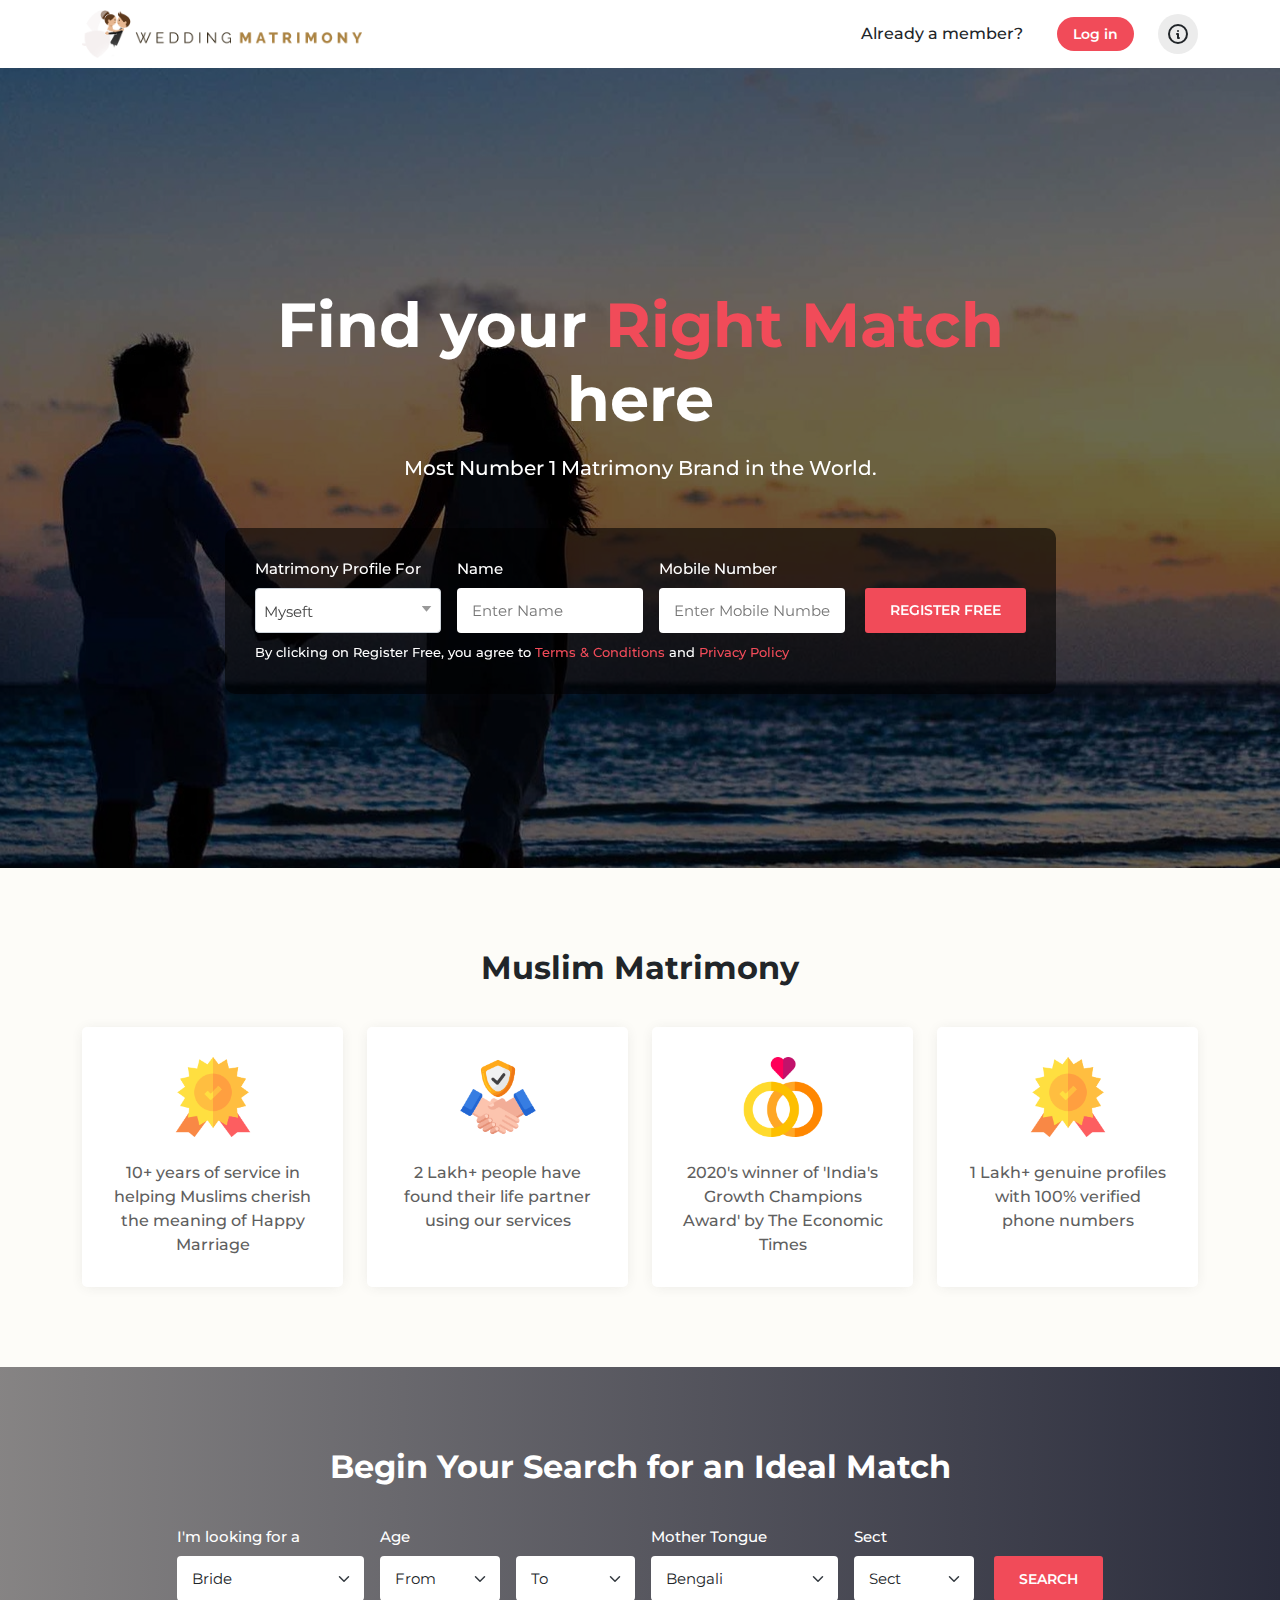
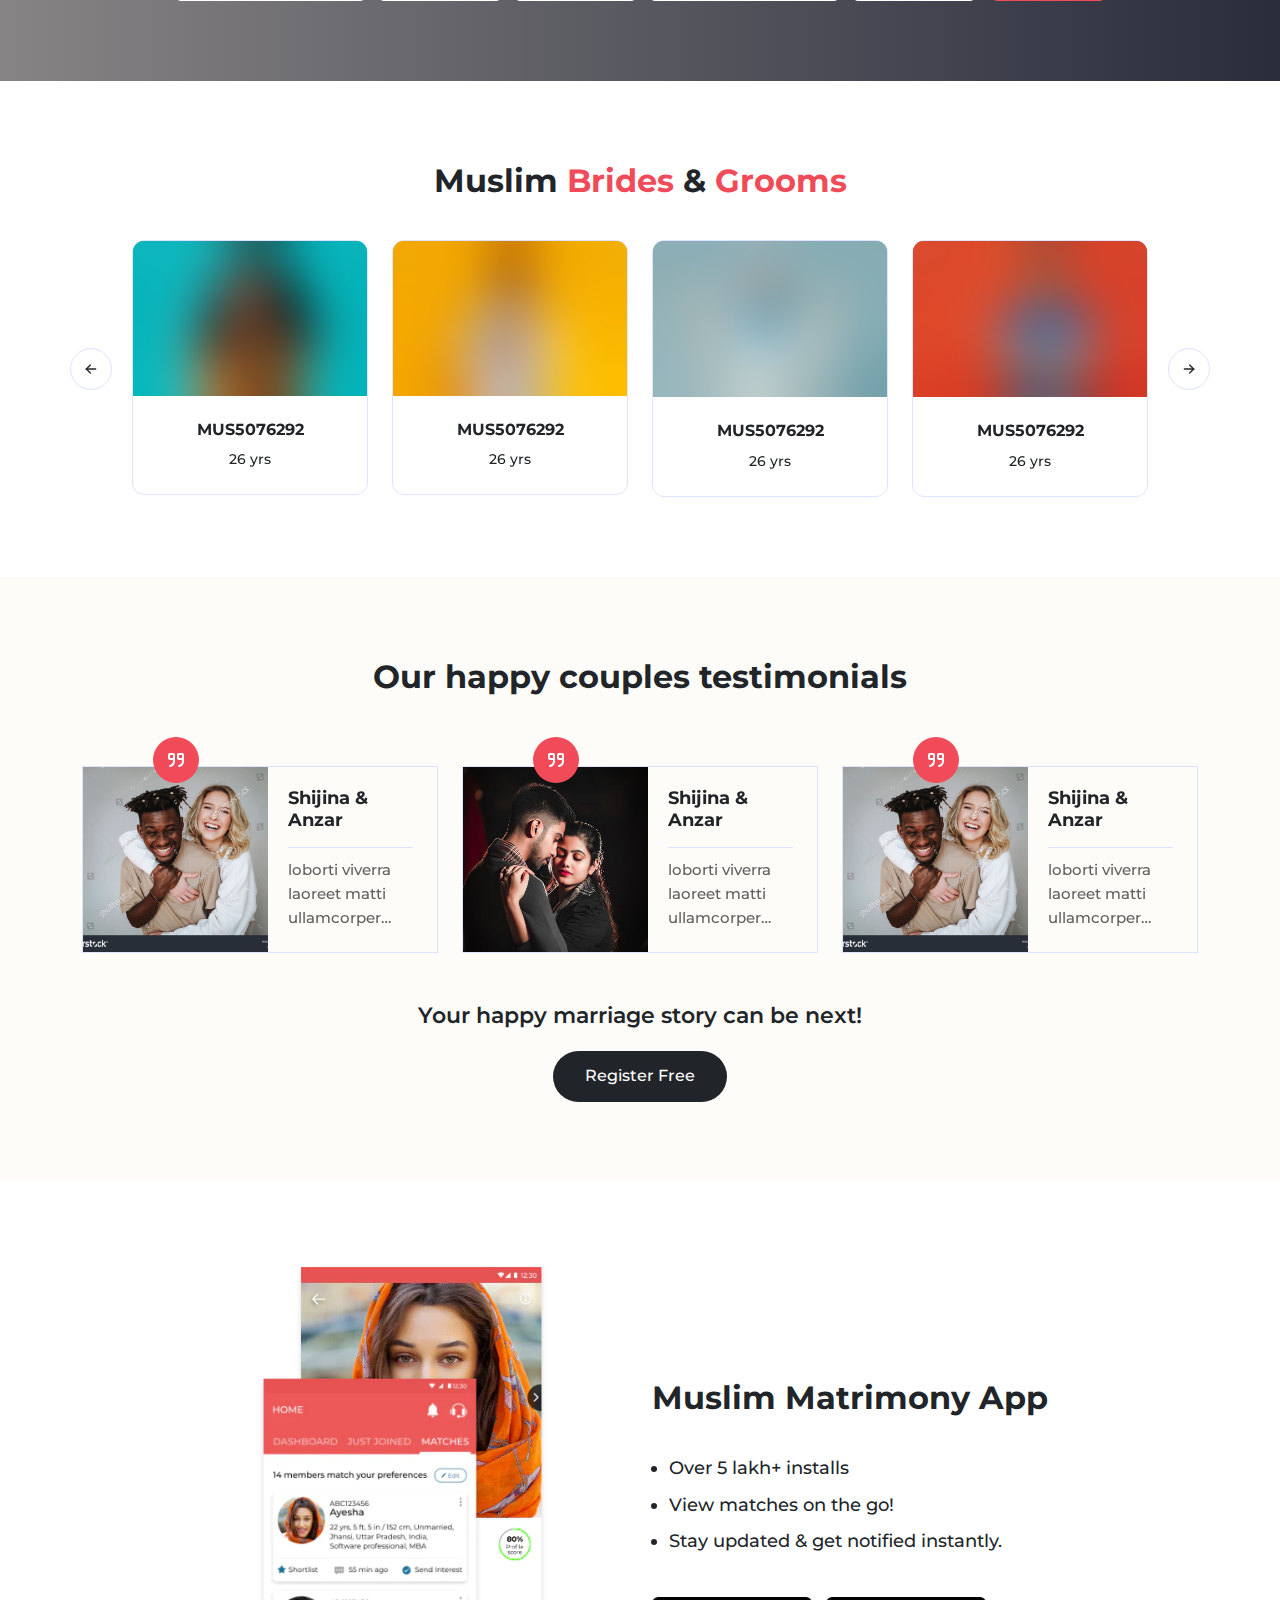
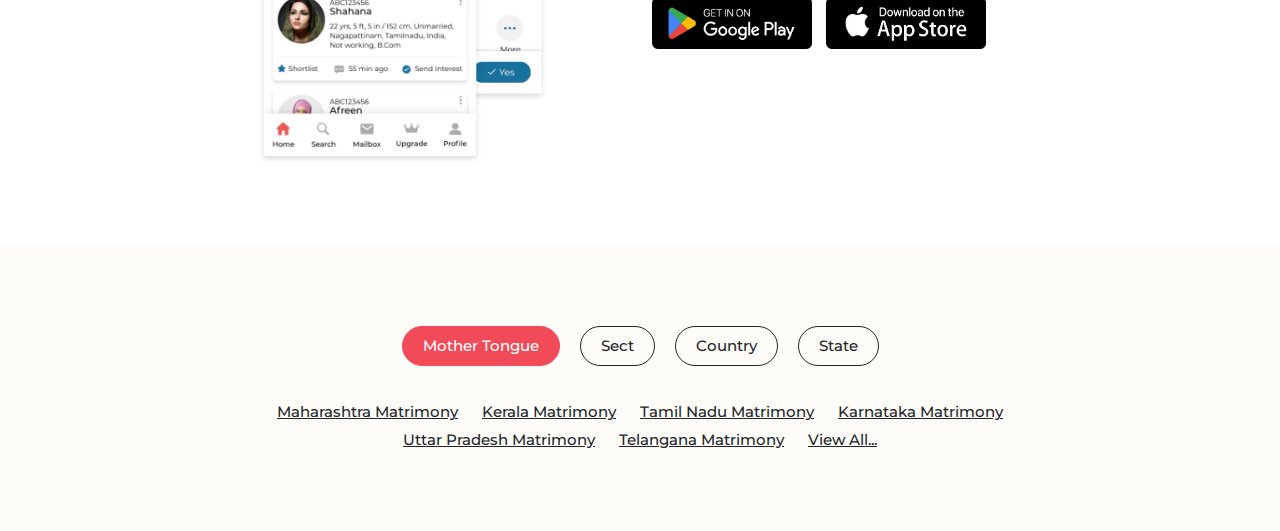
==== index.html @ 8fe40aa9 "first commit" ====
<!DOCTYPE html>
<html lang="en">

<head>
  <meta charset="UTF-8">
  <meta http-equiv="X-UA-Compatible" content="IE=edge">
  <meta name="viewport"
    content="width=device-width, initial-scale=1.0, maximum-scale=5.0, minimum-scale=1.0, user-scalable=yes">
  <title>Matrimony</title>
  <link rel="shortcut icon" href="" type="image/x-icon">
  <!--all css link -->
  <link rel="stylesheet" href="css/bootstrap.min.css">
  <link rel="stylesheet" href="css/animate.min.css">
  <link rel="stylesheet" href="css/slick.css">
  <link rel="stylesheet" href="css/magnific-popup.css">
  <link rel="stylesheet" href="css/chosen.css">
  <link rel="stylesheet" href="css/style.css">
  <link rel="stylesheet" href="css/responsive.css">
</head>


<body>
  <!-- <div id="preloader">
    <div class="loader"></div>
  </div> -->
  <!-- header area start -->
  <div id="header-fixed-height"></div>
  <header class="header_area" id="sticky-header">
    <nav class="navbar navbar-expand-xl d-none d-xl-flex">
      <div class="container">
        <a class="navbar-brand" href="index.html">
          <img src="images/logo.png" alt="logo" width="280">
        </a>
        <button class="navbar-toggler" type="button" data-bs-toggle="collapse" data-bs-target="#navbarSupportedContent"
          aria-controls="navbarSupportedContent" aria-expanded="false" aria-label="Toggle navigation">
          <span class="navbar-toggler-icon"></span>
        </button>
        <div class="collapse navbar-collapse" id="navbarSupportedContent">
          <ul class="navbar-nav ms-auto mb-lg-0">
          </ul>
          <div class="login d-flex align-items-center gap-4">
            <h4 class="title">Already a member?</h4>
            <button class="login_btn">Log in</button>
            <span class="info"><svg xmlns="http://www.w3.org/2000/svg" width="24" height="24" viewBox="0 0 24 24"
                fill="none" stroke="currentColor" stroke-width="2" stroke-linecap="round" stroke-linejoin="round"
                class="icon icon-tabler icons-tabler-outline icon-tabler-info-circle">
                <path stroke="none" d="M0 0h24v24H0z" fill="none" />
                <path d="M3 12a9 9 0 1 0 18 0a9 9 0 0 0 -18 0" />
                <path d="M12 9h.01" />
                <path d="M11 12h1v4h1" /></svg>
              <div class="info_dropdown_box">
                <h4 class="title">For Service Assistance</h4>
                <a href="tel:7538897555">Call 7538897555 (Toll-Free)</a>
                <hr>
                <h4 class="title">For Payment Assistance</h4>
                <a href="tel:7538897555">Call 7538897555 (Toll-Free)</a>
              </div>
            </span>
          </div>
        </div>
      </div>
    </nav>
    <!-- mobile navbar part start -->
    <div class="mobile-menu-area d-block d-xl-none">
      <div class="mobile-topbar">
        <div class="container">
          <div class="d-flex justify-content-between align-items-center">
            <div class="logo">
              <a href="index-2.html"> <img src="images/logo.png" alt="logo"></a>
            </div>
            <div class="bars">
              <i class="fas fa-bars"></i>
            </div>
          </div>
        </div>
      </div>
      <div class="mobile-menu-overlay"></div>
      <div class="mobile-menu-main">
        <div class="logo">
          <a href="index.html"> <img src="images/logo.png" alt="logo"></a>
        </div>
        <div class="close-mobile-menu"><i class="fas fa-times"></i></div>
        <div class="menu-body">
          <div class="menu-list">
            <ul class="list-unstyled">
              <li class="nav-item">
                <a class="nav-link active" aria-current="page" href="#">
                  Consultation
                </a>
              </li>
              <li class="nav-item">
                <a class="nav-link" href="#">
                  Health Plans
                </a>
              </li>
              <li class="nav-item">
                <a class="nav-link" href="#">
                  Order Medicine
                </a>
              </li>
              <li class="nav-item">
                <a class="nav-link" href="#">
                  Home Diagnostics
                </a>
              </li>
              <li class="nav-item">
                <a class="nav-link" href="#">
                  Employers & NGOs
                </a>
              </li>
              <li class="nav-item">
                <a class="nav-link" href="#">
                  For Doctors
                </a>
              </li>
            </ul>
          </div>
        </div>
        <div class="mobile-menu-action-btn pt-4">
          <a href="login.html" class="uppercase">Log in</a>
        </div>
      </div>
    </div>
    <!-- mobile navbar part end -->
  </header>
  <!-- header area end -->

  <!-- main area start -->
  <main>
    <!-- banner area start -->
    <div class="slideshow banner_area">
      <div class="slider">
        <div class="item">
          <img src="images/banner-1.jpg" alt="banner-1" />
          <div class="item_text">
            <div class="container">
              <div class="row">
                <div class="col-lg-9 mx-auto">
                  <div class="text text-center">
                    <h2 class="title">Find your <span>Right Match</span> here</h2>
                    <p>Most Number 1 Matrimony Brand in the World.</p>
                    <div class="form text-start">
                      <form action="#">
                        <div class="main">
                          <div class="fields">
                            <div class="row g-3">
                              <div class="col-lg-4">
                                <label class="form-label">Matrimony Profile For</label>
                                <select class="form-select shadow-none chosen" aria-label="Default select example">
                                  <option selected>Myseft</option>
                                  <option value="1">Daughter</option>
                                  <option value="2">Son</option>
                                  <option value="3">Sister</option>
                                  <option value="3">Brother</option>
                                  <option value="3">Relative</option>
                                  <option value="3">Friend</option>
                                </select>
                              </div>
                              <div class="col-lg-4">
                                <div class="input_groups">
                                  <label class="form-label">Name</label>
                                  <input type="text" placeholder="Enter Name">
                                </div>
                              </div>
                              <div class="col-lg-4">
                                <div class="input_groups">
                                  <label class="form-label">Mobile Number</label>
                                  <input type="text" placeholder="Enter Mobile Number">
                                </div>
                              </div>
                            </div>
                          </div>
                          <div class="buttons">
                            <button type="submit">Register Free</button>
                          </div>
                        </div>
                        <div class="text-start mt-2"><small>By clicking on Register Free, you agree to <a href="#">Terms
                              & Conditions</a> and <a href="#">Privacy Policy</a></small></div>
                      </form>
                    </div>
                  </div>
                </div>
              </div>
            </div>
          </div>
        </div>
        <div class="item">
          <img src="images/banner-2.jpg" alt="banner-2" />
          <div class="item_text">
            <div class="container">
              <div class="row">
                <div class="col-lg-9 mx-auto">
                  <div class="text text-center">
                    <h2 class="title">Find your <span>Right Match</span> here</h2>
                    <p>Most Number 1 Matrimony Brand in the World.</p>
                    <div class="form text-start">
                      <form action="#">
                        <div class="main">
                          <div class="fields">
                            <div class="row g-3">
                              <div class="col-lg-4">
                                <label class="form-label">Matrimony Profile For</label>
                                <select class="form-select shadow-none chosen" aria-label="Default select example">
                                  <option selected>Myseft</option>
                                  <option value="1">Daughter</option>
                                  <option value="2">Son</option>
                                  <option value="3">Sister</option>
                                  <option value="3">Brother</option>
                                  <option value="3">Relative</option>
                                  <option value="3">Friend</option>
                                </select>
                              </div>
                              <div class="col-lg-4">
                                <div class="input_groups">
                                  <label class="form-label">Name</label>
                                  <input type="text" placeholder="Enter Name">
                                </div>
                              </div>
                              <div class="col-lg-4">
                                <div class="input_groups">
                                  <label class="form-label">Mobile Number</label>
                                  <input type="text" placeholder="Enter Mobile Number">
                                </div>
                              </div>
                            </div>
                          </div>
                          <div class="buttons">
                            <button type="submit">Register Free</button>
                          </div>
                        </div>
                      </form>
                      <div class="text-start mt-2"><small>By clicking on Register Free, you agree to <a href="#">Terms &
                            Conditions</a> and <a href="#">Privacy Policy</a></small></div>
                    </div>
                  </div>
                </div>
              </div>
            </div>
          </div>
        </div>
      </div>
    </div>
    <!-- banner area end -->
    <!-- features area start -->
    <section class="features_area">
      <div class="container">
        <h3 class="section_title">Muslim Matrimony</h3>
        <div class="row g-4">
          <div class="col-lg-3">
            <div class="features_item text-center">
              <div class="image">
                <img src="images/img-1.png" alt="img-1" width="80">
              </div>
              <div class="text">
                <p>10+ years of service in helping Muslims cherish the meaning of Happy Marriage</p>
              </div>
            </div>
          </div>
          <div class="col-lg-3">
            <div class="features_item text-center">
              <div class="image">
                <img src="images/img-2.png" alt="img-1" width="80">
              </div>
              <div class="text">
                <p>2 Lakh+ people have found their life partner using our services</p>
              </div>
            </div>
          </div>
          <div class="col-lg-3">
            <div class="features_item text-center">
              <div class="image">
                <img src="images/img-3.png" alt="img-1" width="80">
              </div>
              <div class="text">
                <p>2020's winner of 'India's Growth Champions Award' by The Economic Times</p>
              </div>
            </div>
          </div>
          <div class="col-lg-3">
            <div class="features_item text-center">
              <div class="image">
                <img src="images/img-1.png" alt="img-1" width="80">
              </div>
              <div class="text">
                <p>1 Lakh+ genuine profiles with 100% verified phone numbers</p>
              </div>
            </div>
          </div>
        </div>
      </div>
    </section>
    <!-- features area end -->
    <!-- search arae start -->
    <section class="search_area">
      <div class="container">
        <h3 class="section_title text-white">Begin Your Search for an Ideal Match</h3>
        <div class="row">
          <div class="col-lg-10 mx-auto">
            <div class="main">
              <div class="fields">
                <div class="row g-3">
                  <div class="col-lg-3">
                    <div class="input_groups">
                      <label>I'm looking for a</label>
                      <select class="form-select form-select-lg">
                        <option selected>Bride</option>
                        <option value="1">Groom</option>
                      </select>
                    </div>
                  </div>
                  <div class="col-lg-2">
                    <div class="input_groups">
                      <label>Age</label>
                      <select class="form-select form-select-lg">
                        <option selected>From</option>
                        <option value="1">18</option>
                        <option value="1">19</option>
                        <option value="1">20</option>
                      </select>
                    </div>
                  </div>
                  <div class="col-lg-2">
                    <div class="input_groups">
                      <label class="opacity-0">Age</label>
                      <select class="form-select form-select-lg">
                        <option selected>To</option>
                        <option value="1">18</option>
                        <option value="1">19</option>
                        <option value="1">20</option>
                      </select>
                    </div>
                  </div>
                  <div class="col-lg-3">
                    <div class="input_groups">
                      <label>Mother Tongue</label>
                      <select class="form-select form-select-lg">
                        <option selected>Bengali</option>
                        <option value="1">Gujarati</option>
                        <option value="1">Hindi</option>
                        <option value="1">Kannada</option>
                      </select>
                    </div>
                  </div>
                  <div class="col-lg-2">
                    <div class="input_groups">
                      <label>Sect</label>
                      <select class="form-select form-select-lg">
                        <option selected>Sect</option>
                        <option value="1">Shia</option>
                        <option value="1">Sunni</option>
                      </select>
                    </div>
                  </div>
                </div>
              </div>
              <div class="buttons">
                <button type="submit">Search</button>
              </div>
            </div>
          </div>
        </div>
      </div>
    </section>
    <!-- search arae end -->
    <!-- profile area start -->
    <section class="profile_area">
      <div class="container">
        <h3 class="section_title">Muslim <a href="#">Brides</a> & <a href="#">Grooms</a></h3>
        <div class="row profile_slider">
          <div class="col-lg-3">
            <a href="#" class="d-block w-100">
              <div class="profile_item">
                <div class="image">
                  <img src="images/prf-1.jpg" alt="prf" class="img-fluid w-100">
                  <div class="overlay"></div>
                </div>
                <div class="text">
                  <h3 class="user">MUS5076292 </h3>
                  <p class="age">26 yrs</p>
                </div>
              </div>
            </a>
          </div>
          <div class="col-lg-3">
            <a href="#" class="d-block w-100">
              <div class="profile_item">
                <div class="image">
                  <img src="images/prf-2.jpg" alt="prf" class="img-fluid w-100">
                  <div class="overlay"></div>
                </div>
                <div class="text">
                  <h3 class="user">MUS5076292 </h3>
                  <p class="age">26 yrs</p>
                </div>
              </div>
            </a>
          </div>
          <div class="col-lg-3">
            <a href="#" class="d-block w-100">
              <div class="profile_item">
                <div class="image">
                  <img src="images/prf-3.jpg" alt="prf" class="img-fluid w-100">
                  <div class="overlay"></div>
                </div>
                <div class="text">
                  <h3 class="user">MUS5076292 </h3>
                  <p class="age">26 yrs</p>
                </div>
              </div>
            </a>
          </div>
          <div class="col-lg-3">
            <a href="#" class="d-block w-100">
              <div class="profile_item">
                <div class="image">
                  <img src="images/prf-4.jpg" alt="prf" class="img-fluid w-100">
                  <div class="overlay"></div>
                </div>
                <div class="text">
                  <h3 class="user">MUS5076292 </h3>
                  <p class="age">26 yrs</p>
                </div>
              </div>
            </a>
          </div>
          <div class="col-lg-3">
            <a href="#" class="d-block w-100">
              <div class="profile_item">
                <div class="image">
                  <img src="images/prf-1.jpg" alt="prf" class="img-fluid w-100">
                  <div class="overlay"></div>
                </div>
                <div class="text">
                  <h3 class="user">MUS5076292 </h3>
                  <p class="age">26 yrs</p>
                </div>
              </div>
            </a>
          </div>
        </div>
      </div>
    </section>
    <!-- profile area end -->
    <!-- customer review area start -->
    <section class="testimonial_area">
      <div class="container">
        <h3 class="section_title">Our happy couples testimonials</h3>
        <div class="row testimonial_slider">
          <div class="col-lg-4">
            <div class="testimonial_item">
              <div class="image">
                <img src="images/tes-img-1.jpg" alt="testimonial-img" class="img-fluid w-100">
                <div class="quote"><svg xmlns="http://www.w3.org/2000/svg" width="24" height="24" viewBox="0 0 24 24"
                    fill="none" stroke="currentColor" stroke-width="2" stroke-linecap="round" stroke-linejoin="round"
                    class="icon icon-tabler icons-tabler-outline icon-tabler-quote">
                    <path stroke="none" d="M0 0h24v24H0z" fill="none" />
                    <path d="M10 11h-4a1 1 0 0 1 -1 -1v-3a1 1 0 0 1 1 -1h3a1 1 0 0 1 1 1v6c0 2.667 -1.333 4.333 -4 5" />
                    <path d="M19 11h-4a1 1 0 0 1 -1 -1v-3a1 1 0 0 1 1 -1h3a1 1 0 0 1 1 1v6c0 2.667 -1.333 4.333 -4 5" />
                  </svg></div>
              </div>
              <div class="text">
                <div class="top">
                  <h4 class="name">Shijina & Anzar</h4>
                </div>
                <p>loborti viverra laoreet matti ullamcorper posuere in viverra Aliquam eros justo, posuere lobortis non
                  dei Aliquam eros justo, posuere loborti</p>
              </div>
            </div>
          </div>
          <div class="col-lg-4">
            <div class="testimonial_item">
              <div class="image">
                <img src="images/tes-img-2.jpg" alt="testimonial-img" class="img-fluid w-100">
                <div class="quote"><svg xmlns="http://www.w3.org/2000/svg" width="24" height="24" viewBox="0 0 24 24"
                    fill="none" stroke="currentColor" stroke-width="2" stroke-linecap="round" stroke-linejoin="round"
                    class="icon icon-tabler icons-tabler-outline icon-tabler-quote">
                    <path stroke="none" d="M0 0h24v24H0z" fill="none" />
                    <path d="M10 11h-4a1 1 0 0 1 -1 -1v-3a1 1 0 0 1 1 -1h3a1 1 0 0 1 1 1v6c0 2.667 -1.333 4.333 -4 5" />
                    <path d="M19 11h-4a1 1 0 0 1 -1 -1v-3a1 1 0 0 1 1 -1h3a1 1 0 0 1 1 1v6c0 2.667 -1.333 4.333 -4 5" />
                  </svg></div>
              </div>
              <div class="text">
                <div class="top">
                  <h4 class="name">Shijina & Anzar</h4>
                </div>
                <p>loborti viverra laoreet matti ullamcorper posuere in viverra Aliquam eros justo, posuere lobortis non
                  dei Aliquam eros justo, posuere loborti</p>
              </div>
            </div>
          </div>
          <div class="col-lg-4">
            <div class="testimonial_item">
              <div class="image">
                <img src="images/tes-img-1.jpg" alt="testimonial-img" class="img-fluid w-100">
                <div class="quote"><svg xmlns="http://www.w3.org/2000/svg" width="24" height="24" viewBox="0 0 24 24"
                    fill="none" stroke="currentColor" stroke-width="2" stroke-linecap="round" stroke-linejoin="round"
                    class="icon icon-tabler icons-tabler-outline icon-tabler-quote">
                    <path stroke="none" d="M0 0h24v24H0z" fill="none" />
                    <path d="M10 11h-4a1 1 0 0 1 -1 -1v-3a1 1 0 0 1 1 -1h3a1 1 0 0 1 1 1v6c0 2.667 -1.333 4.333 -4 5" />
                    <path d="M19 11h-4a1 1 0 0 1 -1 -1v-3a1 1 0 0 1 1 -1h3a1 1 0 0 1 1 1v6c0 2.667 -1.333 4.333 -4 5" />
                  </svg></div>
              </div>
              <div class="text">
                <div class="top">
                  <h4 class="name">Shijina & Anzar</h4>
                </div>
                <p>loborti viverra laoreet matti ullamcorper posuere in viverra Aliquam eros justo, posuere lobortis non
                  dei Aliquam eros justo, posuere loborti</p>
              </div>
            </div>
          </div>
          <div class="col-lg-4">
            <div class="testimonial_item">
              <div class="image">
                <img src="images/tes-img-2.jpg" alt="testimonial-img" class="img-fluid w-100">
                <div class="quote"><svg xmlns="http://www.w3.org/2000/svg" width="24" height="24" viewBox="0 0 24 24"
                    fill="none" stroke="currentColor" stroke-width="2" stroke-linecap="round" stroke-linejoin="round"
                    class="icon icon-tabler icons-tabler-outline icon-tabler-quote">
                    <path stroke="none" d="M0 0h24v24H0z" fill="none" />
                    <path d="M10 11h-4a1 1 0 0 1 -1 -1v-3a1 1 0 0 1 1 -1h3a1 1 0 0 1 1 1v6c0 2.667 -1.333 4.333 -4 5" />
                    <path d="M19 11h-4a1 1 0 0 1 -1 -1v-3a1 1 0 0 1 1 -1h3a1 1 0 0 1 1 1v6c0 2.667 -1.333 4.333 -4 5" />
                  </svg></div>
              </div>
              <div class="text">
                <div class="top">
                  <h4 class="name">Shijina & Anzar</h4>
                </div>
                <p>loborti viverra laoreet matti ullamcorper posuere in viverra Aliquam eros justo, posuere lobortis non
                  dei Aliquam eros justo, posuere loborti</p>
              </div>
            </div>
          </div>
        </div>
        <div class="register text-center">
          <h4 class="title">Your happy marriage story can be next!</h4>
          <a href="#" class="common_btn">Register Free</a>
        </div>
      </div>
    </section>
    <!-- customer review area end -->
    <!-- app promo area start -->
    <section class="app_area">
      <div class="container">
        <div class="row">
          <div class="col-lg-10 mx-auto">
            <div class="row">
              <div class="col-lg-4 offset-1">
                <div class="image">
                  <img src="images/app.webp" alt="app" class="img-fluid w-100">
                </div>
              </div>
              <div class="col-lg-6 ms-auto align-self-center">
                <div class="text">
                  <h3 class="section_title text-start">Muslim Matrimony App </h3>
                  <ul class="list-group">
                    <li>Over 5 lakh+ installs </li>
                    <li>View matches on the go!</li>
                    <li>Stay updated & get notified instantly.</li>
                  </ul>
                  <div class="img">
                    <a href="#"><img src="images/google-play-store-black.webp" alt="image"></a>
                    <a href="#"><img src="images/apple-app-store-black.webp" alt="image"></a>
                  </div>
                </div>
              </div>
            </div>
          </div>
        </div>
      </div>
    </section>
    <!-- app promo area end -->
    <!-- browse profile area start -->
    <section class="browse_profile_area">
      <div class="container">
        <div class="row">
          <div class="col-lg-9 mx-auto">
            <ul class="nav nav-pills mb-3" id="pills-tab" role="tablist">
              <li class="nav-item" role="presentation">
                <button class="nav-link active" id="pills-home-tab" data-bs-toggle="pill" data-bs-target="#pills-home"
                  type="button" role="tab" aria-controls="pills-home" aria-selected="true">Mother Tongue</button>
              </li>
              <li class="nav-item" role="presentation">
                <button class="nav-link" id="pills-profile-tab" data-bs-toggle="pill" data-bs-target="#pills-profile"
                  type="button" role="tab" aria-controls="pills-profile" aria-selected="false">Sect </button>
              </li>
              <li class="nav-item" role="presentation">
                <button class="nav-link" id="pills-contact-tab" data-bs-toggle="pill" data-bs-target="#pills-contact"
                  type="button" role="tab" aria-controls="pills-contact" aria-selected="false">Country</button>
              </li>
              <li class="nav-item" role="presentation">
                <button class="nav-link" id="pills-disabled-tab" data-bs-toggle="pill" data-bs-target="#pills-disabled"
                  type="button" role="tab" aria-controls="pills-disabled" aria-selected="false"
                  >State</button>
              </li>
            </ul>
            <div class="tab-content" id="pills-tabContent">
              <div class="tab-pane fade show active" id="pills-home" role="tabpanel" aria-labelledby="pills-home-tab"
                tabindex="0">
              <div class="profile_tags">
                <ul class="list-unstyled">
                  <li><a href="#">Maharashtra Matrimony</a></li>
                  <li><a href="#">Kerala Matrimony</a></li>
                  <li><a href="#">Tamil Nadu Matrimony</a></li>
                  <li><a href="#">Karnataka Matrimony</a></li>
                  <li><a href="#">Uttar Pradesh Matrimony</a></li>
                  <li><a href="#">Telangana Matrimony</a></li>
                  <li><a href="#">View All...</a></li>
                </ul>
              </div>
              </div>
              <div class="tab-pane fade" id="pills-profile" role="tabpanel" aria-labelledby="pills-profile-tab"
                tabindex="0">
              <div class="profile_tags">
                <ul class="list-unstyled">
                  <li><a href="#">Maharashtra Matrimony</a></li>
                  <li><a href="#">Kerala Matrimony</a></li>
                  <li><a href="#">Tamil Nadu Matrimony</a></li>
                  <li><a href="#">Karnataka Matrimony</a></li>
                  <li><a href="#">Uttar Pradesh Matrimony</a></li>
                  <li><a href="#">Telangana Matrimony</a></li>
                  <li><a href="#">View All...</a></li>
                </ul>
              </div>
              </div>
              <div class="tab-pane fade" id="pills-contact" role="tabpanel" aria-labelledby="pills-contact-tab"
                tabindex="0">
              <div class="profile_tags">
                <ul class="list-unstyled">
                  <li><a href="#">Maharashtra Matrimony</a></li>
                  <li><a href="#">Kerala Matrimony</a></li>
                  <li><a href="#">Tamil Nadu Matrimony</a></li>
                  <li><a href="#">Karnataka Matrimony</a></li>
                  <li><a href="#">Uttar Pradesh Matrimony</a></li>
                  <li><a href="#">Telangana Matrimony</a></li>
                  <li><a href="#">View All...</a></li>
                </ul>
              </div>
              </div>
              <div class="tab-pane fade" id="pills-disabled" role="tabpanel" aria-labelledby="pills-disabled-tab"
                tabindex="0">
              <div class="profile_tags">
                <ul class="list-unstyled">
                  <li><a href="#">Maharashtra Matrimony</a></li>
                  <li><a href="#">Kerala Matrimony</a></li>
                  <li><a href="#">Tamil Nadu Matrimony</a></li>
                  <li><a href="#">Karnataka Matrimony</a></li>
                  <li><a href="#">Uttar Pradesh Matrimony</a></li>
                  <li><a href="#">Telangana Matrimony</a></li>
                  <li><a href="#">View All...</a></li>
                </ul>
              </div>
              </div>
            </div>
          </div>
        </div>
      </div>
    </section>
    <!-- browse profile area end -->
  </main>
  <!-- main area end -->
  <!-- scroll top part start -->
  <button class="scroll-to-top">
    <svg xmlns="http://www.w3.org/2000/svg" width="24" height="24" viewBox="0 0 24 24" fill="none" stroke="currentColor"
      stroke-width="2" stroke-linecap="round" stroke-linejoin="round"
      class="icon icon-tabler icons-tabler-outline icon-tabler-chevron-up">
      <path stroke="none" d="M0 0h24v24H0z" fill="none" />
      <path d="M6 15l6 -6l6 6" /></svg>
  </button>
  <!-- scroll top part end -->
  <!-- footer area start -->
  <!-- <footer class="footer_area">

  </footer> -->
  <!-- footer area end -->


  <!-- all js link -->
  <script src="js/jquery-3.6.0.min.js"></script>
  <script src="js/bootstrap.bundle.min.js"></script>
  <script src="js/slick.min.js"></script>
  <script src="js/jquery.magnific-popup.min.js"></script>
  <script src="js/chosen.jquery.min.js"></script>
  <script src="js/script.js"></script>
</body>

</html>
---- css/chosen.css ----
.chosen-container {
  position: relative;
  display: inline-block;
  vertical-align: middle;
  font-size: 13px;
  -webkit-user-select: none;
  -moz-user-select: none;
  -ms-user-select: none;
  user-select: none;
}

.chosen-container * {
  -webkit-box-sizing: border-box;
  box-sizing: border-box;
}

.chosen-container .chosen-drop {
  position: absolute;
  top: 100%;
  z-index: 1010;
  width: 100%;
  border: 1px solid #aaa;
  border-top: 0;
  background: #fff;
  -webkit-box-shadow: 0 4px 5px rgba(0, 0, 0, 0.15);
  box-shadow: 0 4px 5px rgba(0, 0, 0, 0.15);
  clip: rect(0, 0, 0, 0);
  -webkit-clip-path: inset(100% 100%);
  clip-path: inset(100% 100%);
}

.chosen-container.chosen-with-drop .chosen-drop {
  clip: auto;
  -webkit-clip-path: none;
  clip-path: none;
}

.chosen-container a {
  cursor: pointer;
}

.chosen-container .search-choice .group-name, .chosen-container .chosen-single .group-name {
  margin-right: 4px;
  overflow: hidden;
  white-space: nowrap;
  text-overflow: ellipsis;
  font-weight: normal;
  color: #999999;
}

.chosen-container .search-choice .group-name:after, .chosen-container .chosen-single .group-name:after {
  content: ":";
  padding-left: 2px;
  vertical-align: top;
}

/* @end */
/* @group Single Chosen */
.chosen-container-single .chosen-single {
  position: relative;
  display: block;
  overflow: hidden;
  padding: 0 0 0 8px;
  height: 25px;
  border: 1px solid #aaa;
  border-radius: 5px;
  background-color: #fff;
  background: -webkit-gradient(linear, left top, left bottom, color-stop(20%, #fff), color-stop(50%, #f6f6f6), color-stop(52%, #eee), to(#f4f4f4));
  background: linear-gradient(#fff 20%, #f6f6f6 50%, #eee 52%, #f4f4f4 100%);
  background-clip: padding-box;
  -webkit-box-shadow: 0 0 3px #fff inset, 0 1px 1px rgba(0, 0, 0, 0.1);
  box-shadow: 0 0 3px #fff inset, 0 1px 1px rgba(0, 0, 0, 0.1);
  color: #444;
  text-decoration: none;
  white-space: nowrap;
  line-height: 24px;
}

.chosen-container-single .chosen-default {
  color: #999;
}

.chosen-container-single .chosen-single span {
  display: block;
  overflow: hidden;
  margin-right: 26px;
  text-overflow: ellipsis;
  white-space: nowrap;
}

.chosen-container-single .chosen-single-with-deselect span {
  margin-right: 38px;
}

.chosen-container-single .chosen-single abbr {
  position: absolute;
  top: 6px;
  right: 26px;
  display: block;
  width: 12px;
  height: 12px;
  font-size: 1px;
}

.chosen-container-single .chosen-single abbr:hover {
  background-position: -42px -10px;
}

.chosen-container-single.chosen-disabled .chosen-single abbr:hover {
  background-position: -42px -10px;
}

.chosen-container-single .chosen-single div {
  position: absolute;
  top: 0;
  right: 0;
  display: block;
  width: 18px;
  height: 100%;
}

.chosen-container-single .chosen-single div b {
  display: block;
  width: 100%;
  height: 100%;
}

.chosen-container-single .chosen-search {
  position: relative;
  z-index: 1010;
  margin: 0;
  padding: 3px 4px;
  white-space: nowrap;
}

.chosen-container-single .chosen-search input[type="text"] {
  margin: 1px 0;
  padding: 4px 20px 4px 5px;
  width: 100%;
  height: auto;
  outline: 0;
  border: 1px solid #aaa;
  font-size: 1em;
  font-family: sans-serif;
  line-height: normal;
  border-radius: 0;
}

.chosen-container-single .chosen-drop {
  margin-top: -1px;
  border-radius: 0 0 4px 4px;
  background-clip: padding-box;
}

.chosen-container-single.chosen-container-single-nosearch .chosen-search {
  position: absolute;
  clip: rect(0, 0, 0, 0);
  -webkit-clip-path: inset(100% 100%);
  clip-path: inset(100% 100%);
}

/* @end */
/* @group Results */
.chosen-container .chosen-results {
  color: #444;
  position: relative;
  overflow-x: hidden;
  overflow-y: auto;
  margin: 0 4px 4px 0;
  padding: 0 0 0 4px;
  max-height: 240px;
  -webkit-overflow-scrolling: touch;
}

.chosen-container .chosen-results li {
  display: none;
  margin: 0;
  padding: 5px 6px;
  list-style: none;
  line-height: 15px;
  word-wrap: break-word;
  -webkit-touch-callout: none;
}

.chosen-container .chosen-results li.active-result {
  display: list-item;
  cursor: pointer;
}

.chosen-container .chosen-results li.disabled-result {
  display: list-item;
  color: #ccc;
  cursor: default;
}

.chosen-container .chosen-results li.highlighted {
  background-color: #3875d7;
  background-image: -webkit-gradient(linear, left top, left bottom, color-stop(20%, #3875d7), color-stop(90%, #2a62bc));
  background-image: linear-gradient(#3875d7 20%, #2a62bc 90%);
  color: #fff;
}

.chosen-container .chosen-results li.no-results {
  color: #777;
  display: list-item;
  background: #f4f4f4;
}

.chosen-container .chosen-results li.group-result {
  display: list-item;
  font-weight: bold;
  cursor: default;
}

.chosen-container .chosen-results li.group-option {
  padding-left: 15px;
}

.chosen-container .chosen-results li em {
  font-style: normal;
  text-decoration: underline;
}

/* @end */
/* @group Multi Chosen */
.chosen-container-multi .chosen-choices {
  position: relative;
  overflow: hidden;
  margin: 0;
  padding: 0 5px;
  width: 100%;
  height: auto;
  border: 1px solid #aaa;
  background-color: #fff;
  background-image: -webkit-gradient(linear, left top, left bottom, color-stop(1%, #eee), color-stop(15%, #fff));
  background-image: linear-gradient(#eee 1%, #fff 15%);
  cursor: text;
}

.chosen-container-multi .chosen-choices li {
  float: left;
  list-style: none;
}

.chosen-container-multi .chosen-choices li.search-field {
  margin: 0;
  padding: 0;
  white-space: nowrap;
}

.chosen-container-multi .chosen-choices li.search-field input[type="text"] {
  margin: 1px 0;
  padding: 0;
  height: 25px;
  outline: 0;
  border: 0 !important;
  background: transparent !important;
  -webkit-box-shadow: none;
  box-shadow: none;
  color: #999;
  font-size: 100%;
  font-family: sans-serif;
  line-height: normal;
  border-radius: 0;
  width: 25px;
}

.chosen-container-multi .chosen-choices li.search-choice {
  position: relative;
  margin: 3px 5px 3px 0;
  padding: 3px 20px 3px 5px;
  border: 1px solid #aaa;
  max-width: 100%;
  border-radius: 3px;
  background-color: #eeeeee;
  background-image: -webkit-gradient(linear, left top, left bottom, color-stop(20%, #f4f4f4), color-stop(50%, #f0f0f0), color-stop(52%, #e8e8e8), to(#eee));
  background-image: linear-gradient(#f4f4f4 20%, #f0f0f0 50%, #e8e8e8 52%, #eee 100%);
  background-size: 100% 19px;
  background-repeat: repeat-x;
  background-clip: padding-box;
  -webkit-box-shadow: 0 0 2px #fff inset, 0 1px 0 rgba(0, 0, 0, 0.05);
  box-shadow: 0 0 2px #fff inset, 0 1px 0 rgba(0, 0, 0, 0.05);
  color: #333;
  line-height: 13px;
  cursor: default;
}

.chosen-container-multi .chosen-choices li.search-choice span {
  word-wrap: break-word;
}

.chosen-container-multi .chosen-choices li.search-choice .search-choice-close {
  position: absolute;
  top: 4px;
  right: 3px;
  display: block;
  width: 12px;
  height: 12px;
  font-size: 1px;
}

.chosen-container-multi .chosen-choices li.search-choice .search-choice-close:hover {
  background-position: -42px -10px;
}

.chosen-container-multi .chosen-choices li.search-choice-disabled {
  padding-right: 5px;
  border: 1px solid #ccc;
  background-color: #e4e4e4;
  background-image: -webkit-gradient(linear, left top, left bottom, color-stop(20%, #f4f4f4), color-stop(50%, #f0f0f0), color-stop(52%, #e8e8e8), to(#eee));
  background-image: linear-gradient(#f4f4f4 20%, #f0f0f0 50%, #e8e8e8 52%, #eee 100%);
  color: #666;
}

.chosen-container-multi .chosen-choices li.search-choice-focus {
  background: #d4d4d4;
}

.chosen-container-multi .chosen-choices li.search-choice-focus .search-choice-close {
  background-position: -42px -10px;
}

.chosen-container-multi .chosen-results {
  margin: 0;
  padding: 0;
}

.chosen-container-multi .chosen-drop .result-selected {
  display: list-item;
  color: #ccc;
  cursor: default;
}

/* @end */
/* @group Active  */
.chosen-container-active .chosen-single {
  border: 1px solid #5897fb;
  -webkit-box-shadow: 0 0 5px rgba(0, 0, 0, 0.3);
  box-shadow: 0 0 5px rgba(0, 0, 0, 0.3);
}

.chosen-container-active.chosen-with-drop .chosen-single {
  border: 1px solid #aaa;
  border-bottom-right-radius: 0;
  border-bottom-left-radius: 0;
  background-image: -webkit-gradient(linear, left top, left bottom, color-stop(20%, #eee), color-stop(80%, #fff));
  background-image: linear-gradient(#eee 20%, #fff 80%);
  -webkit-box-shadow: 0 1px 0 #fff inset;
  box-shadow: 0 1px 0 #fff inset;
}

.chosen-container-active.chosen-with-drop .chosen-single div {
  border-left: none;
  background: transparent;
}

.chosen-container-active.chosen-with-drop .chosen-single div b {
  background-position: -18px 2px;
}

.chosen-container-active .chosen-choices {
  border: 1px solid #5897fb;
  -webkit-box-shadow: 0 0 5px rgba(0, 0, 0, 0.3);
  box-shadow: 0 0 5px rgba(0, 0, 0, 0.3);
}

.chosen-container-active .chosen-choices li.search-field input[type="text"] {
  color: #222 !important;
}

/* @end */
/* @group Disabled Support */
.chosen-disabled {
  opacity: 0.5 !important;
  cursor: default;
}

.chosen-disabled .chosen-single {
  cursor: default;
}

.chosen-disabled .chosen-choices .search-choice .search-choice-close {
  cursor: default;
}

/* @end */
/* @group Right to Left */
.chosen-rtl {
  text-align: right;
}

.chosen-rtl .chosen-single {
  overflow: visible;
  padding: 0 8px 0 0;
}

.chosen-rtl .chosen-single span {
  margin-right: 0;
  margin-left: 26px;
  direction: rtl;
}

.chosen-rtl .chosen-single-with-deselect span {
  margin-left: 38px;
}

.chosen-rtl .chosen-single div {
  right: auto;
  left: 3px;
}

.chosen-rtl .chosen-single abbr {
  right: auto;
  left: 26px;
}

.chosen-rtl .chosen-choices li {
  float: right;
}

.chosen-rtl .chosen-choices li.search-field input[type="text"] {
  direction: rtl;
}

.chosen-rtl .chosen-choices li.search-choice {
  margin: 3px 5px 3px 0;
  padding: 3px 5px 3px 19px;
}

.chosen-rtl .chosen-choices li.search-choice .search-choice-close {
  right: auto;
  left: 4px;
}

.chosen-rtl.chosen-container-single .chosen-results {
  margin: 0 0 4px 4px;
  padding: 0 4px 0 0;
}

.chosen-rtl .chosen-results li.group-option {
  padding-right: 15px;
  padding-left: 0;
}

.chosen-rtl.chosen-container-active.chosen-with-drop .chosen-single div {
  border-right: none;
}

.chosen-rtl .chosen-search input[type="text"] {
  padding: 4px 5px 4px 20px;
  direction: rtl;
}

.chosen-rtl.chosen-container-single .chosen-single div b {
  background-position: 6px 2px;
}

.chosen-rtl.chosen-container-single.chosen-with-drop .chosen-single div b {
  background-position: -12px 2px;
}

/* @end */
/* @group Retina compatibility */
@media only screen and (-webkit-min-device-pixel-ratio: 1.5), only screen and (min-resolution: 144dpi), only screen and (min-resolution: 1.5dppx) {

  .chosen-rtl .chosen-search input[type="text"],
  .chosen-container-single .chosen-single abbr,
  .chosen-container-single .chosen-single div b,
  .chosen-container-single .chosen-search input[type="text"],
  .chosen-container-multi .chosen-choices .search-choice .search-choice-close,
  .chosen-container .chosen-results-scroll-down span,
  .chosen-container .chosen-results-scroll-up span {
    background-size: 52px 37px !important;
    background-repeat: no-repeat !important;
  }
}

/* @end */
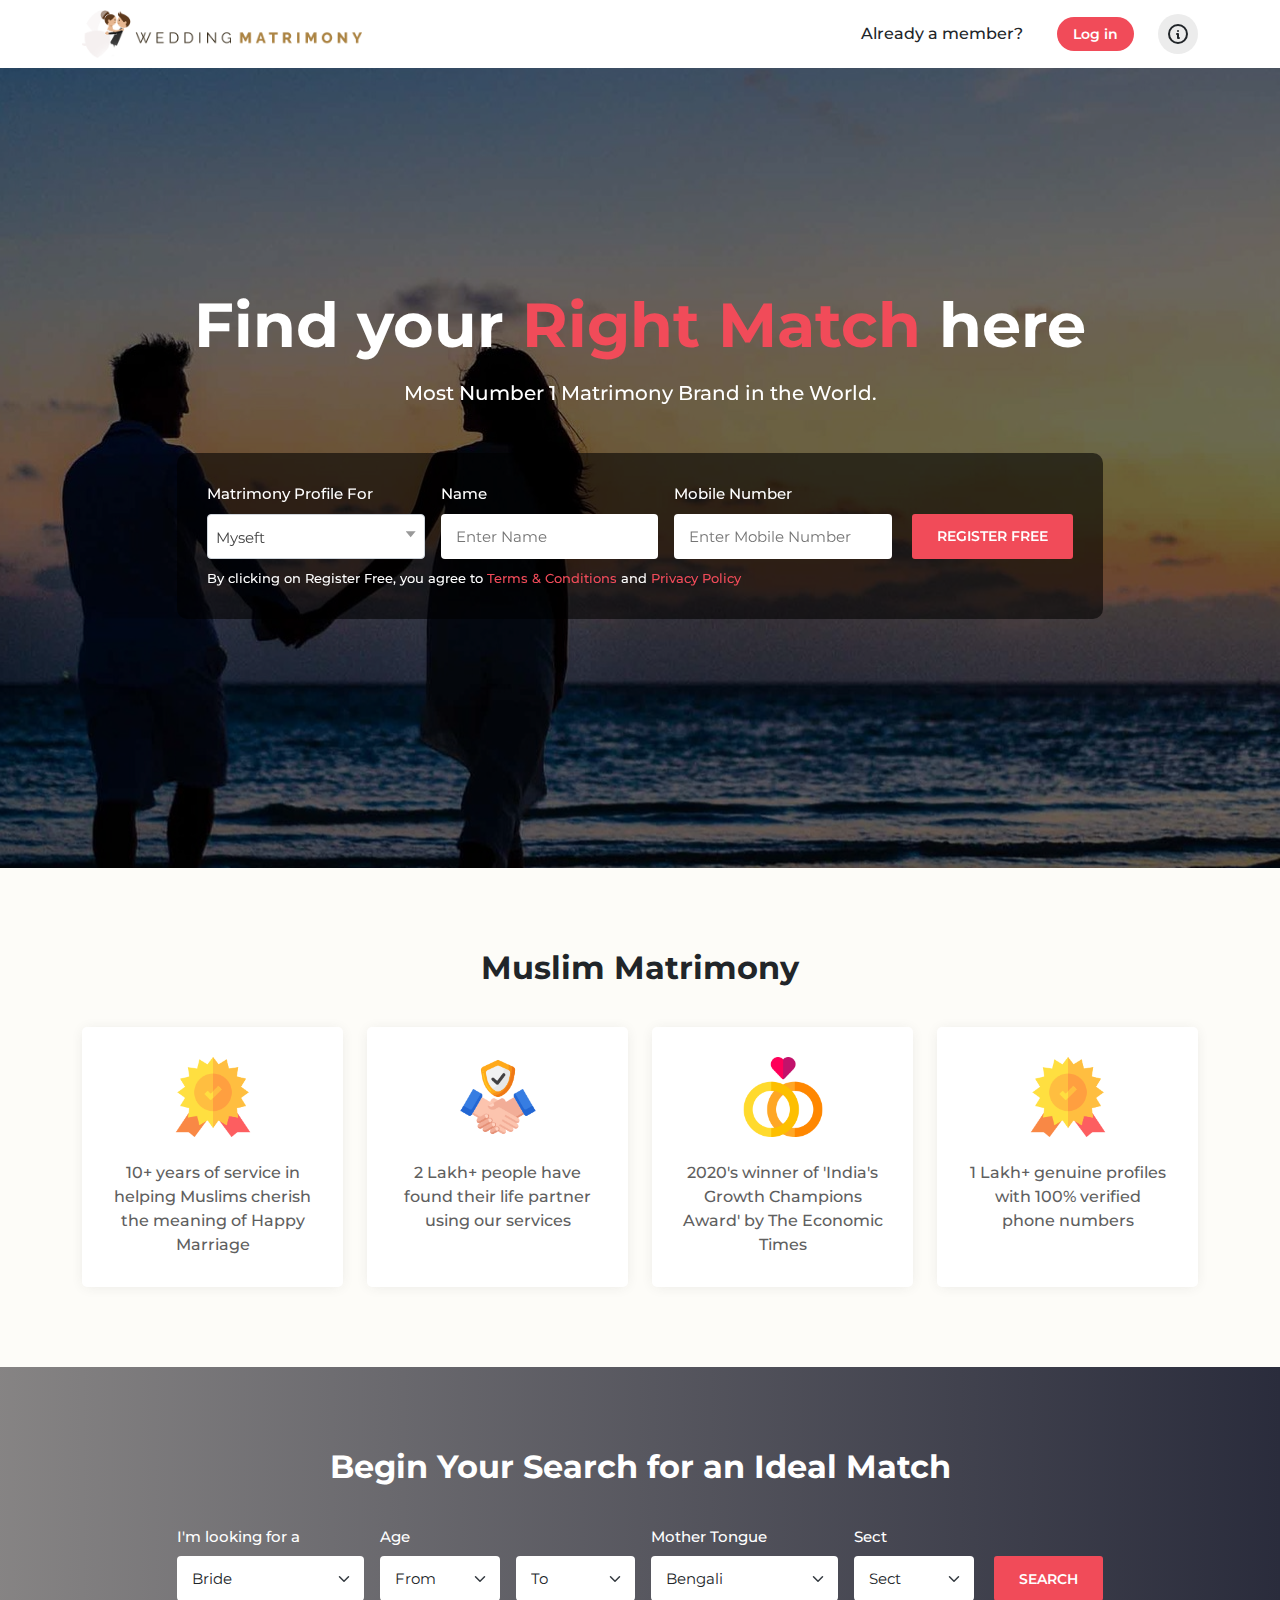
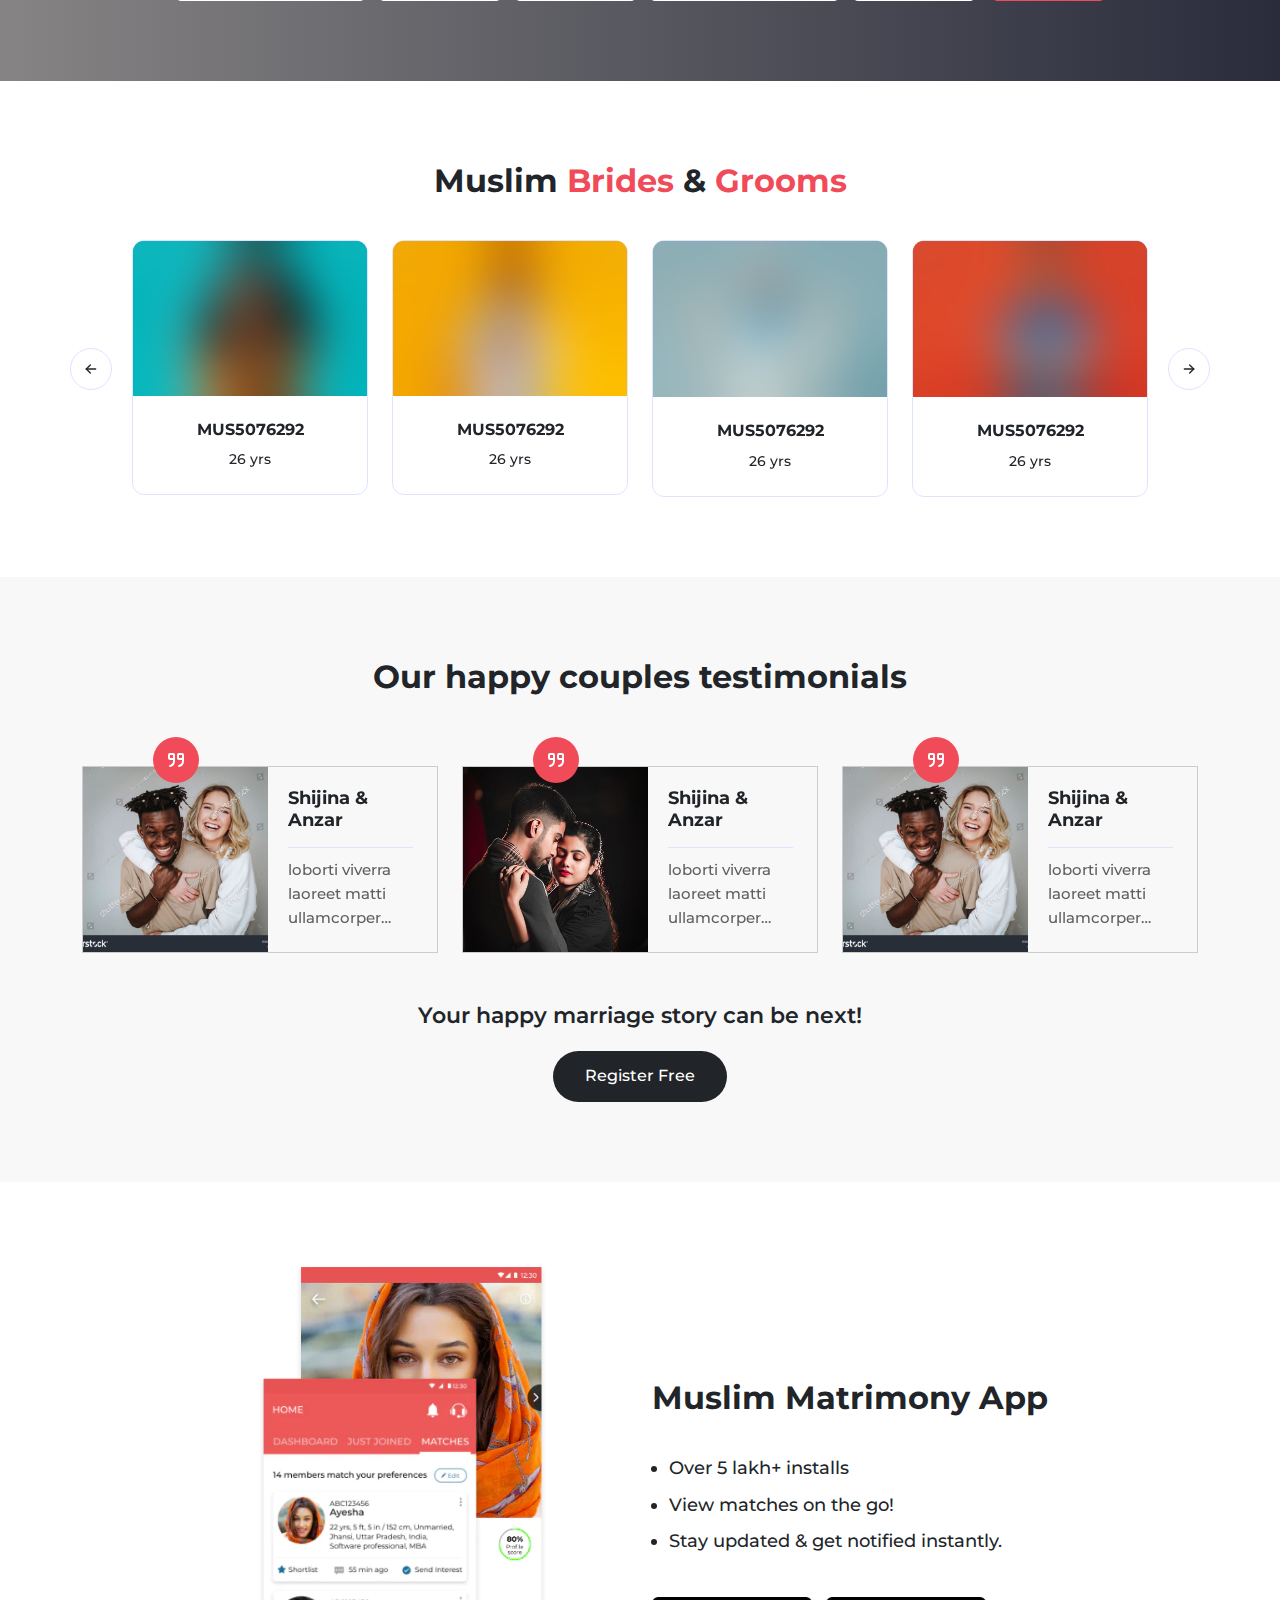
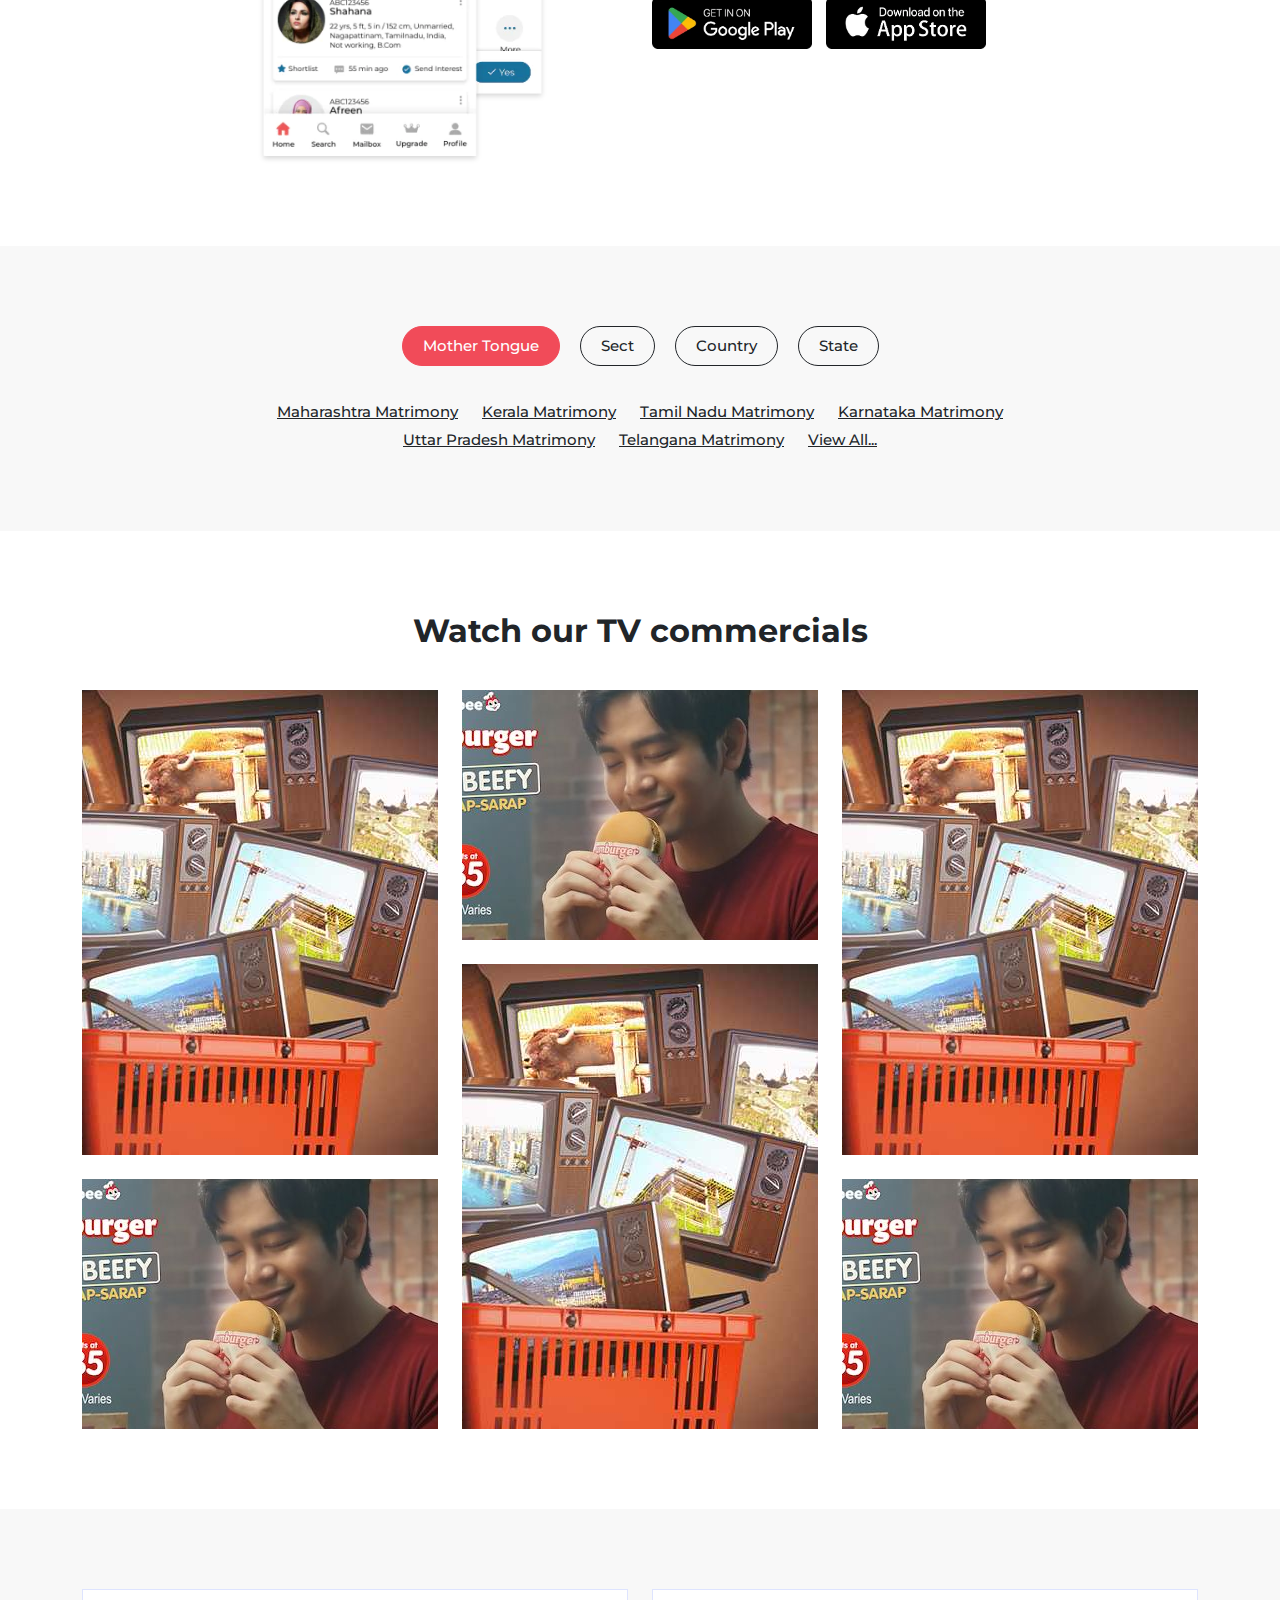
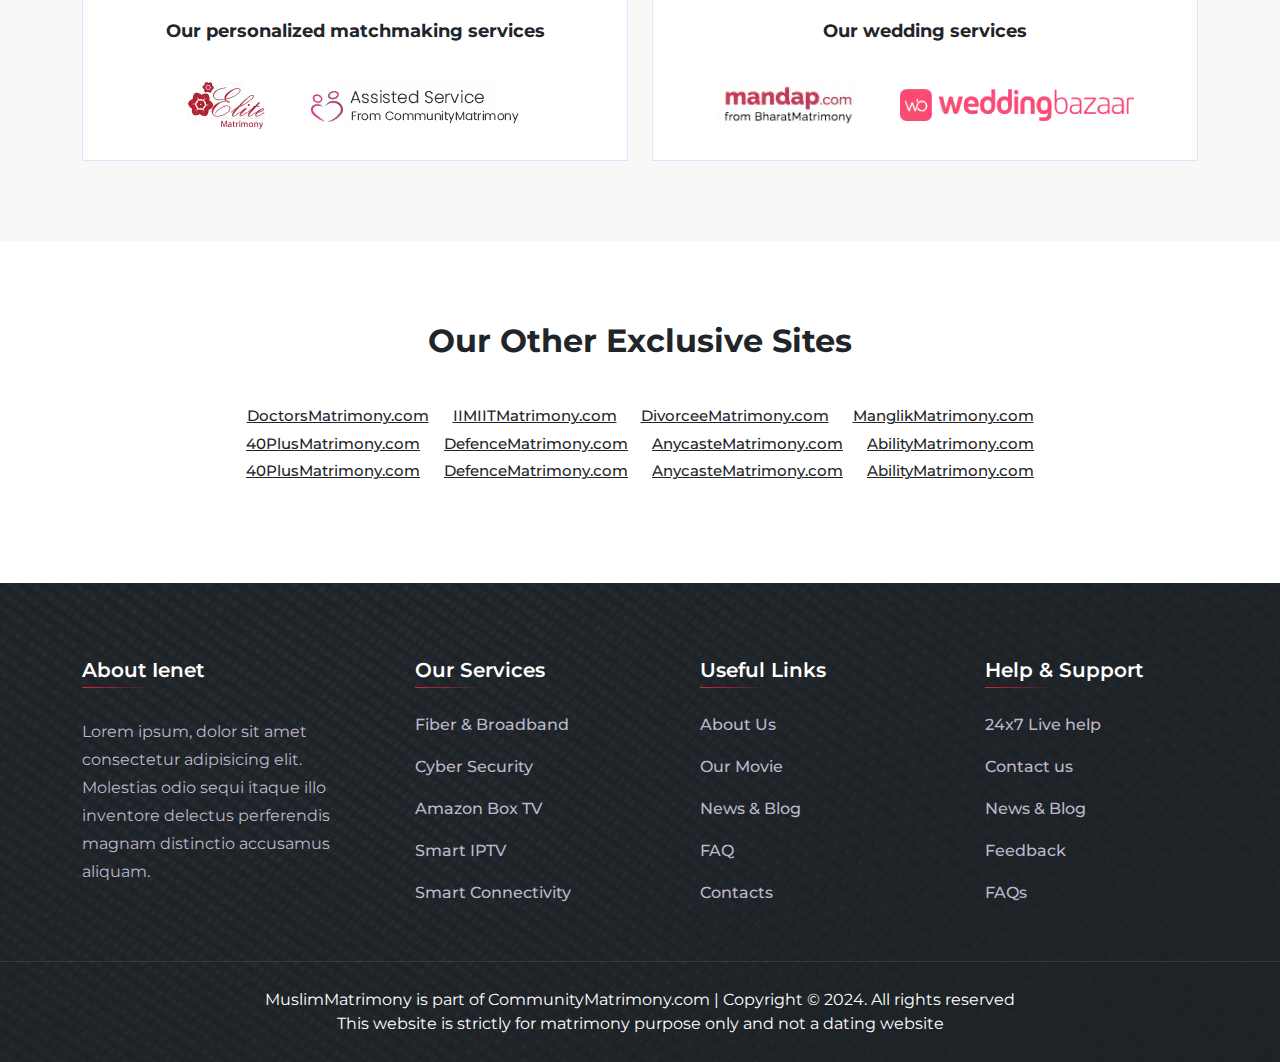
==== commit 609f0fb8: "update" ====
--- a/index.html
+++ b/index.html
@@ -135,7 +135,7 @@
           <div class="item_text">
             <div class="container">
               <div class="row">
-                <div class="col-lg-9 mx-auto">
+                <div class="col-lg-10 mx-auto">
                   <div class="text text-center">
                     <h2 class="title">Find your <span>Right Match</span> here</h2>
                     <p>Most Number 1 Matrimony Brand in the World.</p>
@@ -189,7 +189,7 @@
           <div class="item_text">
             <div class="container">
               <div class="row">
-                <div class="col-lg-9 mx-auto">
+                <div class="col-lg-10 mx-auto">
                   <div class="text text-center">
                     <h2 class="title">Find your <span>Right Match</span> here</h2>
                     <p>Most Number 1 Matrimony Brand in the World.</p>
@@ -589,67 +589,198 @@
               </li>
               <li class="nav-item" role="presentation">
                 <button class="nav-link" id="pills-disabled-tab" data-bs-toggle="pill" data-bs-target="#pills-disabled"
-                  type="button" role="tab" aria-controls="pills-disabled" aria-selected="false"
-                  >State</button>
+                  type="button" role="tab" aria-controls="pills-disabled" aria-selected="false">State</button>
               </li>
             </ul>
             <div class="tab-content" id="pills-tabContent">
               <div class="tab-pane fade show active" id="pills-home" role="tabpanel" aria-labelledby="pills-home-tab"
                 tabindex="0">
-              <div class="profile_tags">
-                <ul class="list-unstyled">
-                  <li><a href="#">Maharashtra Matrimony</a></li>
-                  <li><a href="#">Kerala Matrimony</a></li>
-                  <li><a href="#">Tamil Nadu Matrimony</a></li>
-                  <li><a href="#">Karnataka Matrimony</a></li>
-                  <li><a href="#">Uttar Pradesh Matrimony</a></li>
-                  <li><a href="#">Telangana Matrimony</a></li>
-                  <li><a href="#">View All...</a></li>
-                </ul>
-              </div>
+                <div class="profile_tags">
+                  <ul class="list-unstyled">
+                    <li><a href="#">Maharashtra Matrimony</a></li>
+                    <li><a href="#">Kerala Matrimony</a></li>
+                    <li><a href="#">Tamil Nadu Matrimony</a></li>
+                    <li><a href="#">Karnataka Matrimony</a></li>
+                    <li><a href="#">Uttar Pradesh Matrimony</a></li>
+                    <li><a href="#">Telangana Matrimony</a></li>
+                    <li><a href="#">View All...</a></li>
+                  </ul>
+                </div>
               </div>
               <div class="tab-pane fade" id="pills-profile" role="tabpanel" aria-labelledby="pills-profile-tab"
                 tabindex="0">
-              <div class="profile_tags">
-                <ul class="list-unstyled">
-                  <li><a href="#">Maharashtra Matrimony</a></li>
-                  <li><a href="#">Kerala Matrimony</a></li>
-                  <li><a href="#">Tamil Nadu Matrimony</a></li>
-                  <li><a href="#">Karnataka Matrimony</a></li>
-                  <li><a href="#">Uttar Pradesh Matrimony</a></li>
-                  <li><a href="#">Telangana Matrimony</a></li>
-                  <li><a href="#">View All...</a></li>
-                </ul>
-              </div>
+                <div class="profile_tags">
+                  <ul class="list-unstyled">
+                    <li><a href="#">Maharashtra Matrimony</a></li>
+                    <li><a href="#">Kerala Matrimony</a></li>
+                    <li><a href="#">Tamil Nadu Matrimony</a></li>
+                    <li><a href="#">Karnataka Matrimony</a></li>
+                    <li><a href="#">Uttar Pradesh Matrimony</a></li>
+                    <li><a href="#">Telangana Matrimony</a></li>
+                    <li><a href="#">View All...</a></li>
+                  </ul>
+                </div>
               </div>
               <div class="tab-pane fade" id="pills-contact" role="tabpanel" aria-labelledby="pills-contact-tab"
                 tabindex="0">
-              <div class="profile_tags">
-                <ul class="list-unstyled">
-                  <li><a href="#">Maharashtra Matrimony</a></li>
-                  <li><a href="#">Kerala Matrimony</a></li>
-                  <li><a href="#">Tamil Nadu Matrimony</a></li>
-                  <li><a href="#">Karnataka Matrimony</a></li>
-                  <li><a href="#">Uttar Pradesh Matrimony</a></li>
-                  <li><a href="#">Telangana Matrimony</a></li>
-                  <li><a href="#">View All...</a></li>
-                </ul>
-              </div>
+                <div class="profile_tags">
+                  <ul class="list-unstyled">
+                    <li><a href="#">Maharashtra Matrimony</a></li>
+                    <li><a href="#">Kerala Matrimony</a></li>
+                    <li><a href="#">Tamil Nadu Matrimony</a></li>
+                    <li><a href="#">Karnataka Matrimony</a></li>
+                    <li><a href="#">Uttar Pradesh Matrimony</a></li>
+                    <li><a href="#">Telangana Matrimony</a></li>
+                    <li><a href="#">View All...</a></li>
+                  </ul>
+                </div>
               </div>
               <div class="tab-pane fade" id="pills-disabled" role="tabpanel" aria-labelledby="pills-disabled-tab"
                 tabindex="0">
-              <div class="profile_tags">
+                <div class="profile_tags">
+                  <ul class="list-unstyled">
+                    <li><a href="#">Maharashtra Matrimony</a></li>
+                    <li><a href="#">Kerala Matrimony</a></li>
+                    <li><a href="#">Tamil Nadu Matrimony</a></li>
+                    <li><a href="#">Karnataka Matrimony</a></li>
+                    <li><a href="#">Uttar Pradesh Matrimony</a></li>
+                    <li><a href="#">Telangana Matrimony</a></li>
+                    <li><a href="#">View All...</a></li>
+                  </ul>
+                </div>
+              </div>
+            </div>
+          </div>
+        </div>
+      </div>
+    </section>
+    <!-- browse profile area end -->
+    <!-- video area start -->
+    <section class="videos_area">
+      <div class="container">
+        <div class="row">
+          <div class="col-lg-6 mx-auto">
+            <h3 class="section_title">Watch our TV commercials</h3>
+          </div>
+        </div>
+        <div class="main">
+          <div class="video_item">
+            <img src="images/video-img-1.png" alt="video-img" class="img-fluid w-100">
+            <div class="overlay">
+              <a href="https://www.youtube.com/watch?v=PkkV1vLHUvQ" class="vidplay"><svg
+                  xmlns="http://www.w3.org/2000/svg" width="30" height="30" viewBox="0 0 24 24" fill="#ffffff"
+                  class="icon icon-tabler icons-tabler-filled icon-tabler-player-play">
+                  <path stroke="none" d="M0 0h24v24H0z" fill="none" />
+                  <path d="M6 4v16a1 1 0 0 0 1.524 .852l13 -8a1 1 0 0 0 0 -1.704l-13 -8a1 1 0 0 0 -1.524 .852z" />
+                </svg></a>
+            </div>
+          </div>
+          <div class="video_item">
+            <img src="images/video-img-2.png" alt="video-img" class="img-fluid w-100">
+            <div class="overlay">
+              <a href="https://www.youtube.com/watch?v=PkkV1vLHUvQ" class="vidplay"><svg
+                  xmlns="http://www.w3.org/2000/svg" width="30" height="30" viewBox="0 0 24 24" fill="#ffffff"
+                  class="icon icon-tabler icons-tabler-filled icon-tabler-player-play">
+                  <path stroke="none" d="M0 0h24v24H0z" fill="none" />
+                  <path d="M6 4v16a1 1 0 0 0 1.524 .852l13 -8a1 1 0 0 0 0 -1.704l-13 -8a1 1 0 0 0 -1.524 .852z" />
+                </svg></a>
+            </div>
+          </div>
+          <div class="video_item">
+            <img src="images/video-img-1.png" alt="video-img" class="img-fluid w-100">
+            <div class="overlay">
+              <a href="https://www.youtube.com/watch?v=PkkV1vLHUvQ" class="vidplay"><svg
+                  xmlns="http://www.w3.org/2000/svg" width="30" height="30" viewBox="0 0 24 24" fill="#ffffff"
+                  class="icon icon-tabler icons-tabler-filled icon-tabler-player-play">
+                  <path stroke="none" d="M0 0h24v24H0z" fill="none" />
+                  <path d="M6 4v16a1 1 0 0 0 1.524 .852l13 -8a1 1 0 0 0 0 -1.704l-13 -8a1 1 0 0 0 -1.524 .852z" />
+                </svg></a>
+            </div>
+          </div>
+          <div class="video_item">
+            <img src="images/video-img-2.png" alt="video-img" class="img-fluid w-100">
+            <div class="overlay">
+              <a href="https://www.youtube.com/watch?v=PkkV1vLHUvQ" class="vidplay"><svg
+                  xmlns="http://www.w3.org/2000/svg" width="30" height="30" viewBox="0 0 24 24" fill="#ffffff"
+                  class="icon icon-tabler icons-tabler-filled icon-tabler-player-play">
+                  <path stroke="none" d="M0 0h24v24H0z" fill="none" />
+                  <path d="M6 4v16a1 1 0 0 0 1.524 .852l13 -8a1 1 0 0 0 0 -1.704l-13 -8a1 1 0 0 0 -1.524 .852z" />
+                </svg></a>
+            </div>
+          </div>
+          <div class="video_item">
+            <img src="images/video-img-1.png" alt="video-img" class="img-fluid w-100">
+            <div class="overlay">
+              <a href="https://www.youtube.com/watch?v=PkkV1vLHUvQ" class="vidplay"><svg
+                  xmlns="http://www.w3.org/2000/svg" width="30" height="30" viewBox="0 0 24 24" fill="#ffffff"
+                  class="icon icon-tabler icons-tabler-filled icon-tabler-player-play">
+                  <path stroke="none" d="M0 0h24v24H0z" fill="none" />
+                  <path d="M6 4v16a1 1 0 0 0 1.524 .852l13 -8a1 1 0 0 0 0 -1.704l-13 -8a1 1 0 0 0 -1.524 .852z" />
+                </svg></a>
+            </div>
+          </div>
+          <div class="video_item">
+            <img src="images/video-img-2.png" alt="video-img" class="img-fluid w-100">
+            <div class="overlay">
+              <a href="https://www.youtube.com/watch?v=PkkV1vLHUvQ" class="vidplay"><svg
+                  xmlns="http://www.w3.org/2000/svg" width="30" height="30" viewBox="0 0 24 24" fill="#ffffff"
+                  class="icon icon-tabler icons-tabler-filled icon-tabler-player-play">
+                  <path stroke="none" d="M0 0h24v24H0z" fill="none" />
+                  <path d="M6 4v16a1 1 0 0 0 1.524 .852l13 -8a1 1 0 0 0 0 -1.704l-13 -8a1 1 0 0 0 -1.524 .852z" />
+                </svg></a>
+            </div>
+          </div>
+        </div>
+      </div>
+    </section>
+    <!-- video area end -->
+     <!-- matchmaking service area start -->
+      <section class="matchmaking_area">
+        <div class="container">
+          <div class="row">
+            <div class="col-lg-6">
+              <div class="item">
+                <h3 class="section_title">Our personalized matchmaking services</h3>
                 <ul class="list-unstyled">
-                  <li><a href="#">Maharashtra Matrimony</a></li>
-                  <li><a href="#">Kerala Matrimony</a></li>
-                  <li><a href="#">Tamil Nadu Matrimony</a></li>
-                  <li><a href="#">Karnataka Matrimony</a></li>
-                  <li><a href="#">Uttar Pradesh Matrimony</a></li>
-                  <li><a href="#">Telangana Matrimony</a></li>
-                  <li><a href="#">View All...</a></li>
+                  <li><a href="#"><img src="images/img-4.png" alt="img"></a></li>
+                  <li><a href="#"><img src="images/img-5.png" alt="img"></a></li>
                 </ul>
               </div>
-              </div>
+            </div>
+            <div class="col-lg-6">
+              <div class="item">
+                <h3 class="section_title">Our wedding services </h3>
+                <ul class="list-unstyled">
+                  <li><a href="#"><img src="images/img-6.png" alt="img"></a></li>
+                  <li><a href="#"><img src="images/img-7.png" alt="img"></a></li>
+                </ul>
+              </div>
+            </div>
+          </div>
+        </div>
+      </section>
+     <!-- matchmaking service area end -->
+    <!-- browse profile area start -->
+    <section class="browse_profile_area p-0 bg-transparent">
+      <div class="container">
+        <div class="row">
+          <div class="col-lg-10 mx-auto">
+            <h3 class="section_title">Our Other Exclusive Sites </h3>
+            <div class="profile_tags mt-0">
+              <ul class="list-unstyled">
+                <li><a href="#">DoctorsMatrimony.com</a></li>
+                <li><a href="#">IIMIITMatrimony.com</a></li>
+                <li><a href="#">DivorceeMatrimony.com</a></li>
+                <li><a href="#">ManglikMatrimony.com</a></li>
+                <li><a href="#">40PlusMatrimony.com</a></li>
+                <li><a href="#">DefenceMatrimony.com</a></li>
+                <li><a href="#">AnycasteMatrimony.com</a></li>
+                <li><a href="#">AbilityMatrimony.com</a></li>
+                <li><a href="#">40PlusMatrimony.com</a></li>
+                <li><a href="#">DefenceMatrimony.com</a></li>
+                <li><a href="#">AnycasteMatrimony.com</a></li>
+                <li><a href="#">AbilityMatrimony.com</a></li>
+              </ul>
             </div>
           </div>
         </div>
@@ -668,9 +799,70 @@
   </button>
   <!-- scroll top part end -->
   <!-- footer area start -->
-  <!-- <footer class="footer_area">
-
-  </footer> -->
+  <footer class="footer_area" style="background-image: url(images/footer-bg-1-1.png)">
+    <div class="overlay">
+      <div class="container">
+        <div class="row">
+          <div class="col-md-6 col-xl-3">
+            <div class="footer-widget footer-widget--about">
+              <h2 class="footer-widget__title">About Ienet</h2>
+              <p class="footer-widget__text">
+               Lorem ipsum, dolor sit amet consectetur adipisicing elit. Molestias odio sequi itaque illo inventore delectus perferendis magnam distinctio accusamus aliquam.
+              </p>
+            </div>
+          </div>
+          <div class="col-md-6 col-xl-3">
+            <div class="footer-widget footer-widget--links ps-xl-5">
+              <h2 class="footer-widget__title">our services</h2>
+              <ul class="list-unstyled footer-widget__links">
+                <li><a href="#">Fiber & Broadband</a></li>
+                <li><a href="#">Cyber Security</a></li>
+                <li><a href="#">Amazon Box TV</a></li>
+                <li><a href="#">Smart IPTV</a></li>
+                <li><a href="#">Smart Connectivity</a></li>
+              </ul>
+            </div>
+          </div>
+          <div class="col-md-6 col-xl-3">
+            <div class="footer-widget footer-widget--links ps-xl-5">
+              <h2 class="footer-widget__title">useful links</h2>
+              <ul class="list-unstyled footer-widget__links">
+                <li><a href="#">About Us</a></li>
+                <li><a href="#">Our Movie</a></li>
+                <li><a href="#">News & Blog</a></li>
+                <li><a href="#">FAQ</a></li>
+                <li><a href="#">Contacts</a></li>
+              </ul>
+            </div>
+          </div>
+          <div class="col-md-6 col-xl-3">
+            <div class="footer-widget footer-widget--links ps-xl-5">
+              <h2 class="footer-widget__title">Help & Support</h2>
+              <ul class="list-unstyled footer-widget__links">
+                <li><a href="#">24x7 Live help</a></li>
+                <li><a href="#">Contact us</a></li>
+                <li><a href="#">News & Blog</a></li>
+                <li><a href="#">Feedback</a></li>
+                <li><a href="#">FAQs</a></li>
+              </ul>
+            </div>
+          </div>
+        </div>
+      </div>
+      <div class="main-footer__bottom">
+        <div class="container">
+          <div class="main-footer__bottom__inner">
+            <p class="main-footer__copyright">
+              MuslimMatrimony is part of CommunityMatrimony.com | Copyright © 2024. All rights reserved
+            </p>
+            <p class="main-footer__copyright">
+              This website is strictly for matrimony purpose only and not a dating website
+            </p>
+          </div>
+        </div>
+      </div>
+    </div>
+  </footer>
   <!-- footer area end -->
 
 
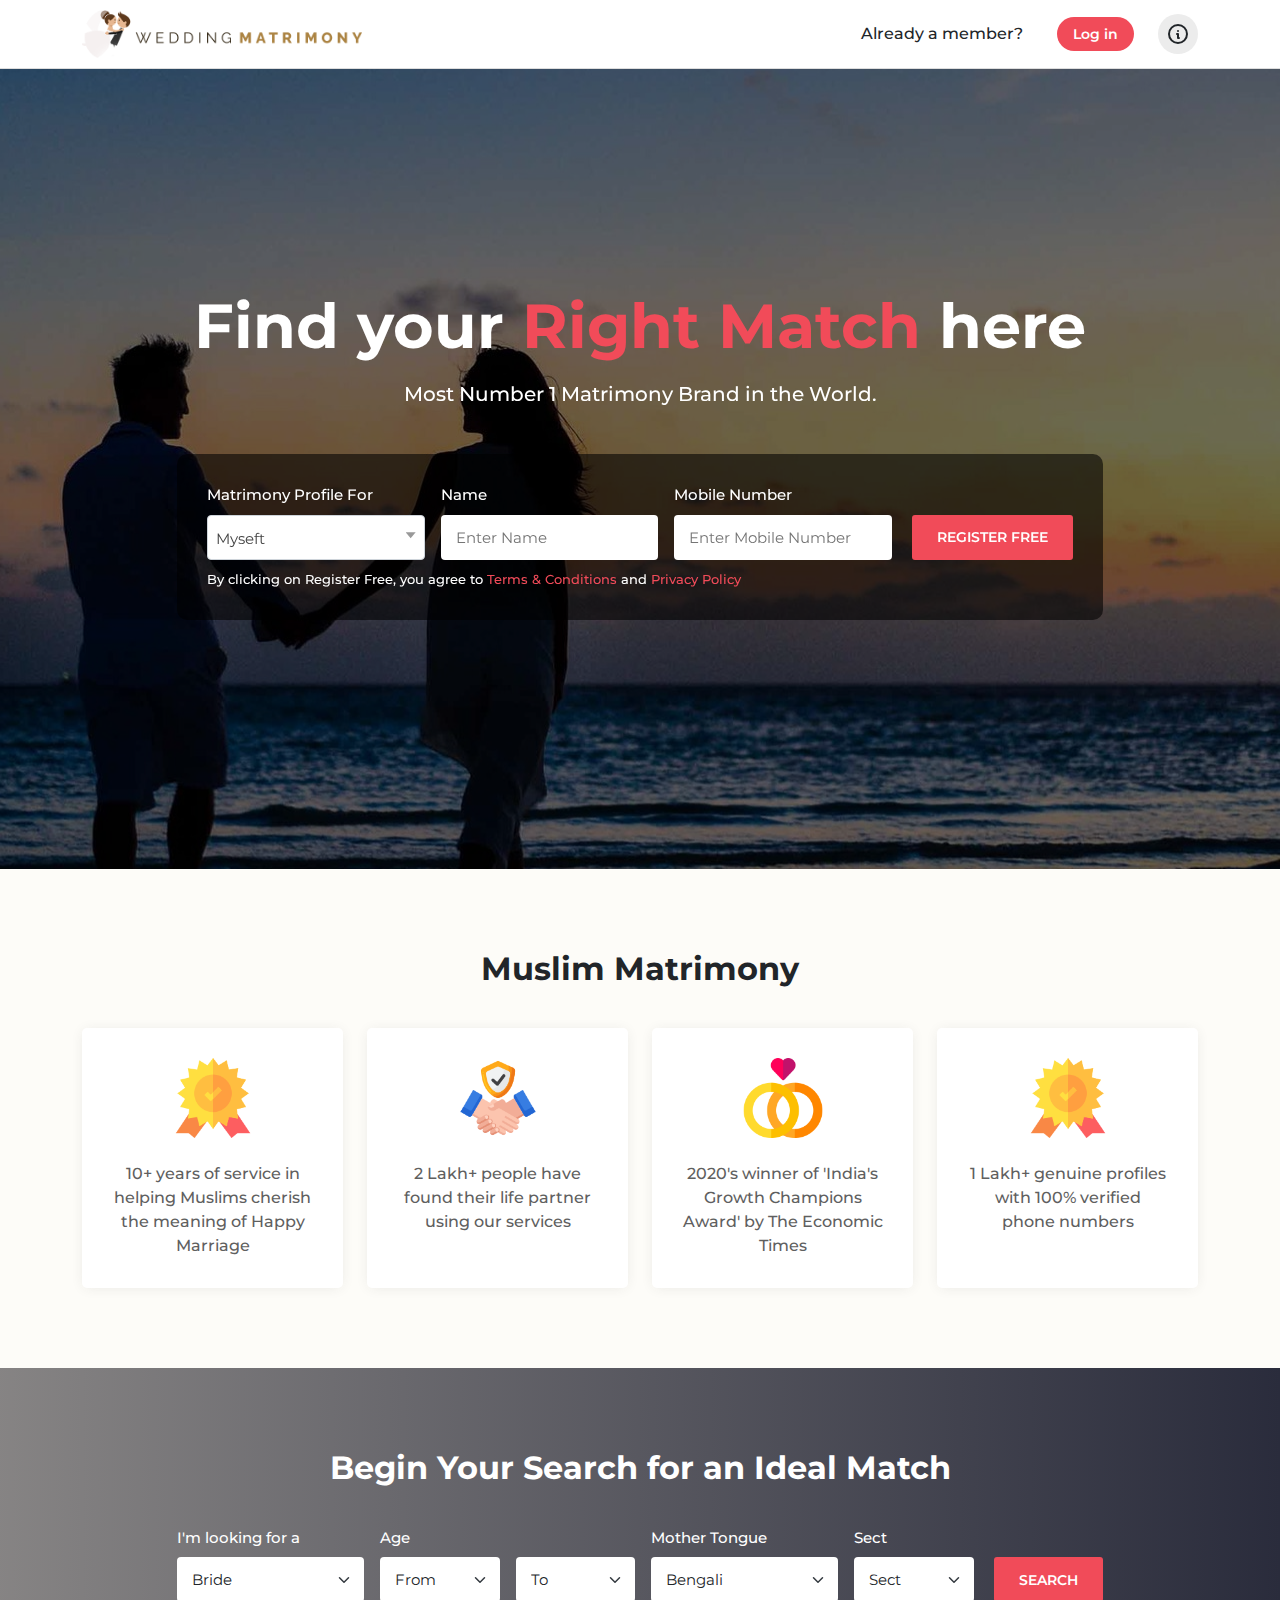
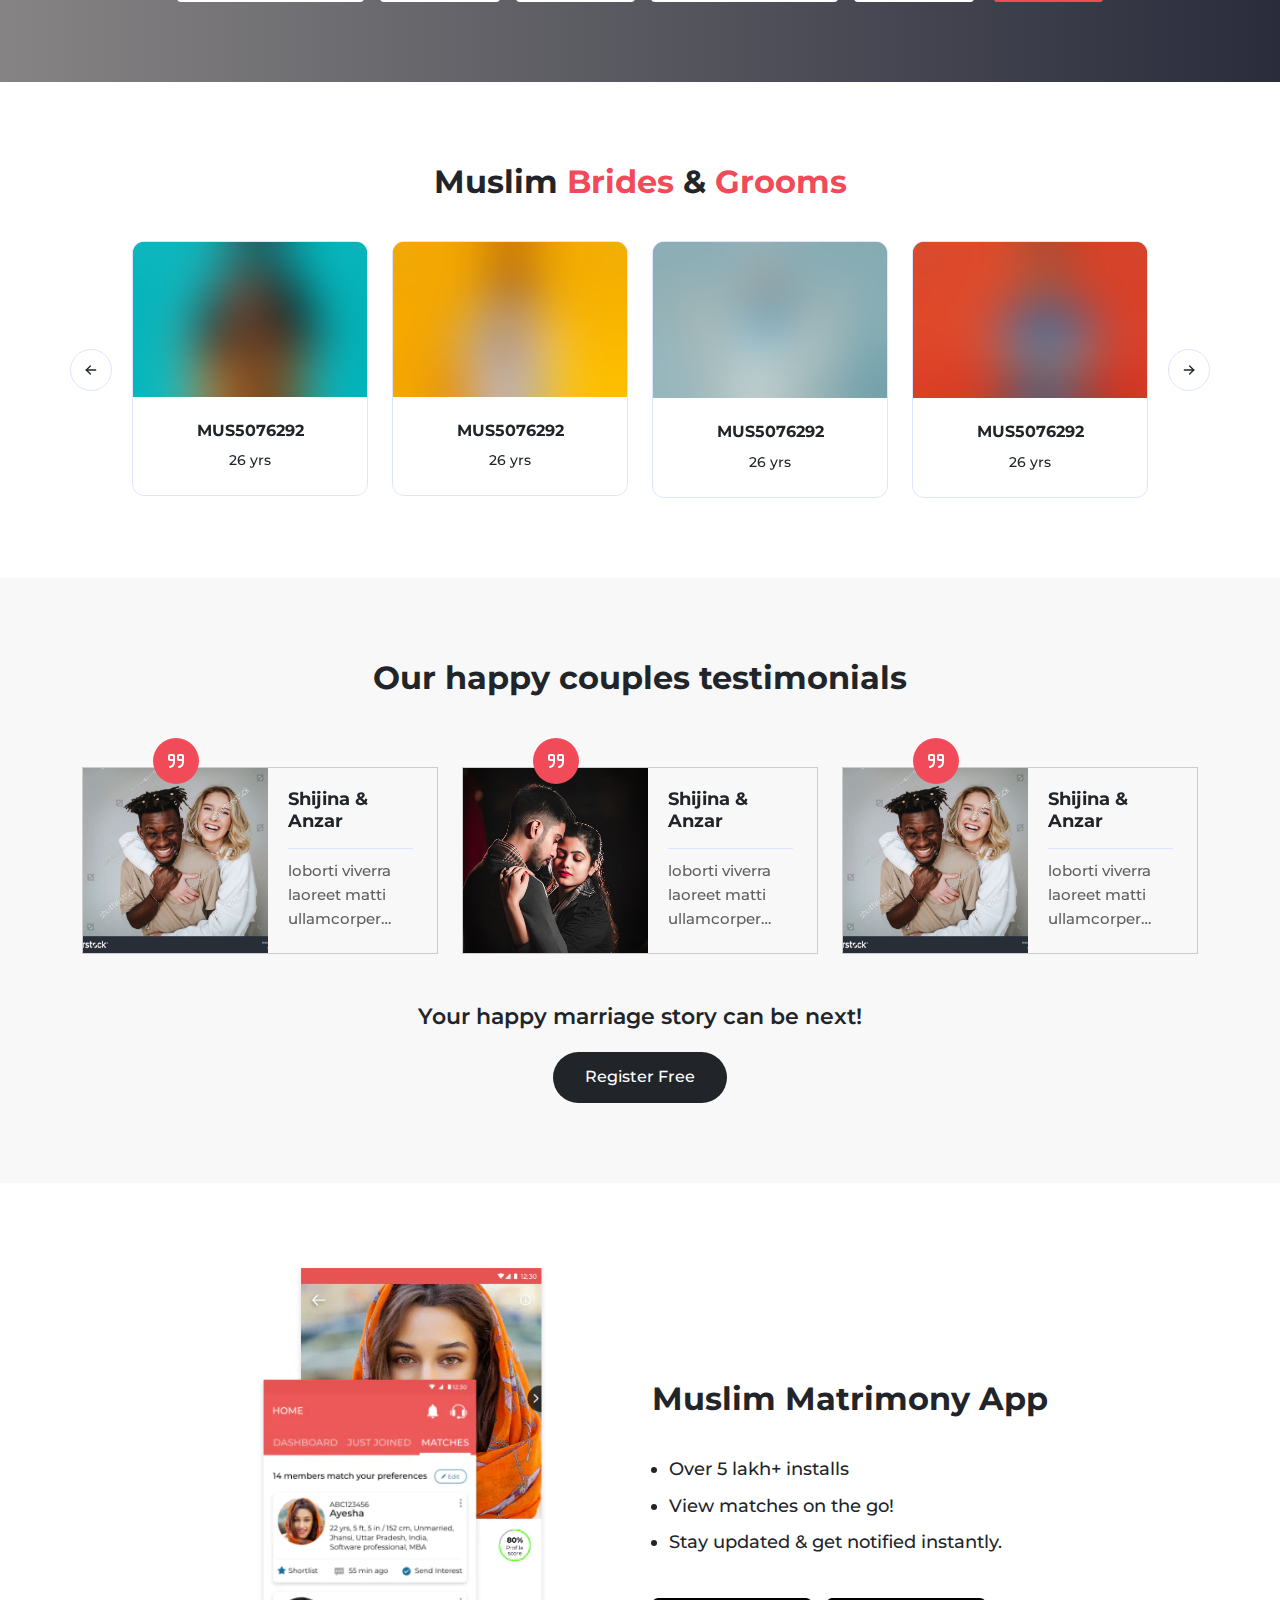
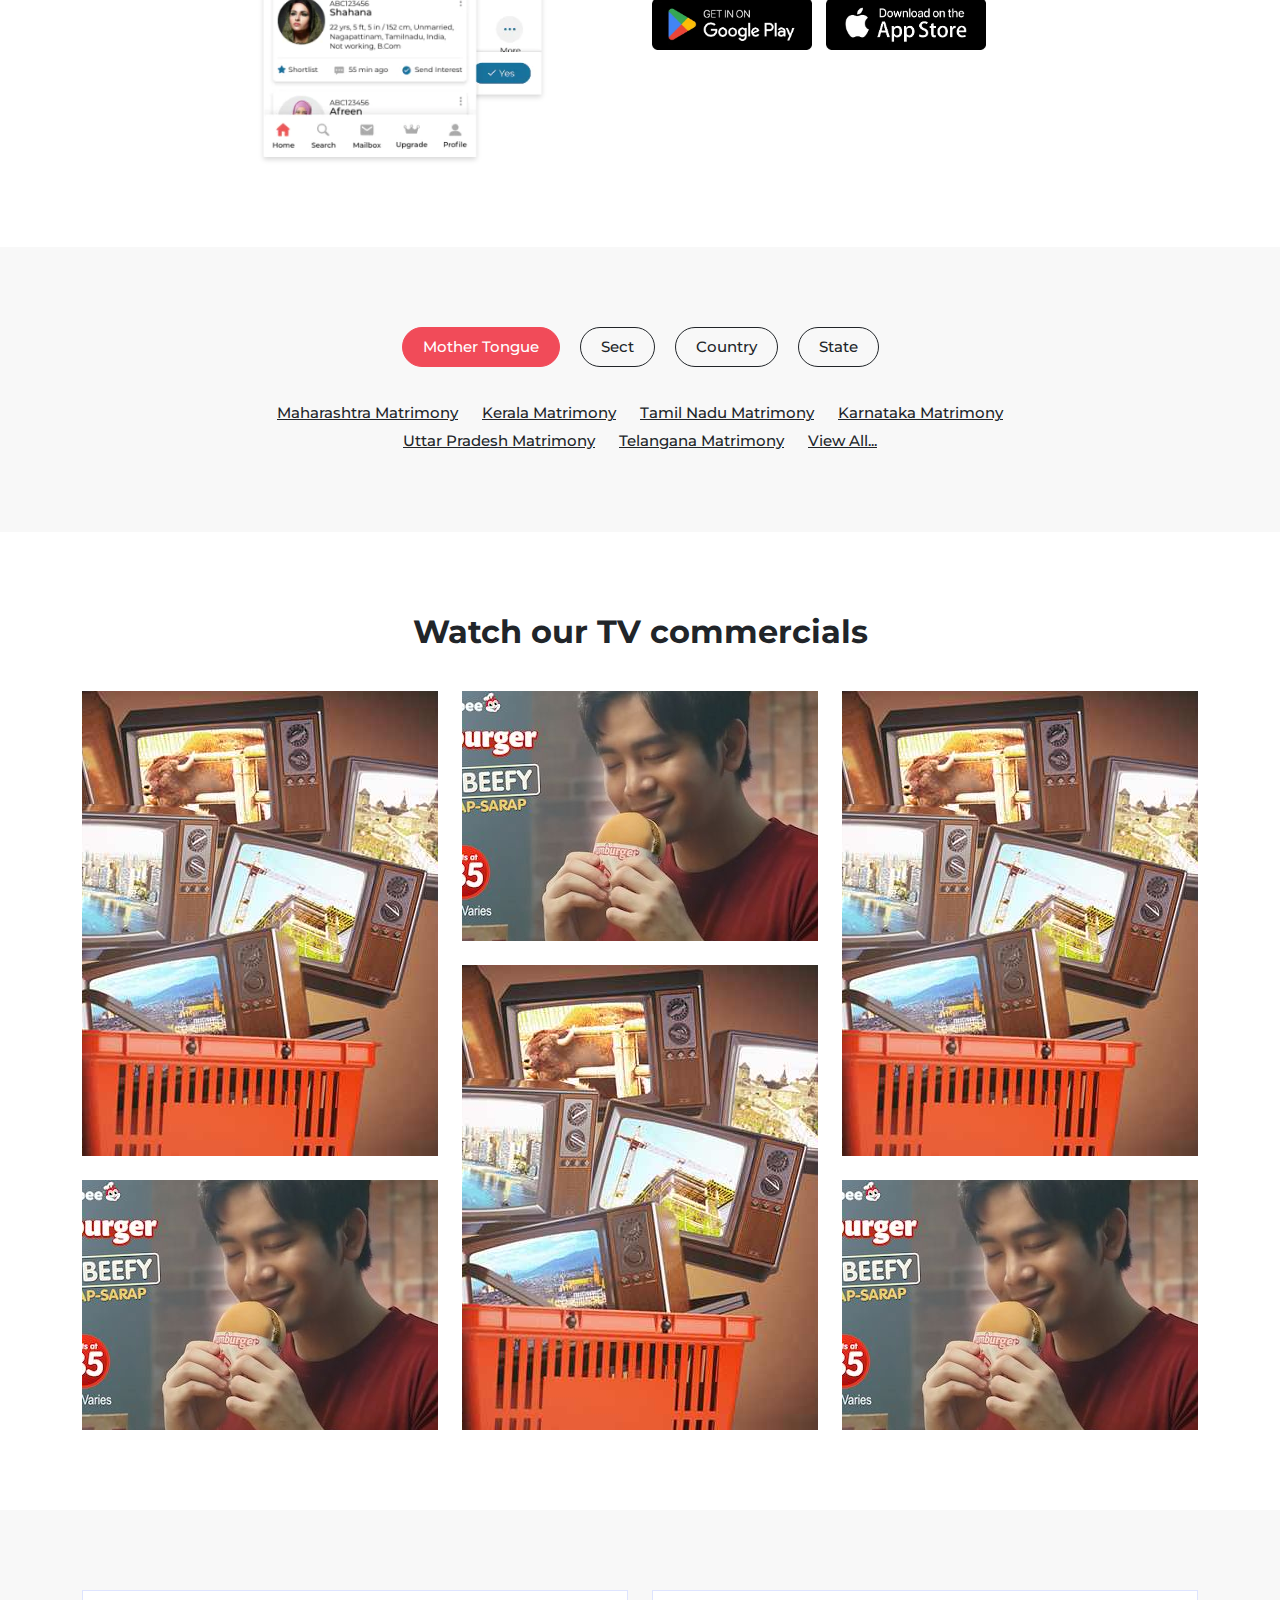
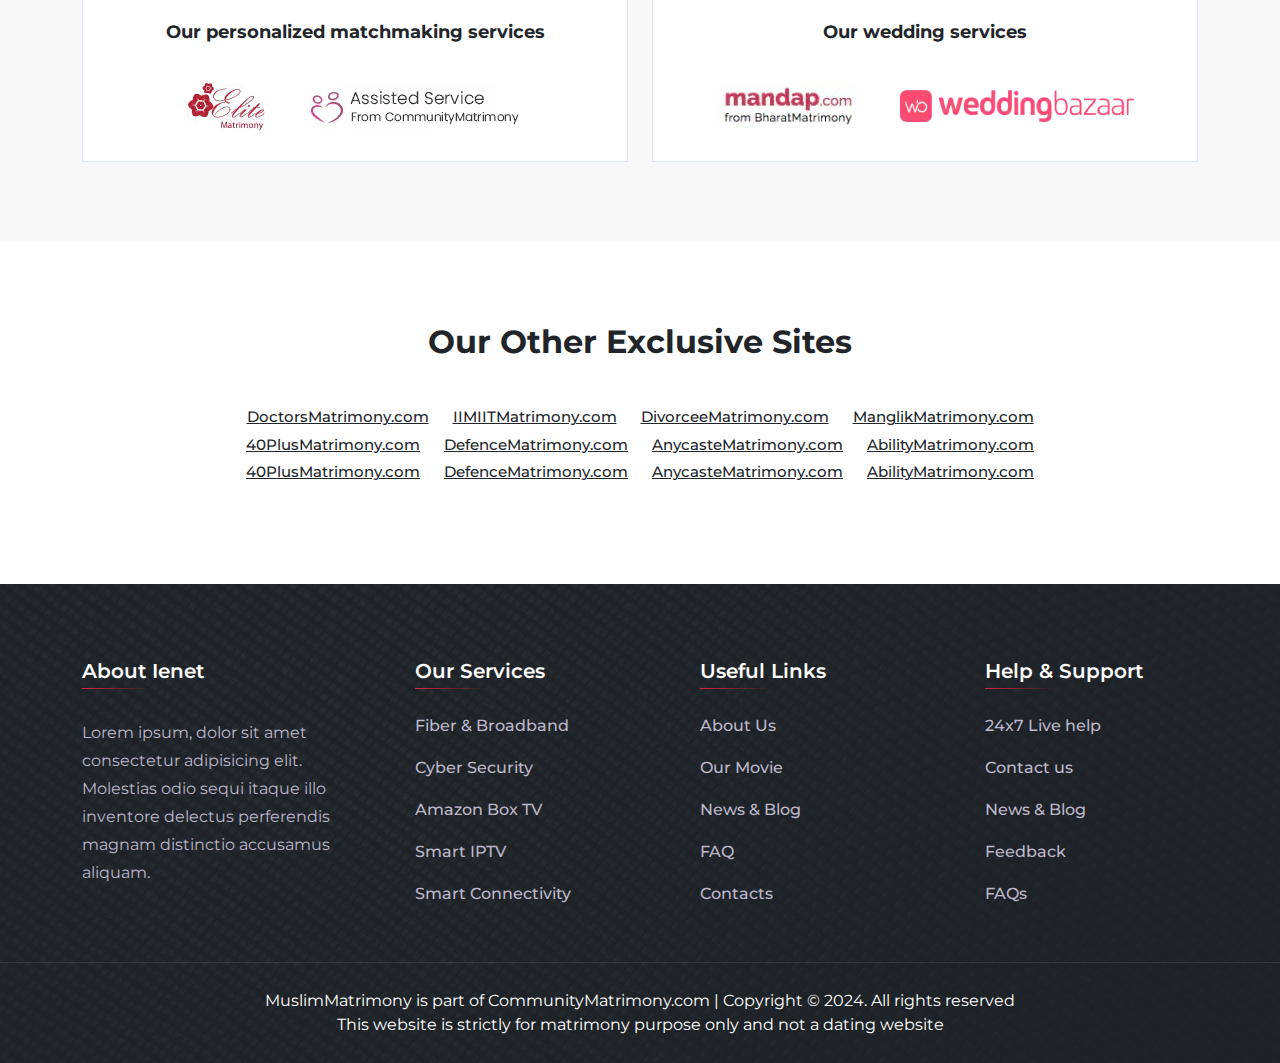
==== commit d46f6d16: "update" ====
--- a/index.html
+++ b/index.html
@@ -40,7 +40,7 @@
           </ul>
           <div class="login d-flex align-items-center gap-4">
             <h4 class="title">Already a member?</h4>
-            <button class="login_btn">Log in</button>
+            <a href="login.html" class="login_btn">Log in</a>
             <span class="info"><svg xmlns="http://www.w3.org/2000/svg" width="24" height="24" viewBox="0 0 24 24"
                 fill="none" stroke="currentColor" stroke-width="2" stroke-linecap="round" stroke-linejoin="round"
                 class="icon icon-tabler icons-tabler-outline icon-tabler-info-circle">
--- a/css/style.css
+++ b/css/style.css
@@ -226,6 +226,7 @@
   z-index: 999;
   width: 100%;
   padding: 5px 0;
+  border-bottom: 1px solid #ddd;
 }
 .header_area .navbar {
   padding: 0 !important;
@@ -281,6 +282,7 @@
   visibility: hidden;
   opacity: 0;
   transition: all linear 0.2s;
+  box-shadow: 0 0 15px rgba(0, 0, 0, 0.1);
 }
 .header_area .info .info_dropdown_box .title {
   font-size: 15px;
@@ -1511,1861 +1513,509 @@
   color: #212529;
 }
 
-.specialities_area {
-  padding-top: 70px;
-  padding-bottom: 95px;
-  background-color: #F4F9FD;
-}
-.specialities_area .top_title {
-  margin-bottom: 40px;
-}
-.specialities_area .top_title .title {
+.bread_crumb_area {
+  background: #212529;
+  padding: 80px 0;
+}
+
+.bread_crumb_area .title {
   font-size: 36px;
   font-weight: 600;
-  line-height: 40px;
-}
-
-.pagination-area {
-  text-align: center;
-  margin-top: 60px;
-}
-.pagination-area .page-numbers {
-  width: 45px;
+  color: #ffffff;
+}
+
+/* search result area start */
+.search_result_area select {
   height: 45px;
-  margin: 0 5px;
-  display: inline-block;
-  background-color: #ffffff;
-  line-height: 45px;
+  width: 100%;
+  border: 1px solid #ccc;
+  border-radius: 5px;
+  padding: 0 12px;
+  font-size: 15px;
+  font-weight: 400;
+  background-color: transparent;
+  transition: all linear 0.2s;
+}
+.search_result_area select:focus {
+  border-color: #212529;
+}
+
+.search_result_area {
+  background-repeat: no-repeat !important;
+  background-size: cover !important;
+  background-position: center !important;
+}
+
+.search_result_area .overlay {
+  width: 100%;
+  height: 100%;
+  background-color: rgba(255, 255, 255, 0.8);
+  padding-top: 70px;
+  padding-bottom: 80px;
+}
+
+.search_result_area .left_filter {
+  width: 100%;
+  position: sticky;
+  top: 80px;
+}
+
+.search_result_area .left_filter .accordion-item {
+  border: 0;
+  margin-bottom: 12px;
+}
+
+.search_result_area .left_filter .accordion-body {
+  background-color: #ffffff;
+  box-shadow: 0px 0px 15px 0px rgba(0, 0, 0, 0.1);
+}
+
+.search_result_area .left_filter .accordion-button {
+  background: #ffffff;
   color: #212529;
-  box-shadow: 0 2px 10px 0 #d8dde6;
-  font-size: 14px;
-  font-weight: bold;
-  border-radius: 50px;
-  text-align: center;
-}
-.pagination-area .page-numbers.current, .pagination-area .page-numbers:hover, .pagination-area .page-numbers:focus {
-  background: #f14b59;
-  color: #ffffff;
-  box-shadow: 0 2px 10px 0 #d8dde6;
-}
-.pagination-area .page-numbers i {
-  position: relative;
-  top: 1px;
-}
-
-.spec_item {
-  box-shadow: 0 0.5rem 1rem rgba(0, 0, 0, 0.15) !important;
-  border-radius: 10px;
-  display: flex;
-  align-items: center;
-  padding: 26px;
-  height: 100%;
-}
-.spec_item .icon {
-  width: 96px;
-  flex: 0 0 auto;
-  margin-right: 14px;
-}
-.spec_item .icon img {
-  width: 100%;
-  transition: all linear 0.3s;
-}
-.spec_item .text .title {
-  font-size: 20px;
+  font-size: 16px;
   font-weight: 600;
-  line-height: 28px;
-  margin-bottom: 8px;
-  color: #212529;
-  transition: all linear 0.2s;
-}
-.spec_item .text p {
-  font-size: 14px;
-  font-weight: 400;
-  line-height: 20px;
-  padding-right: 50px;
-}
-.spec_item:hover img {
-  transform: rotateY(360deg);
-}
-.spec_item:hover .title {
-  color: #f14b59;
-}
-
-.single_specialities_area {
-  padding-bottom: 95px;
-  background-color: #F9FAFB;
-  padding-top: 70px;
-}
-.single_specialities_area .filter_sidebar {
-  padding: 24px;
-  background-color: #ffffff;
+  padding: 16px 20px;
+  box-shadow: 0px 0px 15px 0px rgba(0, 0, 0, 0.1);
   border-radius: 5px;
-  box-shadow: 0 1px 3px 0 rgba(0, 0, 0, 0.1), 0 1px 2px -1px rgba(0, 0, 0, 0.1);
-  border: 1px solid #dee4ff;
-  position: sticky;
-  top: 100px;
-}
-.single_specialities_area .filter_sidebar .top_ {
-  margin-bottom: 15px;
-}
-.single_specialities_area .filter_sidebar .top_ h4 {
-  font-size: 16px;
-  font-weight: 700;
-}
-.single_specialities_area .filter_sidebar .top_ .reset {
-  background-color: #f2f2f2;
-  border-radius: 4px;
+}
+
+.search_result_area .left_filter .accordion-button:not(.collapsed) {
+  background: #212529;
+  color: #ffffff;
+}
+
+.search_result_area .accordion-body h4 {
+  font-size: 17px;
+  font-weight: 600;
+}
+
+.search_result_area .left_filter .accordion-button:not(.collapsed)::after {
+  filter: brightness(0) invert(1);
+}
+
+.search_result_area .left_filter .accordion-button::after {
+  flex-shrink: 0;
+  width: 15px !important;
+  height: 10px !important;
+  background-size: cover !important;
+  background-position: center !important;
+}
+
+.search_result_area .left_filter .input_groups + .input_groups {
+  margin-top: 14px;
+}
+
+.search_result_area .left_filter .input_groups label {
   font-size: 14px;
   font-weight: 600;
+  margin-bottom: 6px;
+}
+
+.search_result_area .left_filter .input_groups select {
+  background-color: #ffffff;
+}
+
+.search_result_area .left_filter .form-check input {
+  width: 18px;
+  height: 18px;
+  border-radius: 50%;
+  border: 1px solid #ccc;
+  cursor: pointer;
+}
+
+.search_result_area .left_filter .form-check label {
+  font-size: 16px;
+  font-weight: 500;
   color: #212529;
-  border: 0;
-  padding: 5px 12px;
-}
-.single_specialities_area .filter_sidebar .top_ .reset:hover {
-  background-color: #212529;
-  color: #ffffff;
-}
-.single_specialities_area .filter_sidebar hr {
-  opacity: 0.2;
-}
-.single_specialities_area .filter_sidebar .ratingbox button {
-  background-color: transparent;
-  border: 0;
-  font-size: 20px;
-  color: #D8DBE0;
-}
-.single_specialities_area .filter_sidebar .ratingbox button.active {
-  color: #f14b59;
-}
-.single_specialities_area .filter_sidebar .ratingbox button.hovered {
-  color: #f14b59;
-}
-.single_specialities_area .filter_sidebar .pricebox .price-input {
-  width: 100%;
-  display: flex;
-  margin: 0px 0 0px;
-}
-.single_specialities_area .filter_sidebar .pricebox .price-input .field {
-  display: flex;
-  width: 100%;
-  height: 45px;
-  align-items: center;
-}
-.single_specialities_area .filter_sidebar .pricebox .field input {
-  width: 100%;
-  height: 100%;
-  outline: none;
-  border: 0;
-  font-size: 16px;
-  margin-left: 0px;
-  border-radius: 5px;
-}
-.single_specialities_area .filter_sidebar .pricebox input[type=number]::-webkit-outer-spin-button,
-.single_specialities_area .filter_sidebar .pricebox input[type=number]::-webkit-inner-spin-button {
-  -webkit-appearance: none;
-}
-.single_specialities_area .filter_sidebar .pricebox .price-input .separator {
-  width: 130px;
-  display: flex;
-  font-size: 19px;
-  align-items: center;
-  justify-content: center;
-}
-.single_specialities_area .filter_sidebar .pricebox .slider {
-  height: 5px;
-  position: relative;
-  background: #ddd;
-  border-radius: 5px;
-}
-.single_specialities_area .filter_sidebar .pricebox .slider .progress {
-  height: 100%;
-  left: 0%;
-  right: 0%;
-  position: absolute;
-  border-radius: 5px;
-  background: #f14b59;
-}
-.single_specialities_area .filter_sidebar .pricebox .range-input {
-  position: relative;
-  padding-bottom: 20px;
-}
-.single_specialities_area .filter_sidebar .pricebox .range-input input {
-  position: absolute;
-  width: 100%;
-  height: 5px;
-  top: -5px;
-  background: none;
-  pointer-events: none;
-  -webkit-appearance: none;
-  -moz-appearance: none;
-}
-.single_specialities_area .filter_sidebar .pricebox input[type=range]::-webkit-slider-thumb {
-  height: 17px;
-  width: 17px;
-  border-radius: 50%;
-  background: #f14b59;
-  pointer-events: auto;
-  -webkit-appearance: none;
-  box-shadow: 0 0 6px rgba(0, 0, 0, 0.05);
-}
-.single_specialities_area .filter_sidebar .pricebox input[type=range]::-moz-range-thumb {
-  height: 17px;
-  width: 17px;
-  border: none;
-  border-radius: 50%;
-  background: #f14b59;
-  pointer-events: auto;
-  -moz-appearance: none;
-  box-shadow: 0 0 6px rgba(0, 0, 0, 0.05);
-}
-.single_specialities_area .filter_sidebar .filter_title {
-  font-size: 18px;
-  font-weight: 700;
-  color: #212529;
-  margin-bottom: 15px;
-}
-.single_specialities_area .filter_sidebar .checkbox .form-check {
-  margin-bottom: 11px;
-}
-.single_specialities_area .filter_sidebar .checkbox .form-check-input {
-  box-shadow: none;
-  width: 20px;
-  height: 20px;
-  border: 2px solid #5f5f5f;
-}
-.single_specialities_area .filter_sidebar .checkbox .form-check-input:checked {
+  cursor: pointer;
+}
+
+.search_result_area .left_filter .form-check-input:checked {
   background-color: #f14b59;
   border-color: #f14b59;
 }
-.single_specialities_area .filter_sidebar .checkbox .form-check-label {
-  font-size: 17px;
+
+.search_result_area .left_filter .check_boxes .form-check {
+  margin-bottom: 10px;
+}
+
+.search_result_area .left_filter .check_boxes input {
+  border-radius: 3px;
+}
+
+.search_result_area .left_filter .check_boxes label {
+  font-size: 15px;
+}
+
+.search_result_area .left_filter .input_groups {
+  position: relative;
+}
+
+.input_groups input {
+  width: 100%;
+  height: 45px;
+  border-radius: 5px;
+  border: 1px solid #ccc;
+  padding: 0 10px;
+  transition: all linear 0.2s;
+  font-size: 15px;
   font-weight: 400;
-  color: #212529;
-  margin-left: 10px;
-  cursor: pointer;
-  position: relative;
-  top: 3px;
-}
-.single_specialities_area .filter_sidebar .radiobox .form-check {
-  margin-bottom: 11px;
-}
-.single_specialities_area .filter_sidebar .radiobox .form-check-input {
-  box-shadow: none;
-  width: 20px;
-  height: 20px;
-  border: 2px solid #5f5f5f;
-}
-.single_specialities_area .filter_sidebar .radiobox .form-check-input:checked {
+}
+
+.input_groups input:focus {
+  border-color: #212529;
+}
+
+.search_result_area .left_filter .input_groups .search_id_btn {
   background-color: #f14b59;
-  border-color: #f14b59;
-}
-.single_specialities_area .filter_sidebar .radiobox .form-check-label {
-  font-size: 17px;
-  font-weight: 400;
-  color: #212529;
-  margin-left: 10px;
-  cursor: pointer;
-  position: relative;
-  top: 3px;
-}
-.single_specialities_area .right_info .top_title {
-  font-size: 15px;
-  font-weight: 400;
-  margin-bottom: 20px;
-}
-.single_specialities_area .right_info .top_title span {
-  font-weight: 600;
-}
-.single_specialities_area .right_info .item {
-  box-shadow: 0 1px 3px 0 rgba(0, 0, 0, 0.1), 0 1px 2px -1px rgba(0, 0, 0, 0.1);
-  border: 1px solid #dee4ff;
-  color: #212529;
-}
-.single_specialities_area .right_info .item:hover {
-  box-shadow: 0 10px 15px -3px rgba(0, 0, 0, 0.1), 0 4px 6px -4px rgba(0, 0, 0, 0.1);
-}
-.single_specialities_area .right_info .item .block {
-  padding: 17px;
-}
-.single_specialities_area .right_info .item .image {
-  display: flex;
-  gap: 24px;
-}
-.single_specialities_area .right_info .item .image .img {
-  width: 200px;
-  height: 200px;
-  border-radius: 10px;
+  color: #ffffff;
+  width: 44px;
+  height: 44px;
+  display: flex;
+  justify-content: center;
+  align-items: center;
+  font-size: 18px;
+  border-radius: 5px;
+  border: 0;
+  position: absolute;
+  top: 0;
+  right: 0;
+}
+
+.search_result_area .profile_list .list_item {
+  width: 100%;
+  background-color: #ffffff;
+  box-shadow: 0px 0px 15px 0px rgba(0, 0, 0, 0.1);
+  padding: 20px;
+  display: flex;
+}
+
+.search_result_area .profile_list .list_item .image {
+  margin-right: 30px;
+  width: 240px;
   overflow: hidden;
   flex: 0 0 auto;
-}
-.single_specialities_area .right_info .item .image .img img {
-  object-fit: cover;
-  object-position: center;
-}
-.single_specialities_area .right_info .item .image .text .name {
-  font-size: 15px;
-  font-weight: 600;
-  color: #212529;
-}
-.single_specialities_area .right_info .item .image .text .name span {
-  width: 8px;
-  height: 8px;
-  background-color: #34C300;
-  border-radius: 50%;
-  margin-left: 5px;
-}
-.single_specialities_area .right_info .item .image .text .desig {
-  font-size: 13px;
-  font-weight: 400;
-  color: #212529;
-  text-transform: uppercase;
-  margin: 8px 0 4px 0;
-}
-.single_specialities_area .right_info .item .image .text .spc {
-  font-size: 12px;
-  font-weight: 400;
-  color: #5f5f5f;
-  opacity: 0.7;
-  line-height: 15px;
-  margin-bottom: 4px;
-}
-.single_specialities_area .right_info .item .image .text .spc_name {
-  font-size: 12px;
-  font-weight: 400;
-  color: #5f5f5f;
-  line-height: 15px;
-}
-.single_specialities_area .right_info .item .details {
-  width: 100%;
-  flex: 0 0 auto;
-}
-.single_specialities_area .right_info .item .details .work_in {
-  font-size: 12px;
-  font-weight: 400;
-  color: #5f5f5f;
-  opacity: 0.7;
-  line-height: 14px;
-  margin-bottom: 6px;
-}
-.single_specialities_area .right_info .item .details .title {
-  font-size: 14px;
-  font-weight: 600;
-  color: #212529;
-}
-.single_specialities_area .right_info .item .details .label .total {
-  font-size: 12px;
-  font-weight: 400;
-  color: #5f5f5f;
-  opacity: 0.7;
-}
-.single_specialities_area .right_info .item .details .label .year {
-  font-size: 13px;
-  font-weight: 600;
-  color: #212529;
-}
-.single_specialities_area .right_info .item .details .label .icon i {
-  font-size: 13px;
-  color: #FFB83A;
-}
-.single_specialities_area .right_info .item .details .label .icon span {
-  font-size: 13px;
-  font-weight: 600;
-}
-.single_specialities_area .right_info .item .price {
-  background: #eeeeee;
-  flex: 0 0 auto;
-  display: flex;
-  flex-direction: column;
-  justify-content: center;
-}
-.single_specialities_area .right_info .item .price .title {
-  font-size: 26px;
-  font-weight: 600;
-  color: #212529;
-}
-.single_specialities_area .right_info .item .price .title sub {
-  font-size: 13px;
-  font-weight: 600;
-  opacity: 0.7;
-}
-.single_specialities_area .right_info .item .price .per {
-  font-size: 13px;
-  font-weight: 400;
-  color: #212529;
-}
-.single_specialities_area .right_info .item .price .before {
-  font-size: 13px;
-  font-weight: 400;
-  color: #5f5f5f;
-  line-height: 15px;
-}
-.single_specialities_area .right_info .item .price .arrow {
-  margin-left: 45px;
-  opacity: 0.5;
-}
-.single_specialities_area .right_info .item_label + .item_label {
-  margin-top: 24px;
-}
-
-.specialities_details_area {
-  padding: 63px 0 100px 0;
-  background-color: #F4F9FD;
-  padding-top: 60px;
-}
-.specialities_details_area .profile_main {
-  padding-bottom: 0;
-}
-.specialities_details_area .profile_main .profile {
-  display: flex;
-  gap: 55px;
-  background-color: #ffffff;
-  border-radius: 10px;
-  box-shadow: 0 1px 3px 0 rgba(0, 0, 0, 0.1), 0 1px 2px -1px rgba(0, 0, 0, 0.1);
-  padding: 33px;
-  flex-grow: 1;
-  align-items: center;
-}
-.specialities_details_area .profile_main .profile .image {
-  width: 378px;
-  height: 378px;
-  border-radius: 10px;
-  overflow: hidden;
-}
-.specialities_details_area .profile_main .profile .image img {
-  object-fit: cover;
-  height: 100%;
-}
-.specialities_details_area .profile_main .profile .text .title {
-  font-size: 20px;
-  font-weight: 700;
-  color: #212529;
-  line-height: 28px;
-  display: flex;
-  align-items: center;
-  gap: 10px;
-  margin-bottom: 4px;
-}
-.specialities_details_area .profile_main .profile .text .title span {
-  font-size: 10px;
-  font-weight: 500;
-  background-color: #34C300;
-  border-radius: 50px;
-  line-height: 15px;
-  color: #ffffff;
-  padding: 4px 10px;
-}
-.specialities_details_area .profile_main .profile .text .desig {
-  font-size: 16px;
-  font-weight: 400;
-  color: #5f5f5f;
-  text-transform: uppercase;
-}
-.specialities_details_area .profile_main .profile .text .dt {
-  font-size: 14px;
-  font-weight: 400;
-  color: #5f5f5f;
-}
-.specialities_details_area .profile_main .profile .text .tms {
-  font-size: 14px;
-  font-weight: 400;
-  color: #5f5f5f;
-}
-.specialities_details_area .profile_main .profile .text .tms b {
-  font-weight: 600;
-}
-.specialities_details_area .profile_main .consultation {
-  margin-left: auto;
-  background-color: #f14b59;
-  border-radius: 10px;
-  box-shadow: 0 1px 3px 0 rgba(0, 0, 0, 0.1), 0 1px 2px -1px rgba(0, 0, 0, 0.1);
-  padding: 33px;
-  display: flex;
-  flex-direction: column;
-  justify-content: center;
-  flex: 0 0 auto;
-}
-.specialities_details_area .profile_main .consultation .title {
-  font-size: 18px;
-  font-weight: 700;
-  line-height: 24px;
-  margin-bottom: 8px;
-  color: #ffffff;
-}
-.specialities_details_area .profile_main .consultation .price {
-  color: #ffffff;
-  font-size: 16px;
-  font-weight: 600;
-  line-height: 24px;
-}
-.specialities_details_area .profile_main .consultation .price span {
-  color: #ffffff;
-  opacity: 0.9;
-  font-size: 14px;
-  font-weight: 600;
-}
-.specialities_details_area .profile_main .consultation .before {
-  color: #ffffff;
-  opacity: 0.9;
-  font-size: 14px;
-  font-weight: 400;
-}
-.specialities_details_area .profile_main .consultation .see_doctor {
-  font-size: 16px;
-  font-weight: 700;
-  color: #212529;
-  background-color: #ffffff;
-  border-radius: 50px;
-  padding: 13px 20px;
-  margin-top: 14px;
-}
-.specialities_details_area .profile_main .consultation .see_doctor svg {
-  margin-top: -1px;
-  margin-right: 5px;
-}
-.specialities_details_area .profile_main .consultation .see_doctor:hover {
-  background-color: #212529;
-  color: #ffffff;
-}
-.specialities_details_area .profile_main .options {
-  margin-top: 34px;
-  display: flex;
-  gap: 50px;
-  row-gap: 30px;
-  flex-wrap: wrap;
-}
-.specialities_details_area .profile_main .options .items .title {
-  font-size: 18px;
-  font-weight: 400;
-  color: #5f5f5f;
-}
-.specialities_details_area .profile_main .options .items .dt {
-  font-size: 18px;
-  font-weight: 600;
-  color: #212529;
-  margin-top: 10px;
-}
-.specialities_details_area .profile_main .options .items .dt svg {
-  color: #EAB308;
-  width: 18px;
-  height: 18px;
+  height: 240px;
   position: relative;
-  top: -2px;
-}
-.specialities_details_area .profile_main .info_tabs {
-  padding-top: 22px;
-  border-top: 1px solid #dee4ff;
-  margin-top: 24px;
-}
-.specialities_details_area .profile_main .info_tabs .nav-item {
-  margin-right: 10px;
-}
-.specialities_details_area .profile_main .info_tabs .nav-link {
-  display: flex;
-  align-items: center;
-  gap: 10px;
-  font-size: 16px;
-  font-weight: 500;
-  color: #212529;
-  background-color: #fff;
-  border-bottom: 2px solid transparent;
-  border-radius: 5px;
-  padding: 16px 30px;
-}
-.specialities_details_area .profile_main .info_tabs .nav-link svg {
-  width: 18px;
-  height: 18px;
-}
-.specialities_details_area .profile_main .info_tabs .nav-link.active {
-  opacity: 1;
-  background-color: #f14b59;
-  border-color: #f14b59;
-  color: #ffffff;
-}
-.specialities_details_area .profile_tabs_info {
-  margin-top: 25px;
-}
-.specialities_details_area .profile_tabs_info .info_blocks .item_box {
-  background-color: #ffffff;
-  border-radius: 10px;
-  padding: 20px;
-  height: 100%;
-}
-.specialities_details_area .profile_tabs_info .info_blocks .details .title {
-  font-size: 20px;
-  font-weight: 600;
-  color: #212529;
-  margin-bottom: 10px;
-}
-.specialities_details_area .profile_tabs_info .info_blocks .details p {
-  font-size: 16px;
-  font-weight: 500;
-  line-height: 24px;
-  color: #5f5f5f;
-}
-.specialities_details_area .profile_tabs_info .info_blocks .short_info .title {
-  font-size: 18px;
-  font-weight: 600;
-  color: #212529;
-  margin-bottom: 15px;
-}
-.specialities_details_area .profile_tabs_info .info_blocks .short_info .main {
-  display: grid;
-  grid-template-columns: repeat(2, 1fr);
-  gap: 30px;
-}
-.specialities_details_area .profile_tabs_info .info_blocks .short_info .main .block {
-  border-left: 2px solid #f14b59;
-  padding-left: 12px;
-}
-.specialities_details_area .profile_tabs_info .info_blocks .short_info .main .block p {
-  font-size: 16px;
-  font-weight: 400;
-  color: #5f5f5f;
-  opacity: 0.8;
-  line-height: 15px;
-  padding-bottom: 10px;
-}
-.specialities_details_area .profile_tabs_info .info_blocks .short_info .main .block .inf {
-  font-size: 16px;
-  font-weight: 700;
-  color: #212529;
-}
-.specialities_details_area .profile_tabs_info .info_blocks .short_info .main .block .price {
-  font-size: 16px;
-  font-weight: 700;
-  color: #212529;
-  line-height: 24px;
-}
-.specialities_details_area .profile_tabs_info .info_blocks .short_info .main .block .price span {
-  margin-right: 5px;
-}
-.specialities_details_area .profile_tabs_info .info_blocks .short_info .main .block .price small {
-  color: #212529;
-  opacity: 0.7;
-  font-size: 14px;
-  font-weight: 600;
-}
-.specialities_details_area .profile_tabs_info .info_blocks .short_info .main + .main {
-  margin-top: 20px;
-}
-.specialities_details_area .experiance_tab_info .item {
-  background-color: #ffffff;
-  border-radius: 10px;
-  padding: 20px;
-  height: 100%;
-}
-.specialities_details_area .experiance_tab_info .item .main_title {
-  font-size: 22px;
-  font-weight: 600;
-  margin-bottom: 15px;
-}
-.specialities_details_area .experiance_tab_info .item .info .title {
-  font-size: 16px;
-  font-weight: 500;
-  position: relative;
-  padding-bottom: 10px;
-  margin-bottom: 10px;
-}
-.specialities_details_area .experiance_tab_info .item .info .title::before {
-  position: absolute;
-  bottom: 0;
-  left: 0;
-  width: 80px;
-  background-color: #f14b59;
-  content: "";
-  height: 2px;
-}
-.specialities_details_area .experiance_tab_info .item .info p {
-  font-size: 16px;
-  font-weight: 600;
-  color: #212529;
-}
-.specialities_details_area .review_tab_info .item {
-  background-color: #ffffff;
-  border-radius: 10px;
-  padding: 20px;
-  height: 100%;
-}
-.specialities_details_area .review_tab_info .item .top {
-  display: flex;
-  gap: 24px;
-  justify-content: space-between;
-  align-items: center;
-}
-.specialities_details_area .review_tab_info .item .top .image {
-  display: flex;
-  align-items: center;
-}
-.specialities_details_area .review_tab_info .item .top .image .img {
-  width: 64px;
-  height: 64px;
-  border-radius: 50%;
-  overflow: hidden;
-  margin-right: 18px;
-}
-.specialities_details_area .review_tab_info .item .top .image .img img {
+}
+
+.search_result_area .profile_list .list_item .image img {
   height: 100%;
   object-fit: cover;
   object-position: center;
 }
-.specialities_details_area .review_tab_info .item .top .image .name .title {
-  font-size: 16px;
-  font-weight: 500;
-  color: #5f5f5f;
-}
-.specialities_details_area .review_tab_info .item .top .image .name .date {
+
+.search_result_area .profile_list .list_item .image.visible_premium .image_overlay {
+  position: absolute;
+  top: 0;
+  left: 0;
+  width: 100%;
+  height: 100%;
+  backdrop-filter: blur(15px);
+  color: #ffffff;
+  padding: 24px;
+  display: flex;
+  flex-direction: column;
+  justify-content: center;
+}
+
+.search_result_area .profile_list .list_item .image.visible_premium .image_overlay i {
+  font-size: 26px;
+}
+
+.search_result_area .profile_list .list_item .image.visible_premium .image_overlay .title {
+  font-size: 15px;
+  font-weight: 500;
+  margin: 10px 0 10px 0;
+}
+
+.search_result_area .profile_list .list_item .image.visible_premium .image_overlay a {
+  color: #ffffff;
+  font-size: 13px;
+  font-weight: 600;
+  background-color: #f14b59;
+  border-radius: 5px;
+  padding: 4px 5px;
+  width: 120px;
+  margin: 0 auto;
+}
+
+.search_result_area .profile_list .list_item .info {
+  flex-grow: 1;
+}
+
+.search_result_area .profile_list .list_item .info .details {
+  flex-grow: 1;
+}
+
+.search_result_area .profile_list .list_item .details .user_id a {
+  color: #f14b59;
+  font-size: 20px;
+  font-weight: 600;
+  border-bottom: 1px solid #ddd;
+  padding-bottom: 8px;
+  margin-bottom: 12px;
+  display: block;
+}
+
+.search_result_area .profile_list .list_item .details table th {
   font-size: 14px;
   font-weight: 500;
-  color: #5f5f5f;
-  opacity: 0.7;
-}
-.specialities_details_area .review_tab_info .item .top .review .number {
-  font-size: 20px;
-  font-weight: 700;
-  color: #212529;
-}
-.specialities_details_area .review_tab_info .item .top .review .icon i {
-  color: #EAB308;
-}
-.specialities_details_area .review_tab_info .item .details {
-  border-top: 2px dashed #dee4ff;
-  margin-top: 15px;
-}
-.specialities_details_area .review_tab_info .item .details p {
-  font-size: 16px;
-  font-weight: 400;
-  color: #5f5f5f;
-  opacity: 0.7;
-  padding-top: 14px;
-}
-
-.login_area {
-  padding: 120px 0;
-}
-.login_area .info .title {
-  font-size: 26px;
-  font-weight: 700;
-  margin-bottom: 10px;
-}
-.login_area .main .item {
-  display: flex;
-  align-items: center;
-  align-items: center;
-  gap: 24px;
-  background-color: #F8F9FF;
+}
+
+.search_result_area .profile_list .list_item .details table td {
+  font-size: 14px;
+}
+
+.search_result_area .profile_list .list_item .details .table > :not(caption) > * > * {
+  padding: 0.2rem 0rem;
+}
+
+.search_result_area .profile_list .list_item .details .des {
+  font-size: 15px;
+  padding-right: 30px;
+}
+
+.search_result_area .profile_list .list_item .details .view_viodata {
+  display: inline-block;
+  background: #f14b59;
+  color: #ffffff;
+  font-weight: 500;
+  font-size: 15px;
+  margin-top: 10px;
+  padding: 5px 20px;
+  border-radius: 3px;
+}
+.search_result_area .profile_list .list_item .details .view_viodata:hover {
+  background: #212529;
+}
+
+.search_result_area .profile_list .list_item .option {
+  width: 55px;
   height: 100%;
-  padding: 20px;
-  border-radius: 8px;
-  transition: all linear 0.2s;
-}
-.login_area .main .item .icon {
-  flex: 0 0 auto;
-}
-.login_area .main .item .icon img {
-  width: 50px;
-}
-.login_area .main .item .text {
+  margin-top: 36px;
+  margin-left: 20px;
+}
+
+.search_result_area .profile_list .list_item .option {
+  display: flex;
+  flex-direction: column;
+}
+
+.search_result_area .profile_list .list_item .option .option_list {
+  width: 100%;
+  background-color: #f8f8f8;
+  border: 0;
+  padding: 10px 4px;
+  border-bottom: 1px solid #ddd;
   font-size: 18px;
-  font-weight: 400;
-  color: #212529;
-  line-height: normal;
-}
-.login_area .main .item:hover {
-  transform: scale(1.03);
-}
-.login_area .form {
-  box-shadow: 0px 3px 10px rgba(0, 0, 0, 0.16);
-  border-radius: 10px;
-  padding: 30px;
-  margin-left: 70px;
-}
-.login_area .form .title {
-  font-size: 32px;
-  font-weight: 700;
-  margin-bottom: 10px;
-}
-.login_area .form p {
-  margin-bottom: 15px;
-  font-size: 16px;
-}
-.login_area .form .msg {
-  margin-bottom: 15px;
-}
-.login_area .form small {
-  line-height: normal;
-}
-.login_area .form .privacy {
-  font-size: 14px;
-  font-weight: 400;
-  margin-bottom: 15px;
-}
-.login_area .form .privacy a {
-  color: #136AFB;
-}
-.login_area .form .privacy a:hover {
-  text-decoration: underline;
-}
-.login_area .form .button_groups .lg_btn {
-  font-size: 16px;
-  font-weight: 600;
-  color: #ffffff;
-  line-height: 24px;
+}
+
+.search_result_area .profile_list .list_item .option .option_list:hover {
   background-color: #f14b59;
-  border: 0;
-  border-radius: 40px;
-  padding: 10px 29px;
-  padding-right: 18px;
-  margin-right: 10px;
-}
-.login_area .form .button_groups .lg_btn:hover {
-  background-color: #212529;
-}
-.login_area .form .button_groups .lg_btn svg {
-  margin-left: 5px;
-}
-.login_area .form .button_groups .or {
-  color: #5f5f5f;
-}
-.login_area .form .button_groups .or:hover {
-  text-decoration: underline;
-}
-
-.custom_input_box {
-  display: flex;
-  margin-bottom: 5px;
-}
-.custom_input_box .custom-select {
-  flex: 0 0 auto;
-}
-.custom_input_box .input_groups {
-  flex-grow: 1;
-}
-.custom_input_box .input_groups input {
-  height: 50px;
+  color: #ffffff;
+  border-color: #f14b59;
+}
+
+.search_result_area .profile_list .list_item .option .option_list:first-child {
+  border-top: 1px solid #ddd;
+}
+
+/* search result area end */
+/* pagination area */
+.pagination {
+  margin-top: 30px;
+  display: flex;
+  justify-content: center;
+  background-color: #f8f8f8;
   border: 1px solid #ccc;
-  border-left: 0;
-  padding: 0 16px;
-  font-size: 16px;
-  width: 100%;
-}
-.custom_input_box .custom-select {
-  position: relative;
-  width: 120px;
-  font-size: 16px;
-}
-.custom_input_box .select-selected {
-  border: 1px solid #ccc;
-  height: 50px;
-  cursor: pointer;
-  padding: 10px;
-  display: flex;
-  align-items: center;
-  justify-content: space-between;
-}
-.custom_input_box .select-selected img {
-  margin-right: 10px;
-}
-.custom_input_box .select-arrow {
-  margin-left: auto;
-}
-.custom_input_box .select-arrow.down {
-  transform: rotate(180deg);
-}
-.custom_input_box .select-items {
-  position: absolute;
-  background-color: white;
-  border: 1px solid #ccc;
-  z-index: 99;
-  width: 100%;
-  display: none;
-}
-.custom_input_box .select-items div {
-  padding: 10px;
-  cursor: pointer;
-  display: flex;
-  align-items: center;
-}
-.custom_input_box .select-items div:hover {
-  background-color: #ddd;
-}
-.custom_input_box .select-items div img {
-  margin-right: 10px;
-}
-
-.otp_input_groups {
-  display: flex;
-  gap: 14px;
-}
-.otp_input_groups .input_field input {
-  width: 100%;
-  height: 50px;
-  border: 1px solid #212529;
-  padding: 0 10px;
-  text-align: center;
-  font-size: 18px;
-  font-weight: 600;
-}
-
-.send_otp_form .button .cnf_btn {
-  font-size: 16px;
-  font-weight: 600;
-  color: #ffffff;
-  line-height: 24px;
-  background-color: #f14b59;
-  border: 0;
-  border-radius: 40px;
-  padding: 10px 29px;
-  margin-bottom: 12px;
-}
-.send_otp_form .cnf_btn[disabled] {
-  background-color: #ccc;
-  color: #212529;
-  opacity: 0.7;
-}
-.send_otp_form .re_send {
-  background-color: transparent;
-  border: 0;
-  font-size: 15px;
-  font-weight: 500;
-  text-transform: uppercase;
-  text-decoration: underline;
-  margin-top: 10px;
-}
-
-.login_with_email .title {
-  color: #f14b59;
-}
-.login_with_email .input_groups label {
-  font-size: 13px;
-  font-weight: 500;
-  margin-bottom: 5px;
-}
-.login_with_email .input_groups input {
-  width: 100%;
-  height: 50px;
-  border: 1px solid #dee4ff;
   border-radius: 5px;
-  padding: 0 15px;
-  transition: all linear 0.2s;
-}
-.login_with_email .input_groups input:focus {
-  border-color: #212529;
-}
-.login_with_email .input_groups .field button {
-  position: absolute;
-  top: 15px;
-  right: 15px;
-  background-color: transparent;
-  border: 0;
-  font-size: 16px;
-}
-.login_with_email .login_with_email_btn {
-  color: #5f5f5f;
-  font-size: 14px;
-  font-weight: 500;
-  text-decoration: underline;
-}
-.login_with_email .lg_btn {
-  padding-right: 29px !important;
-}
-
-.dashboard_area .top_header {
-  box-shadow: 0 20px 20px hsla(0, 0%, 51%, 0.071) !important;
-  background-color: #fff !important;
-  padding: 1rem 2rem !important;
-  z-index: 1005 !important;
-  position: sticky;
-  top: 0;
-}
-.dashboard_area .top_header .right_option {
-  gap: 20px;
-}
-.dashboard_area .top_header .right_option .search {
-  width: 447px;
-  flex: 0 0 auto;
-  position: relative;
-}
-.dashboard_area .top_header .right_option .search .input_groups input {
-  width: 100%;
-  height: 45px;
-  background-color: #f5f5f5;
-  border-radius: 50px;
-  padding: 0 20px;
-  border: 1px solid #dee4ff;
-}
-.dashboard_area .top_header .right_option .search .input_groups input:focus {
-  border-color: #212529;
-}
-.dashboard_area .top_header .right_option .search .input_groups button {
-  background-color: transparent;
-  border: 0;
-  position: absolute;
-  top: 5px;
-  right: 5px;
-  width: 35px;
-  height: 35px;
-  border-radius: 50%;
+  padding: 16px 20px;
+}
+
+.pagination ul li {
+  display: inline-block;
+}
+
+.pagination ul li a {
+  background-color: #ffffff;
+  width: 40px;
+  height: 40px;
+  border-radius: 5px;
   text-align: center;
   line-height: 35px;
-  background-color: #ffffff;
-}
-.dashboard_area .top_header .right_option .search_result {
-  box-shadow: 0 0.5rem 1rem rgba(0, 0, 0, 0.15) !important;
-  position: absolute;
-  background-color: #ffffff;
-  top: 100%;
-  margin-top: 10px;
-  border-radius: 8px;
-  overflow: hidden;
-  left: 0;
-  width: 100%;
-  max-height: 600px;
-  overflow-y: auto;
-  display: none;
-}
-.dashboard_area .top_header .right_option .search_result ul li a {
-  border-bottom: 1px solid #ddd;
   color: #212529;
-  padding: 8px 20px;
-}
-.dashboard_area .top_header .right_option .search_result ul li a .img {
-  width: 40px;
-  height: 40px;
-  border-radius: 50%;
-  overflow: hidden;
-  background-color: #f5f5f5;
-}
-.dashboard_area .top_header .right_option .search_result ul li a .img img {
-  width: 100%;
-  height: 100%;
-  object-fit: cover;
-  object-position: center;
-}
-.dashboard_area .top_header .right_option .search_result ul li a .text .title {
-  font-size: 15px;
-  font-weight: 600;
-  margin-bottom: 6px;
-}
-.dashboard_area .top_header .right_option .search_result ul li a .text h5 {
-  font-size: 12px;
-  font-weight: 600;
-}
-.dashboard_area .top_header .right_option .search_result ul li a .text p {
-  font-size: 14px;
-  font-weight: 400;
-  line-height: 20px;
-}
-.dashboard_area .top_header .right_option .show.search_result {
-  display: block;
-}
-.dashboard_area .top_header .right_option .doctor .doctor_btn {
-  background: linear-gradient(49deg, #4842f4, #4cddf2);
-  padding: 11px 1.5rem !important;
-  font-size: 15px;
-  font-weight: 500;
-  color: #ffffff;
-  border-radius: 50px;
-}
-.dashboard_area .top_header .right_option .profile {
-  display: flex;
-  align-items: center;
-  gap: 20px;
-}
-.dashboard_area .top_header .right_option .profile .notification button {
-  background-color: transparent;
-  border: 0;
-}
-.dashboard_area .top_header .right_option .profile .user_profile {
-  border-radius: 50px;
-  padding: 4px;
-  border: 0;
-  display: flex;
-  align-items: center;
-  gap: 10px;
-  padding-right: 10px;
-  background-color: transparent;
-}
-.dashboard_area .top_header .right_option .profile .user_profile img {
-  border-radius: 50%;
-  width: 43px;
-  height: 43px;
-  object-fit: cover;
-  object-position: center;
-}
-.dashboard_area .top_header .right_option .profile .user_profile span {
-  font-size: 15px;
-  font-weight: 400;
-  color: #212529;
-}
-.dashboard_area .top_header .right_option .profile .user_profile span svg {
-  position: relative;
-  top: -1px;
-}
-.dashboard_area .top_header .right_option .profile .dropdown-toggle::after {
-  display: none;
-}
-.dashboard_area .top_header .right_option .profile .dropdown-menu {
-  box-shadow: 0 0.5rem 1rem rgba(0, 0, 0, 0.15) !important;
-}
-.dashboard_area .top_header .right_option .profile .dropdown-menu .dropdown-item {
-  font-size: 15px;
-  font-weight: 400;
-  padding: 8px 15px;
-}
-.dashboard_area .top_header .right_option .profile .dropdown-menu .dropdown-item:hover {
-  background-color: #f5f5f5;
-}
-.dashboard_area .top_header .right_option .profile .dropdown-menu .dropdown-item:focus {
+  border: 1px solid rgba(198, 187, 159, 0.5);
+  font-size: 16px;
+  font-weight: 500;
+  margin: 0 4px;
+}
+
+.pagination ul li a:hover {
   background-color: #f14b59;
-}
-.dashboard_area .top_header .right_option .profile .dropdown-menu .dropdown-item svg {
-  margin-right: 8px;
-}
-.dashboard_area .main_body {
-  display: flex;
-  gap: 24px;
-}
-.dashboard_area aside {
-  width: 275px;
-  min-height: calc(100vh - 83px);
-  background: linear-gradient(49deg, rgba(72, 66, 244, 0.1), rgba(76, 221, 242, 0.1));
-  padding: 22px;
-  flex: 0 0 auto;
-  position: fixed;
-  top: 83px;
-  left: 0;
-  z-index: 999;
-}
-.dashboard_area aside ul li {
-  margin-bottom: 10px;
-}
-.dashboard_area aside ul li a {
-  font-size: 14px;
-  font-weight: 400;
-  color: #212529;
-  padding: 10px 0;
-  cursor: pointer;
-  display: block;
-  display: flex;
-  gap: 10px;
-  align-items: center;
-  padding: 11px 1.5rem !important;
-  background-color: #fff;
-  border-radius: 50px;
-  transition: all linear 0.2s;
-}
-.dashboard_area aside ul li a:hover {
-  background: linear-gradient(49deg, #4842f4, #4cddf2);
-  color: #ffffff;
-}
-.dashboard_area aside ul li a svg {
-  width: 20px;
-  height: 20px;
-}
-.dashboard_area aside ul .active a {
-  background: linear-gradient(49deg, #4842f4, #4cddf2);
-  padding: 11px 1.5rem !important;
-  font-size: 15px;
-  font-weight: 500;
-  color: #ffffff;
-  border-radius: 50px;
-}
-.dashboard_area .content_body {
-  flex-grow: 1;
-  padding: 24px;
-  padding-left: 0;
-  padding-left: 299px;
-}
-.dashboard_area .content_body .left_content .top_banner {
-  background-color: #F4F9FD;
+  color: #ffffff;
+  border-color: #f14b59;
+}
+
+.pagination ul li.active a {
+  background-color: #f14b59;
+  color: #ffffff;
+  border-color: #ffffff;
+}
+
+/* login area start */
+.login_area .login_box {
+  background-color: #ffffff;
+  max-width: 450px;
+  box-shadow: 0px 0px 15px 0px rgba(0, 0, 0, 0.1);
   border-radius: 10px;
-  padding: 50px 24px;
-  position: relative;
-  overflow: hidden;
-}
-.dashboard_area .content_body .left_content .top_banner .text .title {
-  font-size: 24px;
-  font-weight: 700;
-  margin-bottom: 18px;
-}
-.dashboard_area .content_body .left_content .top_banner .text p {
-  font-size: 16px;
-  font-weight: 700;
-  color: #5f5f5f;
-}
-.dashboard_area .content_body .left_content .top_banner .text p span {
-  color: #f14b59;
-}
-.dashboard_area .content_body .left_content .top_banner .text p a {
-  background: #f14b59;
-  padding: 9px 1.5rem !important;
-  font-size: 15px;
-  font-weight: 500;
-  color: #ffffff;
-  border-radius: 50px;
-  margin-left: 40px;
-}
-.dashboard_area .content_body .left_content .top_banner .text p a:hover {
-  background-color: #212529;
-  color: #ffffff;
-}
-.dashboard_area .content_body .left_content .top_banner .text p a svg {
-  margin-right: 5px;
-  position: relative;
-  top: -2px;
-}
-.dashboard_area .content_body .left_content .top_banner .image {
-  position: absolute;
-  bottom: -40px;
-  right: 0;
-}
-.dashboard_area .content_body .left_content .top_banner .shape {
-  position: absolute;
-  bottom: 0;
-  right: 0;
-}
-.dashboard_area .content_body .left_content .check_doctor_item {
-  display: flex;
-  align-items: center;
-  gap: 24px;
-  background-color: #F4F9FD;
-  border-radius: 10px;
-  padding: 20px;
-}
-.dashboard_area .content_body .left_content .check_doctor_item .left .icon img {
-  width: 65px;
-}
-.dashboard_area .content_body .left_content .check_doctor_item .left .text .n_title {
-  font-size: 16px;
-  font-weight: 700;
-  margin-bottom: 5px;
-}
-.dashboard_area .content_body .left_content .check_doctor_item .left .text p {
-  font-size: 14px;
-  font-weight: 600;
-  color: #5f5f5f;
-}
-.dashboard_area .content_body .left_content .check_doctor_item .left .text p span {
-  color: #f14b59;
-}
-.dashboard_area .content_body .left_content .check_doctor_item .left .text .day {
-  font-size: 13px;
-  font-weight: 500;
-  margin-top: 5px;
-}
-.dashboard_area .content_body .left_content .check_doctor_item .left .text .day span {
-  color: #ff6a9c;
-  font-weight: 600;
-}
-.dashboard_area .content_body .left_content .check_doctor_item .see_btn {
-  margin-left: auto;
-  flex: 0 0 auto;
-}
-.dashboard_area .content_body .left_content .check_doctor_item .see_btn a {
-  background: #ffffff;
-  border: 1px solid #f14b59;
-  padding: 9px 1.5rem !important;
-  font-size: 14px;
-  font-weight: 500;
-  color: #f14b59;
-  border-radius: 50px;
-  margin-left: 40px;
-}
-.dashboard_area .content_body .left_content .check_doctor_item .see_btn a:hover {
-  background-color: #f14b59;
-  color: #ffffff;
-}
-.dashboard_area .content_body .left_content .check_doctor_item .see_btn a svg {
-  margin-right: 5px;
-  position: relative;
-  top: -2px;
-}
-.dashboard_area .content_body .left_content .check_doctor_item .see_btn .offline {
-  background-color: #ff6a9c;
-  border-radius: 5px;
-  font-size: 12px;
-  font-weight: 600;
-  color: #ffffff;
-  padding: 3px 15px;
-}
-.dashboard_area .content_body .left_content .aval_consultants {
-  margin-top: 10px;
-}
-.dashboard_area .content_body .left_content .aval_consultants .main_title {
-  font-size: 18px;
-  font-weight: 600;
-  margin-bottom: 30px;
-  display: flex;
-  align-items: center;
-  gap: 24px;
-  justify-content: space-between;
-}
-.dashboard_area .content_body .left_content .aval_consultants .main_title .edit_btn {
-  font-size: 16px;
-  font-weight: 600;
-  color: #ffffff;
-  background-color: #f14b59;
-  border-radius: 50px;
-  padding: 10px 16px;
-}
-.dashboard_area .content_body .left_content .aval_consultants .item {
-  box-shadow: 0 1px 3px 0 rgba(0, 0, 0, 0.1), 0 1px 2px -1px rgba(0, 0, 0, 0.1);
-  border: 1px solid #dee4ff;
-  color: #212529;
-}
-.dashboard_area .content_body .left_content .aval_consultants .item:hover {
-  box-shadow: 0 10px 15px -3px rgba(0, 0, 0, 0.1), 0 4px 6px -4px rgba(0, 0, 0, 0.1);
-}
-.dashboard_area .content_body .left_content .aval_consultants .item .block {
-  padding: 17px;
-}
-.dashboard_area .content_body .left_content .aval_consultants .item .image {
-  display: flex;
-  gap: 24px;
-}
-.dashboard_area .content_body .left_content .aval_consultants .item .image .img {
-  width: 200px;
-  height: 200px;
-  border-radius: 10px;
-  overflow: hidden;
-  flex: 0 0 auto;
-}
-.dashboard_area .content_body .left_content .aval_consultants .item .image .img img {
-  object-fit: cover;
-  object-position: center;
-}
-.dashboard_area .content_body .left_content .aval_consultants .item .image .text .name {
-  font-size: 15px;
-  font-weight: 600;
-  color: #212529;
-}
-.dashboard_area .content_body .left_content .aval_consultants .item .image .text .name span {
-  width: 8px;
-  height: 8px;
-  background-color: #34C300;
-  border-radius: 50%;
-  margin-left: 5px;
-}
-.dashboard_area .content_body .left_content .aval_consultants .item .image .text .desig {
-  font-size: 13px;
-  font-weight: 400;
-  color: #212529;
-  text-transform: uppercase;
-  margin: 8px 0 4px 0;
-}
-.dashboard_area .content_body .left_content .aval_consultants .item .image .text .spc {
-  font-size: 12px;
-  font-weight: 400;
-  color: #5f5f5f;
-  opacity: 0.7;
-  line-height: 15px;
-  margin-bottom: 4px;
-}
-.dashboard_area .content_body .left_content .aval_consultants .item .image .text .spc_name {
-  font-size: 12px;
-  font-weight: 400;
-  color: #5f5f5f;
-  line-height: 15px;
-}
-.dashboard_area .content_body .left_content .aval_consultants .item .details {
-  width: 100%;
-  flex: 0 0 auto;
-}
-.dashboard_area .content_body .left_content .aval_consultants .item .details .work_in {
-  font-size: 12px;
-  font-weight: 400;
-  color: #5f5f5f;
-  opacity: 0.7;
-  line-height: 14px;
-  margin-bottom: 6px;
-}
-.dashboard_area .content_body .left_content .aval_consultants .item .details .title {
-  font-size: 14px;
-  font-weight: 600;
-  color: #212529;
-}
-.dashboard_area .content_body .left_content .aval_consultants .item .details .label .total {
-  font-size: 12px;
-  font-weight: 400;
-  color: #5f5f5f;
-  opacity: 0.7;
-}
-.dashboard_area .content_body .left_content .aval_consultants .item .details .label .year {
-  font-size: 13px;
-  font-weight: 600;
-  color: #212529;
-}
-.dashboard_area .content_body .left_content .aval_consultants .item .details .label .icon i {
-  font-size: 13px;
-  color: #FFB83A;
-}
-.dashboard_area .content_body .left_content .aval_consultants .item .details .label .icon span {
-  font-size: 13px;
-  font-weight: 600;
-}
-.dashboard_area .content_body .left_content .aval_consultants .item .price {
-  background: #eeeeee;
-  flex: 0 0 auto;
-  display: flex;
-  flex-direction: column;
-  justify-content: center;
-}
-.dashboard_area .content_body .left_content .aval_consultants .item .price .title {
+  margin: 0 auto;
+  margin-top: 80px;
+  padding: 40px 30px;
+}
+
+.login_area .login_box .title {
   font-size: 26px;
   font-weight: 600;
+  margin-bottom: 40px;
+  margin-top: 20px;
+}
+
+.login_area .login_box form .input_groups {
+  margin-bottom: 20px;
+}
+
+.login_area .login_box form label {
+  font-size: 15px;
+  font-weight: 500;
+  margin-bottom: 5px;
+}
+
+.login_area .login_box form .input_groups input {
+  width: 100%;
+  height: 50px;
+  background-color: transparent;
+  border: 1px solid #ccc;
+  border-radius: 5px;
+  font-size: 15px;
+  font-weight: 400;
+  padding: 0 20px;
+  padding-right: 40px;
+  transition: var(--transision);
+}
+
+.login_area .login_box form input:focus {
+  border-color: #f14b59;
+}
+
+.login_area .login_box form .input_box i {
+  position: absolute;
+  top: 16px;
+  right: 20px;
+  cursor: pointer;
+  color: #f14b59;
+}
+
+.login_area .login_box .forget {
+  margin-bottom: 24px;
+}
+
+.login_area .login_box .forget a {
+  color: #f14b59;
+  font-size: 15px;
+  font-weight: 500;
+}
+
+.login_area .login_box .forget a:hover {
+  text-decoration: underline;
+}
+
+.login_area .login_box .button_goups button {
+  background: #f14b59;
+  color: #ffffff;
+  font-size: 18px;
+  font-weight: 500;
+  border-radius: 60px;
+  border: 0;
+  padding: 14px 20px;
+  width: 100%;
+}
+.login_area .login_box .button_goups button:hover {
+  background-color: #212529;
+}
+
+.login_area .login_box .register {
+  margin-top: 30px;
+}
+
+.login_area .login_box .register p {
   color: #212529;
-}
-.dashboard_area .content_body .left_content .aval_consultants .item .price .title sub {
-  font-size: 13px;
-  font-weight: 600;
-  opacity: 0.7;
-}
-.dashboard_area .content_body .left_content .aval_consultants .item .price .per {
-  font-size: 13px;
-  font-weight: 400;
-  color: #212529;
-}
-.dashboard_area .content_body .left_content .aval_consultants .item .price .before {
-  font-size: 13px;
-  font-weight: 400;
-  color: #5f5f5f;
-  line-height: 15px;
-}
-.dashboard_area .content_body .left_content .aval_consultants .item .price .arrow {
-  margin-left: 45px;
-  opacity: 0.5;
-}
-.dashboard_area .content_body .left_content .plans_care {
-  margin-top: 40px;
-}
-.dashboard_area .content_body .left_content .plans_care .main_title {
-  font-size: 18px;
-  font-weight: 600;
-  margin-bottom: 30px;
-}
-.dashboard_area .content_body .left_content .plans_care .dash_plans_slider .plan_item {
-  margin: 0 8px;
-  box-shadow: none;
-  border: 1px solid #dee4ff;
-}
-.dashboard_area .content_body .left_content .plans_care .dash_plans_slider .plan_item .right {
-  top: 0;
-}
-.dashboard_area .content_body .left_content .plans_care .dash_plans_slider .fas.icon {
-  width: 40px;
-  height: 40px;
-  background-color: #ffffff;
-  border-radius: 50%;
-  display: flex;
-  justify-content: center;
-  align-items: center;
-  color: #212529;
+  font-size: 15px;
+}
+
+.login_area .login_box .register a:hover {
+  text-decoration: underline;
+}
+
+.login_area .login_box .register a {
+  color: #f14b59;
+  font-size: 15px;
+  font-weight: 500;
+  margin-left: 10px;
+}
+
+.login_area .login_box .msg_success {
+  background-color: #D4EDDA;
+  margin-bottom: 24px;
+  padding: 14px;
+  border-radius: 5px;
+}
+
+.login_area .login_box .msg_success p {
+  font-size: 14px;
+  color: green;
+  font-weight: 500;
+  text-align: center;
+}
+
+.login_area .login_box .msg_error {
+  background-color: #F8D7DA;
+  margin-bottom: 24px;
+  padding: 14px;
+  border-radius: 5px;
+}
+
+.login_area .login_box .msg_error p {
+  font-size: 14px;
+  color: red;
+  font-weight: 500;
+  text-align: center;
+}
+
+.login_area .login_box .radio_groups {
+  margin-bottom: 15px;
+}
+
+.login_area .login_box .radio_groups .form-check {
+  margin-right: 24px;
+}
+
+.login_area .login_box .radio_groups .form-check label {
   cursor: pointer;
-  position: absolute;
-  top: 50%;
-  transform: translateY(-50%);
-  z-index: 9;
-  box-shadow: 0 0 5px rgba(0, 0, 0, 0.2);
-  transition: all linear 0.2s;
-}
-.dashboard_area .content_body .left_content .plans_care .dash_plans_slider .fas.icon:hover {
-  background-color: #f14b59;
-  color: #ffffff;
-}
-.dashboard_area .content_body .left_content .plans_care .dash_plans_slider .fas.icon.left {
-  left: 0;
-}
-.dashboard_area .content_body .left_content .plans_care .dash_plans_slider .fas.icon.right {
-  right: 0;
-}
-.dashboard_area .content_body .right_content .specilities_list .spc_title {
-  font-size: 19px;
-  font-weight: 700;
-  display: flex;
-  gap: 10px;
-  justify-content: space-between;
-  align-items: center;
-  margin-bottom: 20px;
-}
-.dashboard_area .content_body .right_content .specilities_list .spc_title .all {
-  font-size: 15px;
-  font-weight: 400;
-  color: #5f5f5f;
-  text-decoration: underline;
-}
-.dashboard_area .content_body .right_content .specilities_list .specialities_item {
-  background-color: #fff;
-  border-radius: 10px;
-  padding: 10px;
-  box-shadow: 0 2px 5px 1px rgba(64, 60, 67, 0.161);
-  margin-bottom: 10px;
-  padding-left: 25px;
-}
-.dashboard_area .content_body .right_content .specilities_list .specialities_item .text {
-  font-size: 18px;
-  font-weight: 500;
-  color: #212529;
-  transition: all linear 0.2s;
-}
-.dashboard_area .content_body .right_content .specilities_list .specialities_item:hover .text {
-  color: #f14b59;
-}
-.dashboard_area .content_body .right_content .specilities_list .specialities_item a {
-  display: flex;
-  gap: 14px;
-  justify-content: space-between;
-  align-items: center;
-}
-.dashboard_area .content_body .right_content .specilities_list .specialities_item a img {
-  width: 60px;
-}
-.dashboard_area .content_body .right_content .video_content {
-  margin-top: 30px;
-}
-.dashboard_area .content_body .right_content .video_content .vd_title {
-  font-size: 19px;
-  font-weight: 700;
-  display: flex;
-  gap: 10px;
-  justify-content: space-between;
-  align-items: center;
-  margin-bottom: 20px;
-  margin-bottom: 20px;
-}
-.dashboard_area .content_body .right_content .video_content .video_thumb {
-  cursor: pointer;
-  height: 212px;
-}
-.dashboard_area .content_body .right_content .video_content .video_thumb img {
-  height: 100%;
-  object-fit: cover;
-}
-
-.change_password_area {
-  padding: 140px 0;
-}
-.change_password_area .form {
-  box-shadow: 0px 3px 10px rgba(0, 0, 0, 0.16);
-  border-radius: 10px;
-  padding: 30px;
-  margin-left: 70px;
-}
-.change_password_area .form .title {
-  font-size: 24px;
-  font-weight: 700;
-  margin-bottom: 20px;
-}
-.change_password_area .form .input_groups {
-  margin-bottom: 20px;
-}
-.change_password_area .form .input_groups label {
-  font-size: 15px;
-  font-weight: 500;
-  margin-bottom: 8px;
-}
-.change_password_area .form .input_groups input {
-  height: 45px;
-  border: 1px solid #ccc;
-  padding: 0 16px;
-  font-size: 16px;
-  width: 100%;
-}
-.change_password_area .form .input_groups .input_fields {
-  position: relative;
-}
-.change_password_area .form .input_groups .input_fields .togglePassword {
-  position: absolute;
-  top: 15px;
-  right: 15px;
-  background-color: transparent;
-  border: 0;
-  font-size: 16px;
-}
-.change_password_area .form .submit_btn {
-  font-size: 16px;
-  width: 100%;
-  font-weight: 600;
-  color: #ffffff;
-  line-height: 24px;
-  background-color: #19CE67;
-  border: 0;
-  border-radius: 40px;
-  padding: 14px 29px;
-  padding-right: 29px;
-  padding-right: 18px;
-  margin-right: 10px;
-}
-.change_password_area .form .submit_btn:hover {
-  background-color: #212529;
-}
-
-.prescription {
-  max-width: 800px;
-  margin: auto;
-  background: #fff;
-  border: 1px solid #ccc;
-  padding: 20px;
-  border-radius: 10px;
-  box-shadow: 0 4px 8px rgba(0, 0, 0, 0.1);
-}
-.prescription .header {
-  text-align: center;
-  border-bottom: 2px solid #4CAF50;
-  padding-bottom: 20px;
-  margin-bottom: 20px;
-}
-.prescription .header img {
-  max-width: 100px;
-}
-.prescription .header h1 {
-  margin: 10px 0 0;
-  font-size: 28px;
-  color: #333;
-}
-.prescription .header h3 {
-  margin: 5px 0;
-  font-size: 16px;
-  color: #777;
-}
-.prescription .doctor-info,
-.prescription .patient-info {
-  margin-bottom: 20px;
-}
-.prescription .doctor-info h4,
-.prescription .patient-info h4 {
-  margin: 0 0 5px;
-  font-size: 20px;
-  color: #333;
-}
-.prescription .doctor-info p,
-.prescription .patient-info p {
-  margin: 5px 0;
-  font-size: 16px;
-  color: #555;
-}
-.prescription .content {
-  margin-bottom: 20px;
-}
-.prescription .content h2 {
-  margin: 0 0 20px;
-  font-size: 22px;
-  text-align: center;
-  color: #4CAF50;
-}
-.prescription .content p {
-  margin: 10px 0;
-  font-size: 16px;
-  color: #555;
-  border-bottom: 1px dashed #ccc;
-  padding-bottom: 10px;
-}
-.prescription .footer {
-  text-align: center;
-  margin-top: 30px;
-}
-.prescription .footer p {
-  margin: 0;
-  color: #333;
-  font-size: 16px;
-}
-
-.edit-profile {
-  margin-top: 10px;
-}
-.edit-profile fieldset {
-  border: 1px solid #f14b59;
-  padding: 30px;
-  position: relative;
-  background-color: #f2f2f2;
-}
-.edit-profile fieldset .title {
-  display: inline-block;
-  position: absolute;
-  top: -16px;
-  background-color: #f14b59;
-  padding: 3px 14px 5px;
-  left: 14px;
-  border-radius: 4px;
-}
-.edit-profile fieldset .title h5 {
-  color: #ffffff;
-  font-size: 17px;
-  font-weight: 600;
-}
-.edit-profile fieldset .input-groups input {
-  width: 100%;
-  height: 45px;
-  border: 1px solid #b1b1b1;
-  border-radius: 3px;
-  padding: 0 12px;
-}
-.edit-profile fieldset .input-groups input:focus {
-  border-color: #f14b59;
-}
-.edit-profile fieldset .input-groups input::placeholder {
-  font-size: 16px;
-  font-weight: 400;
-}
-.edit-profile fieldset .input-groups select {
-  width: 100%;
-  height: 45px;
-  border: 1px solid #b1b1b1;
-  background-color: #ffffff;
-  border-radius: 3px;
-  padding: 0 12px;
-}
-.edit-profile fieldset .input-groups select:focus {
-  border-color: #f14b59;
-}
-.edit-profile fieldset .input-groups select::placeholder {
-  font-size: 16px;
-  font-weight: 400;
-}
-.edit-profile fieldset + fieldset {
-  margin-top: 30px;
-}
-.edit-profile .profile_image_upload .image-box {
-  width: 45px;
-  height: 45px;
-  border-radius: 50%;
-}
-.edit-profile .profile_image_upload .image-box img {
-  border-radius: 50%;
-  height: 100%;
-  object-fit: cover;
-  object-position: center;
-}
-.edit-profile .profile_image_upload .image-box .overlay {
-  background-color: rgba(0, 0, 0, 0.6);
-  border-radius: 50%;
-  transition: all linear 0.2s;
-  opacity: 0;
-}
-.edit-profile .profile_image_upload .image-box .overlay .close {
-  color: #fff;
-  font-size: 15px;
-  cursor: pointer;
-  width: 45px;
-  height: 45px;
-  text-align: center;
-  line-height: 45px;
-}
-.edit-profile .profile_image_upload .image-box:hover .overlay {
-  opacity: 1;
-}
-.edit-profile .profile_image_upload .upload-box {
-  margin-left: 24px;
-  flex-grow: 1;
-}
-.edit-profile .profile_image_upload .upload-box label {
-  border: 1px solid #f14b59;
-  width: 100%;
-  font-size: 16px;
-  font-weight: 400;
-  color: #53627d;
-  text-align: center;
-  height: 45px;
-  border-radius: 3px;
-  line-height: 40px;
-  display: flex;
-  justify-content: center;
-  align-items: center;
-  cursor: pointer;
-  background-color: #fff;
-}
-.edit-profile .profile_image_upload .upload-box label i {
-  font-size: 18px;
-  line-height: 1;
-  margin-right: 10px;
-}
-.edit-profile span {
-  display: block;
-}
-.edit-profile .select2-container .select2-selection--single {
-  height: 45px;
-  width: 100%;
-}
-.edit-profile .select2-container--default .select2-selection--single .select2-selection__rendered {
-  line-height: 40px;
-  font-size: 16px;
-  font-weight: 400;
-}
-.edit-profile .select2-container--default .select2-selection--single .select2-selection__arrow {
-  height: 45px;
-  right: 4px;
-}
-.edit-profile .select2.select2-container {
-  width: 100% !important;
-}
-.edit-profile .form-check-label {
-  cursor: pointer;
-}
-.edit-profile .form-check-input {
-  border-color: #212529 !important;
-}
-.edit-profile .form-check-input:checked {
-  background-color: #f14b59;
+  margin-bottom: 0;
+}
+
+.login_area .login_box .radio_groups .form-check-input[type=radio] {
+  border: 1px solid #ccc !important;
+  border-radius: 50% !important;
+}
+
+.login_area .login_box .radio_groups .form-check-input:checked {
+  background-color: #f14b59 !important;
   border-color: #f14b59 !important;
 }
-.edit-profile .submit_btn {
-  background-color: #f14b59;
-  border-radius: 4px;
-  padding: 12px 30px;
-  text-align: center;
-  min-width: 320px;
-  border: 0;
-  color: #ffffff;
-  margin-top: 30px;
-  transition: all linear 0.2s;
-  font-size: 18px;
-  font-weight: 600;
-}
-.edit-profile .submit_btn:hover {
-  background-color: #212529;
-}
-
-.video_call_area {
-  width: 100%;
-  max-width: 70%;
-  margin: 0 auto;
-  padding-bottom: 30px;
-}
-.video_call_area .call_video {
-  background: #000;
-  padding: 30px;
-  border-radius: 20px;
-  overflow: hidden;
-  aspect-ratio: 16/9;
-}
-.video_call_area .call_video img {
-  border-radius: 20px;
-  height: 100%;
-  object-fit: cover;
-  width: 100%;
-}
-.video_call_area .call_action {
-  display: flex;
-  justify-content: center;
-  align-items: center;
-  gap: 20px;
-}
-.video_call_area .call_action .call_btn {
-  border: 0;
-  background-color: rgba(0, 0, 0, 0.1);
-  width: 50px;
-  height: 50px;
-  border-radius: 50%;
-  display: flex;
-  justify-content: center;
-  align-items: center;
-  transition: all linear 0.2s;
-}
-.video_call_area .call_action .call_btn:hover {
-  margin-top: -10px;
-}
-.video_call_area .call_action .close_call {
-  transform: scale(0.7);
-  margin: 0 10px;
-}
+
+/* login area end */
 
 /*# sourceMappingURL=style.css.map */
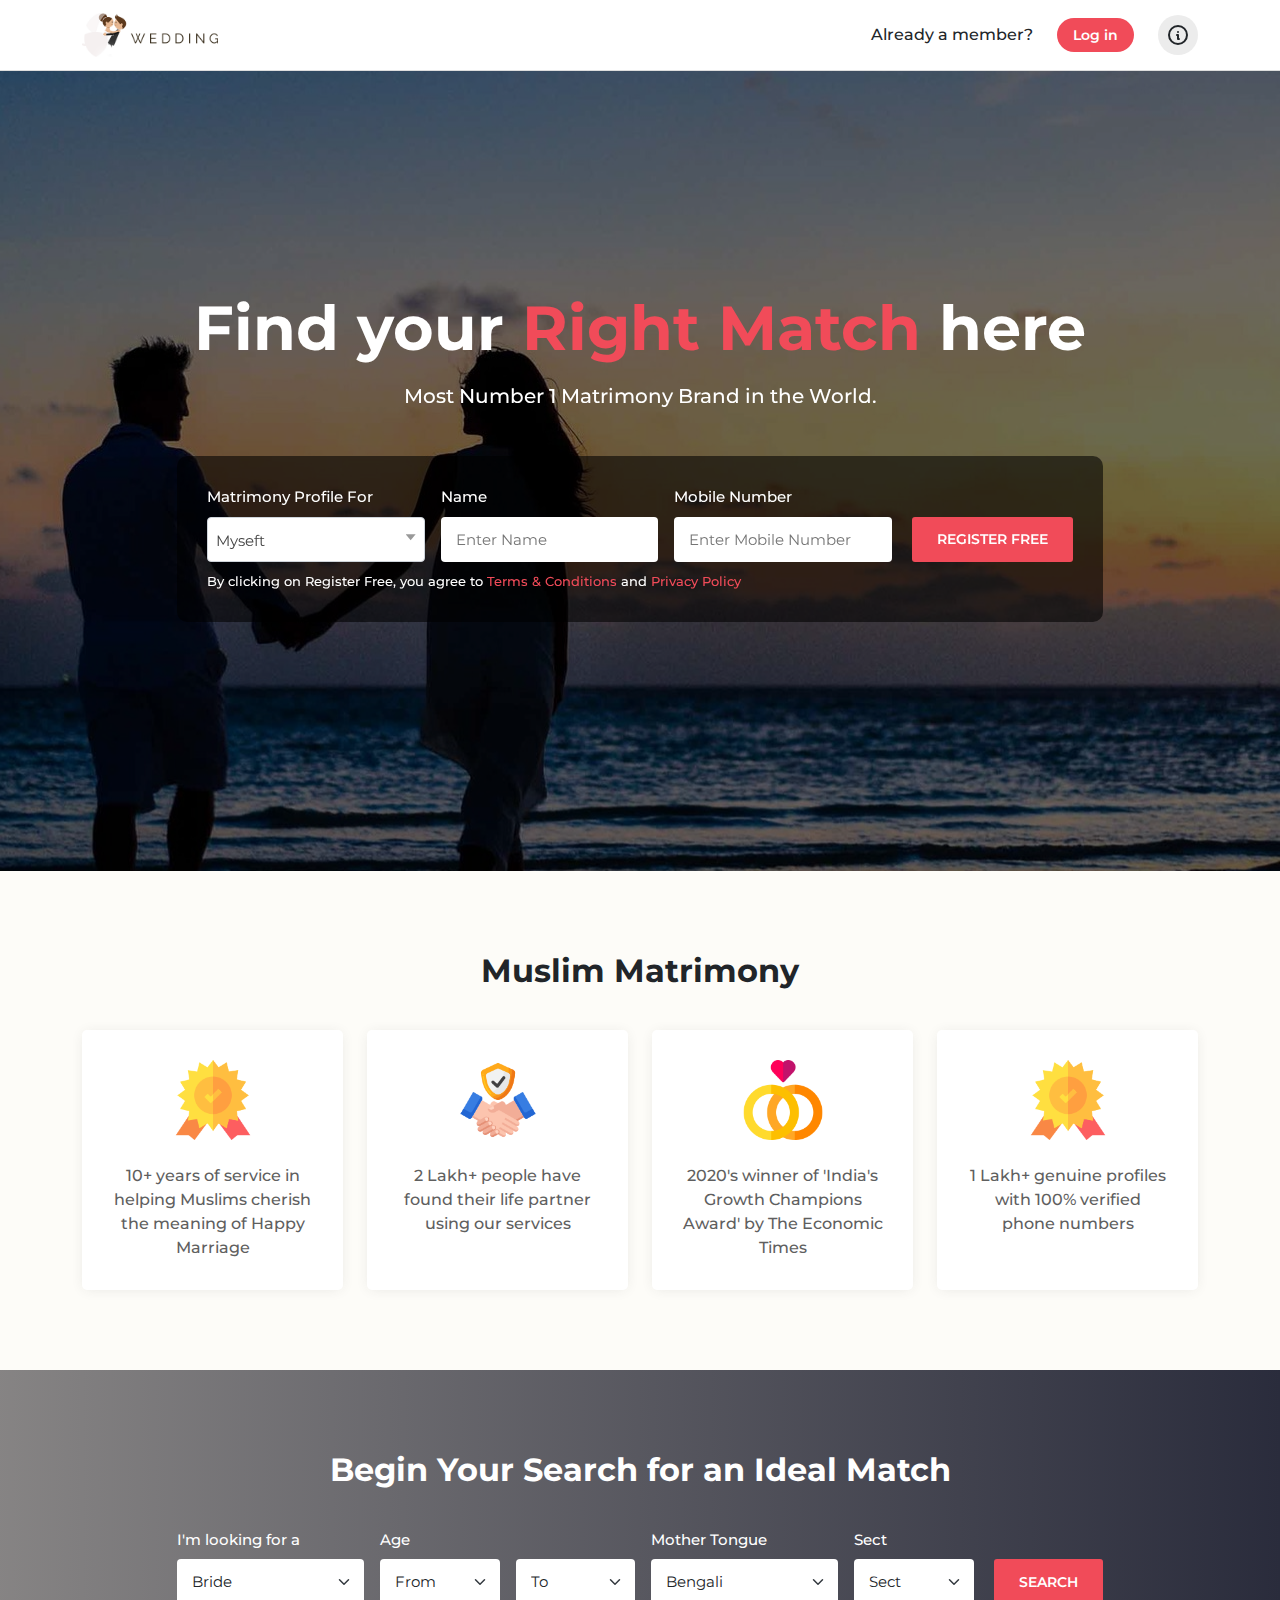
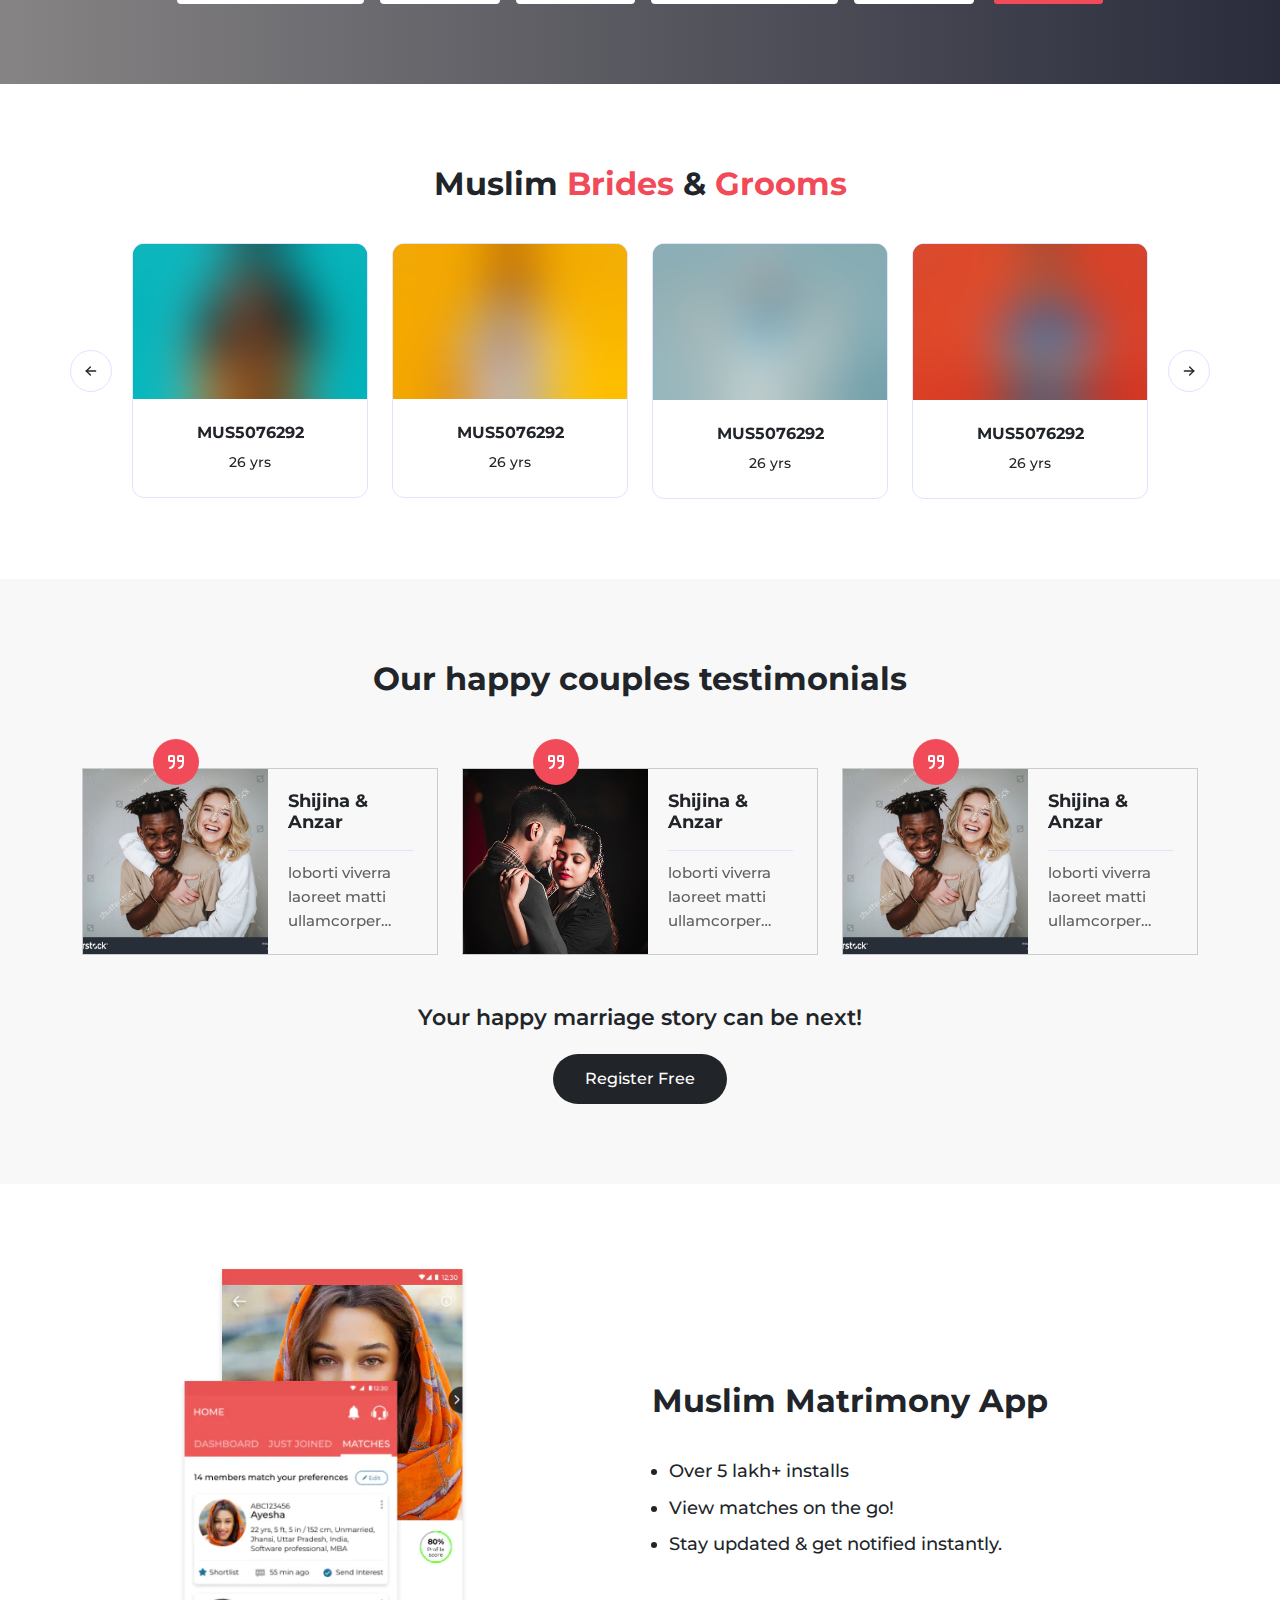
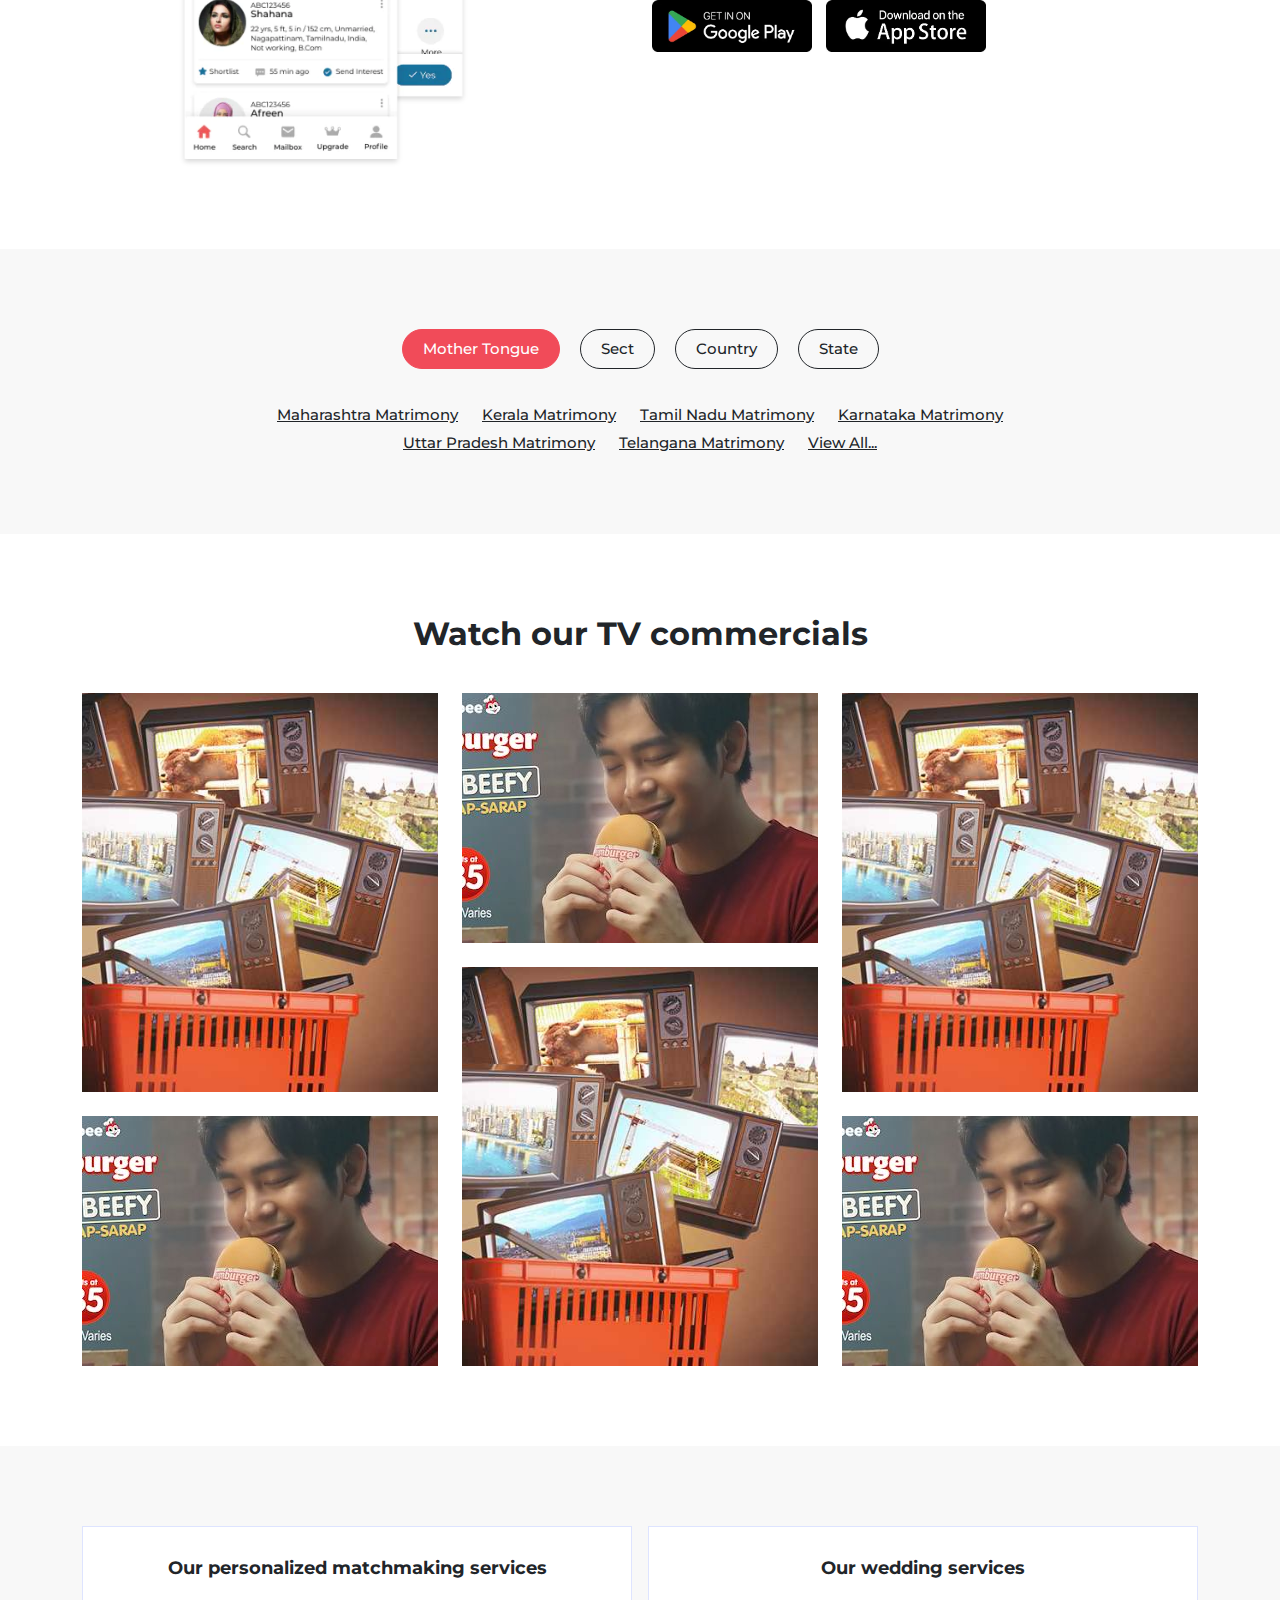
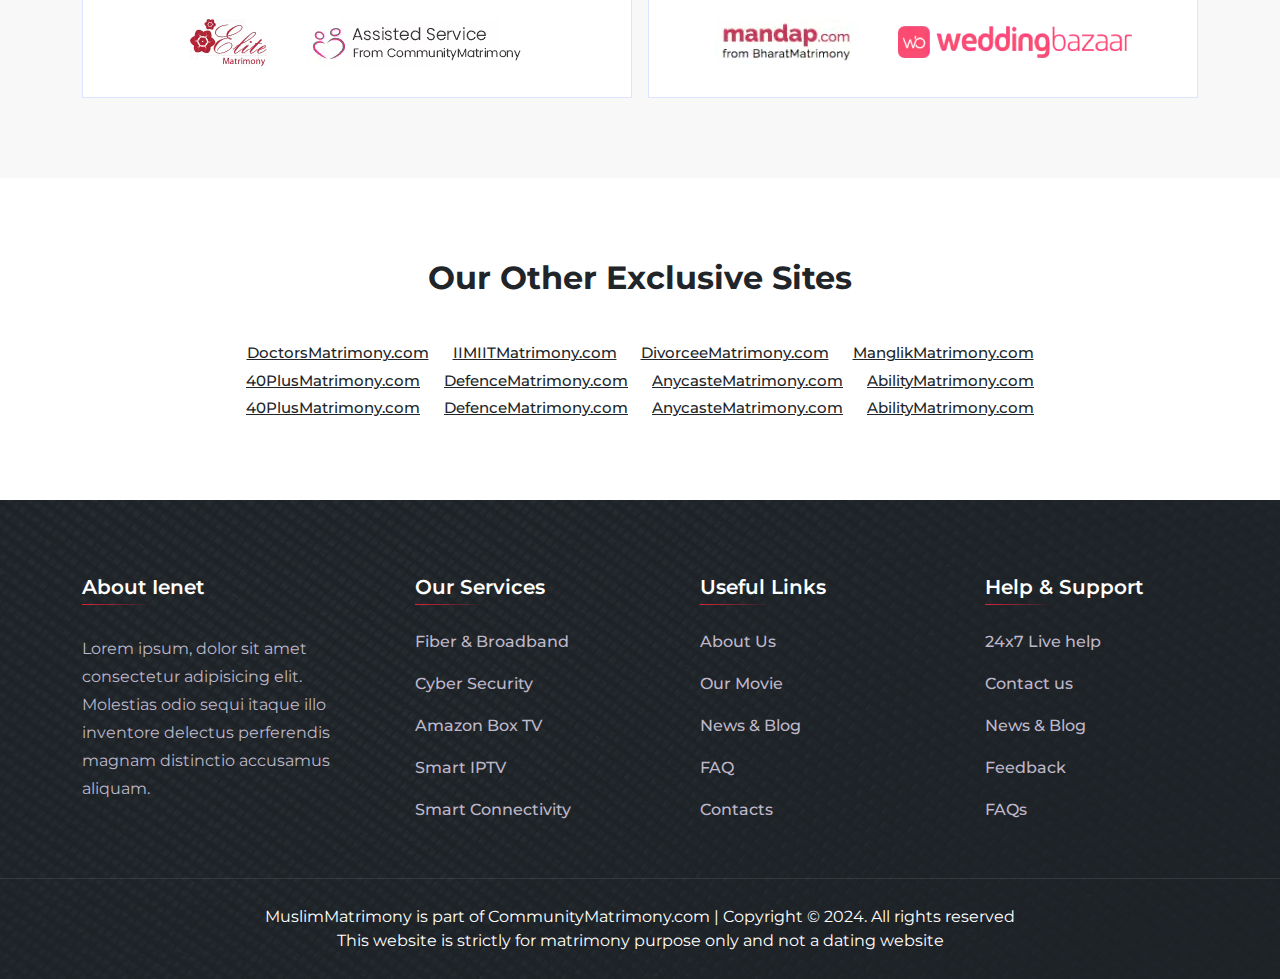
==== commit c080eae1: "responsive done" ====
--- a/index.html
+++ b/index.html
@@ -29,7 +29,7 @@
     <nav class="navbar navbar-expand-xl d-none d-xl-flex">
       <div class="container">
         <a class="navbar-brand" href="index.html">
-          <img src="images/logo.png" alt="logo" width="280">
+          <img src="images/logo.png" alt="logo" width="140">
         </a>
         <button class="navbar-toggler" type="button" data-bs-toggle="collapse" data-bs-target="#navbarSupportedContent"
           aria-controls="navbarSupportedContent" aria-expanded="false" aria-label="Toggle navigation">
@@ -66,10 +66,10 @@
         <div class="container">
           <div class="d-flex justify-content-between align-items-center">
             <div class="logo">
-              <a href="index-2.html"> <img src="images/logo.png" alt="logo"></a>
+              <a href="index-2.html"> <img src="images/logo.png" alt="logo" width="140"></a>
             </div>
             <div class="bars">
-              <i class="fas fa-bars"></i>
+              <svg  xmlns="http://www.w3.org/2000/svg"  width="24"  height="24"  viewBox="0 0 24 24"  fill="none"  stroke="currentColor"  stroke-width="1.5"  stroke-linecap="round"  stroke-linejoin="round"  class="icon icon-tabler icons-tabler-outline icon-tabler-menu-2"><path stroke="none" d="M0 0h24v24H0z" fill="none"/><path d="M4 6l16 0" /><path d="M4 12l16 0" /><path d="M4 18l16 0" /></svg>
             </div>
           </div>
         </div>
@@ -77,46 +77,17 @@
       <div class="mobile-menu-overlay"></div>
       <div class="mobile-menu-main">
         <div class="logo">
-          <a href="index.html"> <img src="images/logo.png" alt="logo"></a>
-        </div>
-        <div class="close-mobile-menu"><i class="fas fa-times"></i></div>
-        <div class="menu-body">
-          <div class="menu-list">
-            <ul class="list-unstyled">
-              <li class="nav-item">
-                <a class="nav-link active" aria-current="page" href="#">
-                  Consultation
-                </a>
-              </li>
-              <li class="nav-item">
-                <a class="nav-link" href="#">
-                  Health Plans
-                </a>
-              </li>
-              <li class="nav-item">
-                <a class="nav-link" href="#">
-                  Order Medicine
-                </a>
-              </li>
-              <li class="nav-item">
-                <a class="nav-link" href="#">
-                  Home Diagnostics
-                </a>
-              </li>
-              <li class="nav-item">
-                <a class="nav-link" href="#">
-                  Employers & NGOs
-                </a>
-              </li>
-              <li class="nav-item">
-                <a class="nav-link" href="#">
-                  For Doctors
-                </a>
-              </li>
-            </ul>
-          </div>
-        </div>
-        <div class="mobile-menu-action-btn pt-4">
+          <a href="index.html"> <img src="images/logo.png" alt="logo" width="140"></a>
+        </div>
+        <div class="close-mobile-menu"><svg  xmlns="http://www.w3.org/2000/svg"  width="24"  height="24"  viewBox="0 0 24 24"  fill="none"  stroke="currentColor"  stroke-width="1.5"  stroke-linecap="round"  stroke-linejoin="round"  class="icon icon-tabler icons-tabler-outline icon-tabler-x"><path stroke="none" d="M0 0h24v24H0z" fill="none"/><path d="M18 6l-12 12" /><path d="M6 6l12 12" /></svg></div>
+        <div class="info_dropdown_boxs">
+          <h4 class="title">For Service Assistance</h4>
+          <a href="tel:7538897555">Call 7538897555 (Toll-Free)</a>
+          <hr>
+          <h4 class="title">For Payment Assistance</h4>
+          <a href="tel:7538897555">Call 7538897555 (Toll-Free)</a>
+        </div>
+        <div class="mobile-menu-action-btn pt-0">
           <a href="login.html" class="uppercase">Log in</a>
         </div>
       </div>
@@ -135,7 +106,7 @@
           <div class="item_text">
             <div class="container">
               <div class="row">
-                <div class="col-lg-10 mx-auto">
+                <div class="col-xl-10 mx-auto">
                   <div class="text text-center">
                     <h2 class="title">Find your <span>Right Match</span> here</h2>
                     <p>Most Number 1 Matrimony Brand in the World.</p>
@@ -144,7 +115,7 @@
                         <div class="main">
                           <div class="fields">
                             <div class="row g-3">
-                              <div class="col-lg-4">
+                              <div class="col-lg-4 col-md-4">
                                 <label class="form-label">Matrimony Profile For</label>
                                 <select class="form-select shadow-none chosen" aria-label="Default select example">
                                   <option selected>Myseft</option>
@@ -156,13 +127,13 @@
                                   <option value="3">Friend</option>
                                 </select>
                               </div>
-                              <div class="col-lg-4">
+                              <div class="col-lg-4 col-md-4">
                                 <div class="input_groups">
                                   <label class="form-label">Name</label>
                                   <input type="text" placeholder="Enter Name">
                                 </div>
                               </div>
-                              <div class="col-lg-4">
+                              <div class="col-lg-4 col-md-4">
                                 <div class="input_groups">
                                   <label class="form-label">Mobile Number</label>
                                   <input type="text" placeholder="Enter Mobile Number">
@@ -189,7 +160,7 @@
           <div class="item_text">
             <div class="container">
               <div class="row">
-                <div class="col-lg-10 mx-auto">
+                <div class="col-xl-10 mx-auto">
                   <div class="text text-center">
                     <h2 class="title">Find your <span>Right Match</span> here</h2>
                     <p>Most Number 1 Matrimony Brand in the World.</p>
@@ -198,7 +169,7 @@
                         <div class="main">
                           <div class="fields">
                             <div class="row g-3">
-                              <div class="col-lg-4">
+                              <div class="col-lg-4 col-md-4">
                                 <label class="form-label">Matrimony Profile For</label>
                                 <select class="form-select shadow-none chosen" aria-label="Default select example">
                                   <option selected>Myseft</option>
@@ -210,13 +181,13 @@
                                   <option value="3">Friend</option>
                                 </select>
                               </div>
-                              <div class="col-lg-4">
+                              <div class="col-lg-4 col-md-4">
                                 <div class="input_groups">
                                   <label class="form-label">Name</label>
                                   <input type="text" placeholder="Enter Name">
                                 </div>
                               </div>
-                              <div class="col-lg-4">
+                              <div class="col-lg-4 col-md-4">
                                 <div class="input_groups">
                                   <label class="form-label">Mobile Number</label>
                                   <input type="text" placeholder="Enter Mobile Number">
@@ -246,7 +217,7 @@
       <div class="container">
         <h3 class="section_title">Muslim Matrimony</h3>
         <div class="row g-4">
-          <div class="col-lg-3">
+          <div class="col-lg-3 col-md-6">
             <div class="features_item text-center">
               <div class="image">
                 <img src="images/img-1.png" alt="img-1" width="80">
@@ -256,7 +227,7 @@
               </div>
             </div>
           </div>
-          <div class="col-lg-3">
+          <div class="col-lg-3 col-md-6">
             <div class="features_item text-center">
               <div class="image">
                 <img src="images/img-2.png" alt="img-1" width="80">
@@ -266,7 +237,7 @@
               </div>
             </div>
           </div>
-          <div class="col-lg-3">
+          <div class="col-lg-3 col-md-6">
             <div class="features_item text-center">
               <div class="image">
                 <img src="images/img-3.png" alt="img-1" width="80">
@@ -276,7 +247,7 @@
               </div>
             </div>
           </div>
-          <div class="col-lg-3">
+          <div class="col-lg-3 col-md-6">
             <div class="features_item text-center">
               <div class="image">
                 <img src="images/img-1.png" alt="img-1" width="80">
@@ -295,11 +266,11 @@
       <div class="container">
         <h3 class="section_title text-white">Begin Your Search for an Ideal Match</h3>
         <div class="row">
-          <div class="col-lg-10 mx-auto">
+          <div class="col-xl-10 mx-auto">
             <div class="main">
               <div class="fields">
                 <div class="row g-3">
-                  <div class="col-lg-3">
+                  <div class="col-lg-3 col-md-6">
                     <div class="input_groups">
                       <label>I'm looking for a</label>
                       <select class="form-select form-select-lg">
@@ -308,7 +279,7 @@
                       </select>
                     </div>
                   </div>
-                  <div class="col-lg-2">
+                  <div class="col-lg-2 col-md-6">
                     <div class="input_groups">
                       <label>Age</label>
                       <select class="form-select form-select-lg">
@@ -319,7 +290,7 @@
                       </select>
                     </div>
                   </div>
-                  <div class="col-lg-2">
+                  <div class="col-lg-2 col-md-6">
                     <div class="input_groups">
                       <label class="opacity-0">Age</label>
                       <select class="form-select form-select-lg">
@@ -330,7 +301,7 @@
                       </select>
                     </div>
                   </div>
-                  <div class="col-lg-3">
+                  <div class="col-lg-3 col-md-6">
                     <div class="input_groups">
                       <label>Mother Tongue</label>
                       <select class="form-select form-select-lg">
@@ -341,7 +312,7 @@
                       </select>
                     </div>
                   </div>
-                  <div class="col-lg-2">
+                  <div class="col-lg-2 col-md-6">
                     <div class="input_groups">
                       <label>Sect</label>
                       <select class="form-select form-select-lg">
@@ -544,7 +515,7 @@
         <div class="row">
           <div class="col-lg-10 mx-auto">
             <div class="row">
-              <div class="col-lg-4 offset-1">
+              <div class="col-lg-4 col-md-6 mx-auto mx-lg-0 offset-lg-1">
                 <div class="image">
                   <img src="images/app.webp" alt="app" class="img-fluid w-100">
                 </div>
@@ -737,7 +708,7 @@
      <!-- matchmaking service area start -->
       <section class="matchmaking_area">
         <div class="container">
-          <div class="row">
+          <div class="row g-3">
             <div class="col-lg-6">
               <div class="item">
                 <h3 class="section_title">Our personalized matchmaking services</h3>
@@ -811,7 +782,7 @@
               </p>
             </div>
           </div>
-          <div class="col-md-6 col-xl-3">
+          <div class="col-md-5 ms-auto col-xl-3">
             <div class="footer-widget footer-widget--links ps-xl-5">
               <h2 class="footer-widget__title">our services</h2>
               <ul class="list-unstyled footer-widget__links">
@@ -835,7 +806,7 @@
               </ul>
             </div>
           </div>
-          <div class="col-md-6 col-xl-3">
+          <div class="col-md-5 ms-auto col-xl-3">
             <div class="footer-widget footer-widget--links ps-xl-5">
               <h2 class="footer-widget__title">Help & Support</h2>
               <ul class="list-unstyled footer-widget__links">
--- a/css/style.css
+++ b/css/style.css
@@ -225,7 +225,7 @@
   position: relative;
   z-index: 999;
   width: 100%;
-  padding: 5px 0;
+  padding: 8px 0;
   border-bottom: 1px solid #ddd;
 }
 .header_area .navbar {
@@ -302,6 +302,28 @@
   opacity: 1;
 }
 
+.info_dropdown_boxs {
+  background-color: #ffffff;
+  padding: 24px;
+  cursor: auto;
+  color: #212529;
+}
+.info_dropdown_boxs .title {
+  font-size: 15px;
+  font-weight: 500;
+  margin-bottom: 7px;
+  color: #212529;
+}
+.info_dropdown_boxs a {
+  color: #5f5f5f;
+  font-size: 13px;
+  font-weight: 500;
+  color: #212529;
+}
+.info_dropdown_boxs a:hover {
+  color: #f14b59;
+}
+
 #header-fixed-height.active-height {
   display: block;
   height: 67px;
@@ -331,42 +353,23 @@
 .mobile-menu-area .mobile-topbar {
   width: 100%;
   background-color: #ffffff;
-  padding: 13px 0;
 }
 
 .mobile-menu-area .mobile-topbar .bars {
   position: relative;
-}
-
-.mobile-menu-area .mobile-topbar .bars i {
+  cursor: pointer;
+  width: 35px;
   height: 35px;
-  width: 45px;
-  color: #212529;
-  font-size: 24px;
-  text-align: center;
-  line-height: 35px;
-  border-radius: 3px;
-  cursor: pointer;
+  display: flex;
+  justify-content: center;
+  align-items: center;
+  border: 1px solid #212529;
+  border-radius: 5px;
   transition: all linear 0.2s;
 }
-
-.mobile-menu-area .mobile-topbar .icon i {
-  width: 45px;
-  height: 45px;
-  background-color: #ffffff;
-  border-radius: 50%;
-  text-align: center;
-  line-height: 45px;
-  font-size: 16px;
-  cursor: pointer;
-  transition: all linear 0.2s;
-  box-shadow: 0px 0px 10px 0px rgba(0, 0, 0, 0.1);
-}
-
-.mobile-menu-area .mobile-topbar .icon i:hover {
-  background-color: #f14b59;
-  color: #ffffff;
-  border-color: #f14b59;
+.mobile-menu-area .mobile-topbar .bars:hover {
+  background-color: #212529;
+  color: #ffffff;
 }
 
 .mobile-menu-area .mobile-menu-overlay {
@@ -397,24 +400,9 @@
 
 .mobile-menu-area .mobile-menu-main .close-mobile-menu {
   position: absolute;
-  top: 16px;
-  right: 10px;
-}
-
-.mobile-menu-area .mobile-menu-main .close-mobile-menu i {
-  width: 40px;
-  height: 40px;
-  text-align: center;
-  line-height: 40px;
-  color: #212529;
-  font-size: 17px;
+  top: 30px;
+  right: 20px;
   cursor: pointer;
-  transition: all linear 0.2s;
-  transition: all linear 0.2s;
-}
-
-.mobile-menu-area .mobile-menu-main .close-mobile-menu i:hover {
-  color: #f14b59;
 }
 
 .mobile-menu-area .mobile-menu-main .menu-body .menu-list {
@@ -1134,7 +1122,7 @@
 }
 .footer_area .overlay {
   background-color: rgba(33, 37, 41, 0.9);
-  margin-top: 100px;
+  margin-top: 80px;
   padding-top: 80px;
 }
 
@@ -1525,6 +1513,9 @@
 }
 
 /* search result area start */
+.search_result_area {
+  padding-top: 80px;
+}
 .search_result_area select {
   height: 45px;
   width: 100%;
@@ -1622,6 +1613,8 @@
   border-radius: 50%;
   border: 1px solid #ccc;
   cursor: pointer;
+  position: relative;
+  top: -2px;
 }
 
 .search_result_area .left_filter .form-check label {
--- a/css/responsive.css
+++ b/css/responsive.css
@@ -1,515 +1,352 @@
-@media (min-width: 1400px) and (max-width: 1799.98px) {
-  .dashboard_area .content_body .left_content .check_doctor_item .see_btn a {
-    margin-left: 18px;
-  }
-  .dashboard_area .content_body .left_content .check_doctor_item {
-    display: flex;
-    align-items: center;
-    gap: 24px;
-    background-color: #F4F9FD;
-    border-radius: 10px;
-    padding: 20px;
-    flex-direction: column;
-  }
-  .video_call_area {
-    max-width: 90%;
+@media (max-width: 1399.98px) {
+  .testimonial_area .testimonial_item .image {
+    width: 185px;
+    height: 185px;
+  }
+
+  .videos_area .main .video_item:nth-child(2n+1) {
+    height: 399px;
+  }
+
+  .videos_area .main .video_item.moved-up {
+    margin-top: -149px;
   }
 }
-@media (max-width: 1399.98px) {
-  .header_area .navbar-nav .nav-item .nav-link {
-    font-size: 14px;
-  }
-  .header_area .login_btn {
-    margin-left: 10px;
-  }
-  .single_specialities_area .right_info .item .image {
-    display: flex;
-    gap: 24px;
-    flex-direction: column;
-  }
-  .banner_area .banner_item .banner_title {
-    padding-right: 0;
-  }
-  .banner_area .banner_item .text {
-    max-width: 70%;
-    padding-left: 80px;
-  }
-  .banner_area .banner_item .banner_title {
-    font-size: 53px;
-    line-height: 74px;
-  }
-  .banner_area .banner_item .banner_des {
-    font-size: 20px;
-    font-weight: 400;
-    line-height: 35px;
-  }
-  .why_use .about-content {
-    padding-right: 80px;
-  }
-  .section_title .title {
-    font-size: 42px;
-  }
-  .just_few_steps_content {
-    padding-left: 80px;
-  }
-  .qr_banner_area .overlay .text .title {
-    font-size: 29px;
-    margin-bottom: 32px;
-  }
-  .login_area .form {
-    margin-left: 0;
-  }
-  .dashboard_area .content_body .left_content .top_banner .text p a {
-    margin-left: 15px;
-    position: relative;
-    z-index: 99;
-  }
-  .dashboard_area .content_body .right_content .specilities_list .specialities_item {
-    padding-left: 14px;
-  }
-  .dashboard_area .content_body .right_content .specilities_list .specialities_item .text {
+
+@media (max-width: 1199.98px) {
+  .banner_area .text .title {
+    font-size: 52px;
+    font-weight: 700;
+    margin-bottom: 16px;
+    color: #ffffff;
+  }
+
+  .slideshow .item {
+    height: 600px;
+  }
+
+  .slideshow .item .item_text {
+    padding-bottom: 102px;
+    padding-top: 133px;
+  }
+
+  p {
     font-size: 15px;
   }
-  .dashboard_area .content_body .left_content .check_doctor_item .see_btn a {
-    font-size: 13px;
-    margin-left: 10px;
-  }
-  .video_call_area {
-    max-width: 100%;
-  }
-}
-@media (max-width: 1199.98px) {
-  .header_area {
-    padding: 0;
-  }
-  .footer_area .col_label::before {
-    display: none;
-  }
-  .footer_area .apps .title {
-    font-size: 22px;
-    line-height: 27px;
-  }
-  .footer_area .footer_widget a {
-    font-size: 17px;
-  }
-  .footer_area .contact li a {
-    font-size: 17px;
-  }
-  p {
-    font-size: 17px;
-  }
-  .single_specialities_area .filter_sidebar {
+
+  .features_area .features_item {
+    padding: 24px;
+  }
+
+  .project_details_area_page .project_details .middle_image .image_item:nth-child(2) {
+    width: 48.86%;
+  }
+
+  .videos_area .main .video_item:nth-child(2n+1) {
+    height: 334px;
+  }
+
+  .videos_area .main .video_item.moved-up {
+    margin-top: -84px;
+  }
+
+  .search_result_area .left_filter_search {
     position: fixed;
     top: 0;
+    left: 0;
+    z-index: 999;
+    background-color: #fff;
+    width: 320px;
+    left: -320px;
+    transition: all linear 0.2s;
+    height: 100%;
+    padding: 20px;
+    overflow-y: auto;
+    box-shadow: 7px 0px 15px rgba(0, 0, 0, 0.1);
+  }
+
+  .show.left_filter_search {
+    left: 0 !important;
+  }
+
+  .search_result_area .left_filter {
+    position: static;
+  }
+
+  .profile_search_mobile button {
+    border-radius: 5px;
+    background-color: #000;
+    border: 0;
+    color: #fff;
+    display: flex;
+    justify-content: center;
+    padding: 8px 20px;
+    align-items: center;
+    font-size: 14px;
+    font-weight: 500;
+  }
+
+  .profile_search_mobile button:hover {
+    background-color: #F14B59;
+  }
+
+  .search_result_area {
+    padding-top: 40px;
+  }
+
+  .bread_crumb_area {
+    padding: 60px 0;
+  }
+
+  .bread_crumb_area .title {
+    font-size: 30px;
+  }
+}
+
+@media (max-width: 991.98px) {
+
+  .banner_area .text .title {
+    font-size: 42px;
+  }
+
+  .banner_area .form .main {
+    display: block;
+  }
+
+  .banner_area .form .main .buttons {
+    width: 100%;
+    margin-top: 20px;
+  }
+
+  .banner_area .form .main .buttons button {
+    width: 100%;
+  }
+
+  .search_area .main .buttons button {
+    width: 100%;
+  }
+
+  .slideshow .item {
+    height: 629px;
+  }
+
+  .search_area .main {
+    display: block;
+  }
+
+  .search_area .main .buttons {
+    margin-top: 20px;
+    text-align: center;
+  }
+
+  .app_area .text .section_title {
+    text-align: center !important;
+    margin-top: 40px;
+  }
+
+  .app_area .text {
+    text-align: center;
+  }
+
+  .app_area .text ul li {
+    list-style: none;
+  }
+
+  .videos_area .main .video_item:nth-child(2n+1) {
+    height: 249px;
+  }
+
+  .videos_area .main .video_item:nth-child(2n) {
+    height: 165px;
+  }
+
+  .videos_area .main {
+    gap: 12px;
+  }
+
+  .videos_area .main .video_item .overlay .vidplay {
+    width: 80px;
+    height: 51px;
+    font-size: 20px;
+  }
+
+}
+
+@media (max-width: 767.98px) {
+
+  .videos_area .main {
+    display: flex;
+    flex-direction: column;
+  }
+
+  .videos_area .main .video_item:nth-child(2n) {
+    height: unset;
+  }
+
+  .videos_area .main .video_item:nth-child(2n+1) {
+    height: unset;
+  }
+
+  .videos_area .main .video_item.moved-up {
+    margin-top: 0;
+  }
+
+  .slideshow .item {
+    height: 846px;
+  }
+
+  .slideshow .item .item_text {
+    padding-bottom: 60px;
+    padding-top: 60px;
+  }
+
+  .slideshow .item {
+    height: 696px;
+  }
+
+  .banner_area .text .title {
+    font-size: 34px;
+  }
+
+  .search_area .main .fields .input_groups label.opacity-0 {
+    display: none;
+  }
+
+  .footer_area {
+    text-align: center;
+  }
+
+  .footer-widget__title {
+    display: inline-block;
+  }
+
+  .main-footer__copyright {
+    font-size: 14px;
+  }
+
+  .footer-widget__info li,
+  .footer-widget__links li {
+    font-size: 15px;
+  }
+
+  .search_result_area .profile_list .list_item {
+    flex-direction: column;
+    gap: 24px;
+  }
+}
+
+@media (max-width: 575.98px) {
+  .banner_area .text p {
+    padding-bottom: 1px;
+    margin-bottom: 10px;
+    font-size: 16px;
+  }
+
+  .banner_area .text .title {
+    font-size: 30px;
+  }
+
+  .slideshow .item {
+    height: 712px;
+  }
+
+  .section_title {
+    font-size: 28px;
+  }
+
+  .features_area {
+    padding: 60px 0;
+  }
+
+  .search_area {
+    padding: 60px 0;
+  }
+
+  .testimonial_area .testimonial_item .image {
+    width: 154px;
+    height: 154px;
+  }
+
+  .profile_area {
+    margin-top: 60px;
+  }
+
+  .testimonial_area {
+    padding: 60px 0;
+    margin-top: 60px;
+  }
+
+  .app_area {
+    margin-top: 60px;
+  }
+
+  .browse_profile_area {
+    margin-top: 60px;
+    padding: 60px 0;
+  }
+
+  .browse_profile_area .nav-pills {
+    gap: 15px;
+  }
+
+  .browse_profile_area .nav-pills .nav-link {
+    margin: 0;
+  }
+
+  .videos_area {
+    padding-top: 60px;
+  }
+
+  .matchmaking_area {
+    padding: 60px 0;
+  }
+
+  .matchmaking_area .item ul img {
+    width: 100%;
+  }
+
+  .footer_area .overlay {
+    margin-top: 60px;
+    padding-top: 60px;
+  }
+
+  .matchmaking_area {
+    padding: 60px 0;
+    margin-top: 60px;
+  }
+
+  .bread_crumb_area .title {
+    font-size: 24px;
+  }
+
+  .bread_crumb_area {
+    padding: 45px 0;
+  }
+
+  .search_result_area .left_filter_search {
+    width: 300px;
     left: -300px;
-    z-index: 999;
-    width: 300px;
-    height: 100%;
-    overflow-y: scroll;
-    transition: all linear 0.3s;
-  }
-  .mobile_filter_option {
-    background-color: #19CE67;
-    color: #fff;
-    border-radius: 5px;
+  }
+
+  .search_result_area .left_filter .accordion-button {
     font-size: 15px;
-    font-weight: 500;
-    text-transform: uppercase;
-    border: 0;
-    padding: 6px 12px;
-  }
-  .mobile_filter_option:hover {
-    background-color: #222;
-  }
-  .mobile_filter_option svg {
-    margin-right: 2px;
+  }
+
+  .search_result_area .profile_list .list_item .image {
+    margin-right: 0;
+    width: 100%;
+    overflow: hidden;
+    flex: 0 0 auto;
+    height: auto;
     position: relative;
-    top: 0px;
-  }
-  .filter_sidebar.active {
-    left: 0 !important;
-  }
-  .specialities_details_area .profile_main .consultation {
-    margin-top: 24px;
-  }
-  .specialities_details_area .profile_tabs_info .info_blocks .short_info .main {
-    grid-template-columns: unset;
-  }
-  .banner_area .servicer_main {
-    grid-template-columns: repeat(3, 1fr);
-    margin-top: 0;
-    padding-top: 80px;
-  }
-  .why_use .about-content {
-    padding: 30px;
-  }
-  .just_few_steps_content {
-    padding: 30px;
-  }
-  .section_title .title {
-    font-size: 35px;
-  }
-  .main_tabs .col-lg-5 {
-    align-self: center;
-  }
-  .mobile-menu-area .mobile-topbar {
-    width: 100%;
-    background-color: #ffffff;
-    padding: 13px 0;
-    border-bottom: 1px solid #ddd;
-  }
-  .login_area {
-    padding: 60px 0;
-  }
-  .login_area .form {
-    margin-left: 0;
-    margin-top: 30px;
-  }
-  #header-fixed-height.active-height {
-    height: 62px;
-  }
-  .dashboard_area aside {
-    left: -275px;
-    background-color: #fff;
-    transition: all linear 0.2s;
-  }
-  .dashboard_area .content_body {
-    padding-left: 24px;
-  }
-  .dashboard_area .content_body .left_content .check_doctor_item .left .text .n_title {
-    font-size: 14px;
-  }
-  .dashboard_area .content_body .right_content .video_content .video_thumb {
-    height: 328px;
-  }
-  .dashboard_area .top_header .right_option .search {
-    width: 349px;
-  }
-  .dash_sidebar_control {
-    background-color: transparent;
-    border: 0;
-  }
-  .dash_sidebar_control svg {
-    width: 27px;
-    height: 27px;
-  }
-  .show_sidebar {
-    left: 0 !important;
-  }
-}
-@media (max-width: 991.98px) {
-  .specialities_details_area .profile_main .profile {
-    gap: 24px;
-  }
-  .specialities_details_area .profile_main .profile .image {
-    height: 336px;
-  }
-  .banner_area .banner_item .text {
-    max-width: 100%;
-    padding: 0 80px;
-  }
-  .banner_area .banner_item {
-    padding: 100px 0;
-    padding-bottom: 100px;
-  }
-  .banner_area .banner_item .banner_title {
-    font-size: 43px;
-    line-height: 63px;
-    padding-bottom: 20px;
-  }
-  .banner_area .banner_item .banner_des {
-    font-size: 18px;
-    font-weight: 400;
-    line-height: 29px;
-  }
-  .when_to_use_area {
-    padding: 0;
-  }
-  .when_to_use_area .image {
-    margin-top: 0;
-  }
-  .when_to_use_area .info_main {
-    margin-top: 50px;
-  }
-  .when_to_use_area .info_main .info_item + .info_item {
-    margin-top: 40px;
-  }
-  .easy_steps_feel_better_area .main_tabs .image {
-    max-width: 511px;
-    margin-left: unset;
-    margin-top: 0;
-    margin: 0 auto;
-  }
-  .easy_steps_feel_better_area .section_title {
-    margin-bottom: 0;
-  }
-  .easy_steps_feel_better_area .main_tabs .info_item {
-    margin-top: 40px;
-  }
-  .qr_banner_area .overlay .text {
-    text-align: center;
-  }
-  .qr_banner_area .overlay .text p {
-    max-width: 100%;
-    margin-bottom: 30px;
-  }
-  .image.d-flex.align-items-center.gap-4.justify-content-end {
-    justify-content: center !important;
-  }
-  .login_area .main .item .text {
-    font-size: 16px;
-    line-height: 22px;
-  }
-  .dashboard_area .top_header .right_option .doctor .doctor_btn {
-    display: none;
-  }
-  .dashboard_area .top_header .right_option .search {
-    width: 307px;
-  }
-  .dashboard_area .top_header .right_option .profile .user_profile {
-    padding-right: 0;
-  }
-  .dashboard_area .top_header {
-    padding: 12px 24px !important;
-  }
-  .logo_part {
-    border-bottom: 1px solid #ddd;
-    padding-bottom: 8px;
-    margin-bottom: 10px;
-  }
-  .dashboard_area aside {
-    top: 76px;
-  }
-}
-@media (max-width: 767.98px) {
-  .specialities_area .top_title .title {
-    font-size: 26px;
-  }
-  .specialities_area .top_title {
-    margin-bottom: -30px;
-  }
-  .footer_area .footer_widget {
-    padding-top: 0;
-  }
-  .footer_area {
-    padding: 80px 0 20px 0;
-  }
-  .specialities_area {
-    padding-top: 70px;
-    padding-bottom: 70px;
-  }
-  .pagination-area .page-numbers {
-    width: 40px;
-    height: 40px;
-    line-height: 40px;
-  }
-  .specialities_details_area .profile_main .profile {
-    gap: 35px;
-    flex-direction: column;
-  }
-  .banner_area .icons {
-    display: none !important;
-  }
-  .banner_area .banner_item .text {
-    max-width: 100%;
-    padding: 0;
-  }
-  .banner_area .servicer_main {
-    grid-template-columns: repeat(2, 1fr);
-  }
-  .just_few_steps {
-    padding-top: 40px;
-    padding-bottom: 40px;
-  }
-  .easy_steps_feel_better_area .main_tabs .left .num {
-    width: 50px;
-  }
-  .easy_steps_feel_better_area .main_tabs .info_item .right {
-    margin-left: 24px;
-  }
-  .section_title .title {
-    font-size: 30px;
-    line-height: 42px;
-  }
-  .plans_area .bottom_info {
-    gap: 14px;
-    padding: 20px;
-    flex-direction: column;
-  }
-  .plans_area .bottom_info {
-    text-align: center;
-  }
-  .contact_form_area .contact_form .section_title p {
-    font-size: 16px;
-  }
-  .contact_form_area .contact_form {
-    padding: 40px 20px;
-  }
-  .qr_banner_area {
-    margin-top: 60px;
-  }
-  .faq_area .accordion-item .accordion-header .accordion-button {
-    font-size: 16px;
-  }
-  .top_header .logo {
-    display: none;
-  }
-  .dashboard_area .top_header .right_option {
-    gap: 7px;
-  }
-  .dashboard_area .top_header .right_option .profile .user_profile span {
-    display: none;
-  }
-  .dashboard_area .top_header .right_option .profile .notification {
-    display: none;
-  }
-  .video_call_area .call_video {
-    padding: 10px;
-  }
-}
-@media (max-width: 575.98px) {
-  .mobile_filter_option {
-    margin-bottom: 15px;
-  }
-  .single_specialities_area .right_info .top_title {
-    text-align: center;
-  }
-  .specialities_details_area .profile_main .profile .image {
-    height: unset;
-    width: 100%;
-  }
-  .specialities_details_area .profile_main .profile {
-    padding: 20px;
-  }
-  .specialities_details_area .profile_main .info_tabs .nav-link {
-    gap: 5px;
-    padding: 16px 14px;
-  }
-  .banner_area .banner_item .banner_title {
-    font-size: 32px;
-    line-height: 45px;
-    padding-bottom: 20px;
-  }
-  .banner_area .servicer_main {
-    grid-template-columns: repeat(1, 1fr);
-  }
-  .banner_area .download_app p {
-    font-size: 19px;
-    line-height: 28px;
-  }
-  .banner_area .download_app {
-    padding: 60px 0;
-  }
-  .banner_area {
-    padding-top: 0;
-    padding-bottom: 0;
-  }
-  .why_use .about-content {
-    padding: 15px;
-  }
-  .just_few_steps_content {
-    padding: 15px;
-  }
-  .when_to_use_area .info_main .info_item p {
-    font-size: 16px;
-  }
-  .easy_steps_feel_better_area {
-    padding: 60px 0;
-  }
-  .easy_steps_feel_better_area .main_tabs .info_item {
-    margin-top: 40px;
-    flex-direction: column;
-    gap: 15px;
-  }
-  .section_title p {
-    font-size: 16px;
-  }
-  .main_doctime_service {
-    padding-top: 60px;
-    padding-bottom: 60px;
-    margin-top: 60px;
-  }
-  .available_specialties_aera {
-    padding-top: 60px;
-  }
-  .qr_banner_area .overlay {
-    padding: 60px 0;
-  }
-  .qr_banner_area .overlay .text .title {
-    font-size: 26px;
-  }
-  .faq_area {
-    padding-top: 60px;
-  }
-  .faq_area .accordion-item .accordion-header .accordion-button {
-    padding: 22px;
-  }
-  .contact_form_area {
-    margin-top: 60px;
-  }
-  .login_area .form .title {
-    font-size: 26px;
-  }
-  .login_area .form p {
-    margin-bottom: 15px;
-    font-size: 15px;
-    line-height: 22px;
-  }
-  .login_area .form .button_groups .or {
-    margin-top: 10px;
-    display: block;
-  }
-  .login_area .info .title {
-    font-size: 23px;
-  }
-  .otp_input_groups .input_field input {
-    height: 36px;
-    padding: 0 3px;
-    font-size: 16px;
-  }
-  .otp_input_groups {
-    gap: 8px;
-  }
-  .login_area .form {
-    margin-left: 0;
-    margin-top: 0;
-  }
-  .dashboard_area .top_header .right_option .search {
-    width: 217px;
-  }
-  .dashboard_area .content_body .left_content .top_banner .text p a {
-    margin-left: 0;
-    margin-top: 15px;
-  }
-  .dashboard_area .content_body .left_content .top_banner .image {
-    right: -68px;
-  }
-  .dashboard_area .content_body .left_content .top_banner {
-    padding-bottom: 20px;
-  }
-  .dashboard_area .content_body .left_content .check_doctor_item {
-    gap: 10px;
-    flex-direction: column;
-  }
-  .dashboard_area .content_body .left_content .check_doctor_item .see_btn {
-    margin-left: 50px;
-    flex: 0 0 auto;
-  }
-  .video_call_area .call_action .call_btn {
-    transform: scale(0.8);
-  }
-  .dashboard_area .content_body {
-    padding: 12px;
-  }
-  .video_call_area .call_action .call_btn {
-    transform: scale(0.9);
-  }
-  .video_call_area .call_action {
-    gap: 4px;
-  }
-  .video_call_area .call_action .close_call {
-    transform: scale(0.6);
-  }
-}
-
-/*# sourceMappingURL=responsive.css.map */
+  }
+
+  .login_area .login_box {
+    margin-top: 60px;
+    padding: 40px 24px;
+  }
+
+  .login_area .login_box .title {
+    font-size: 24px;
+  }
+}